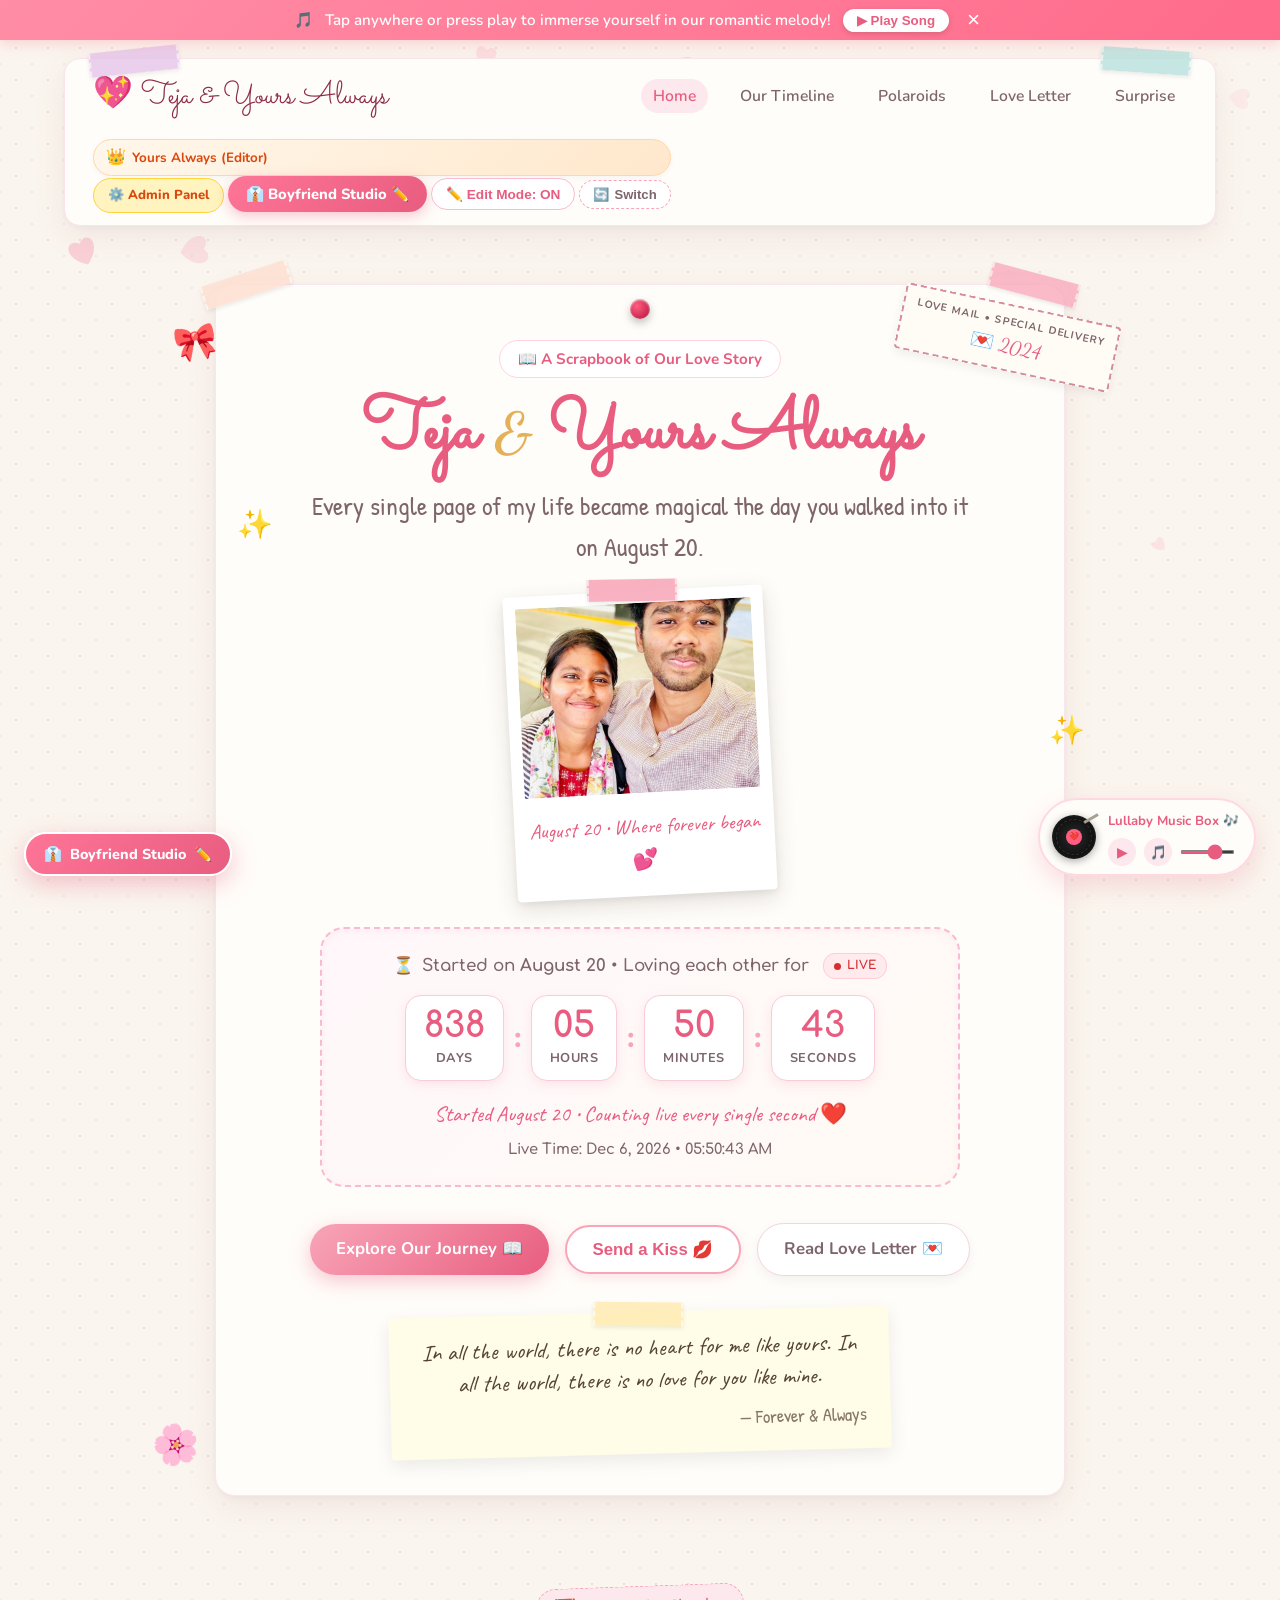
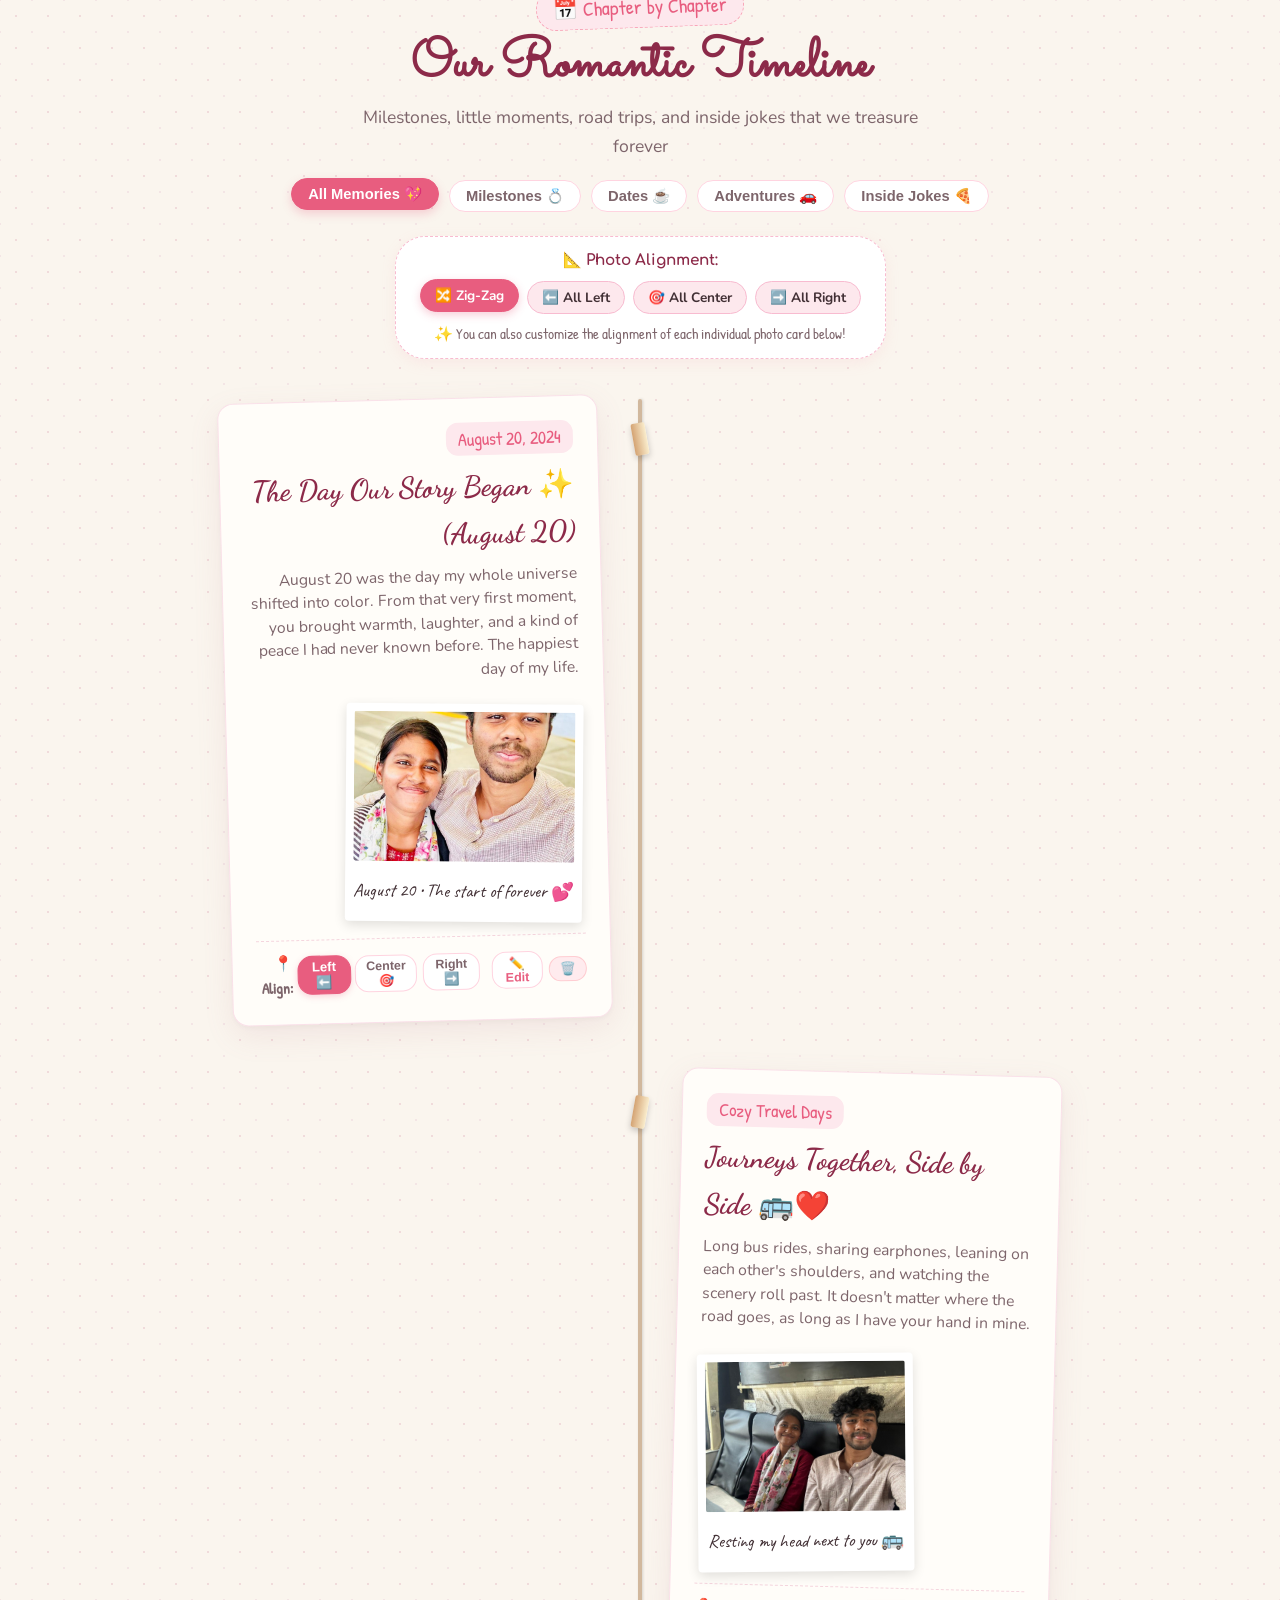
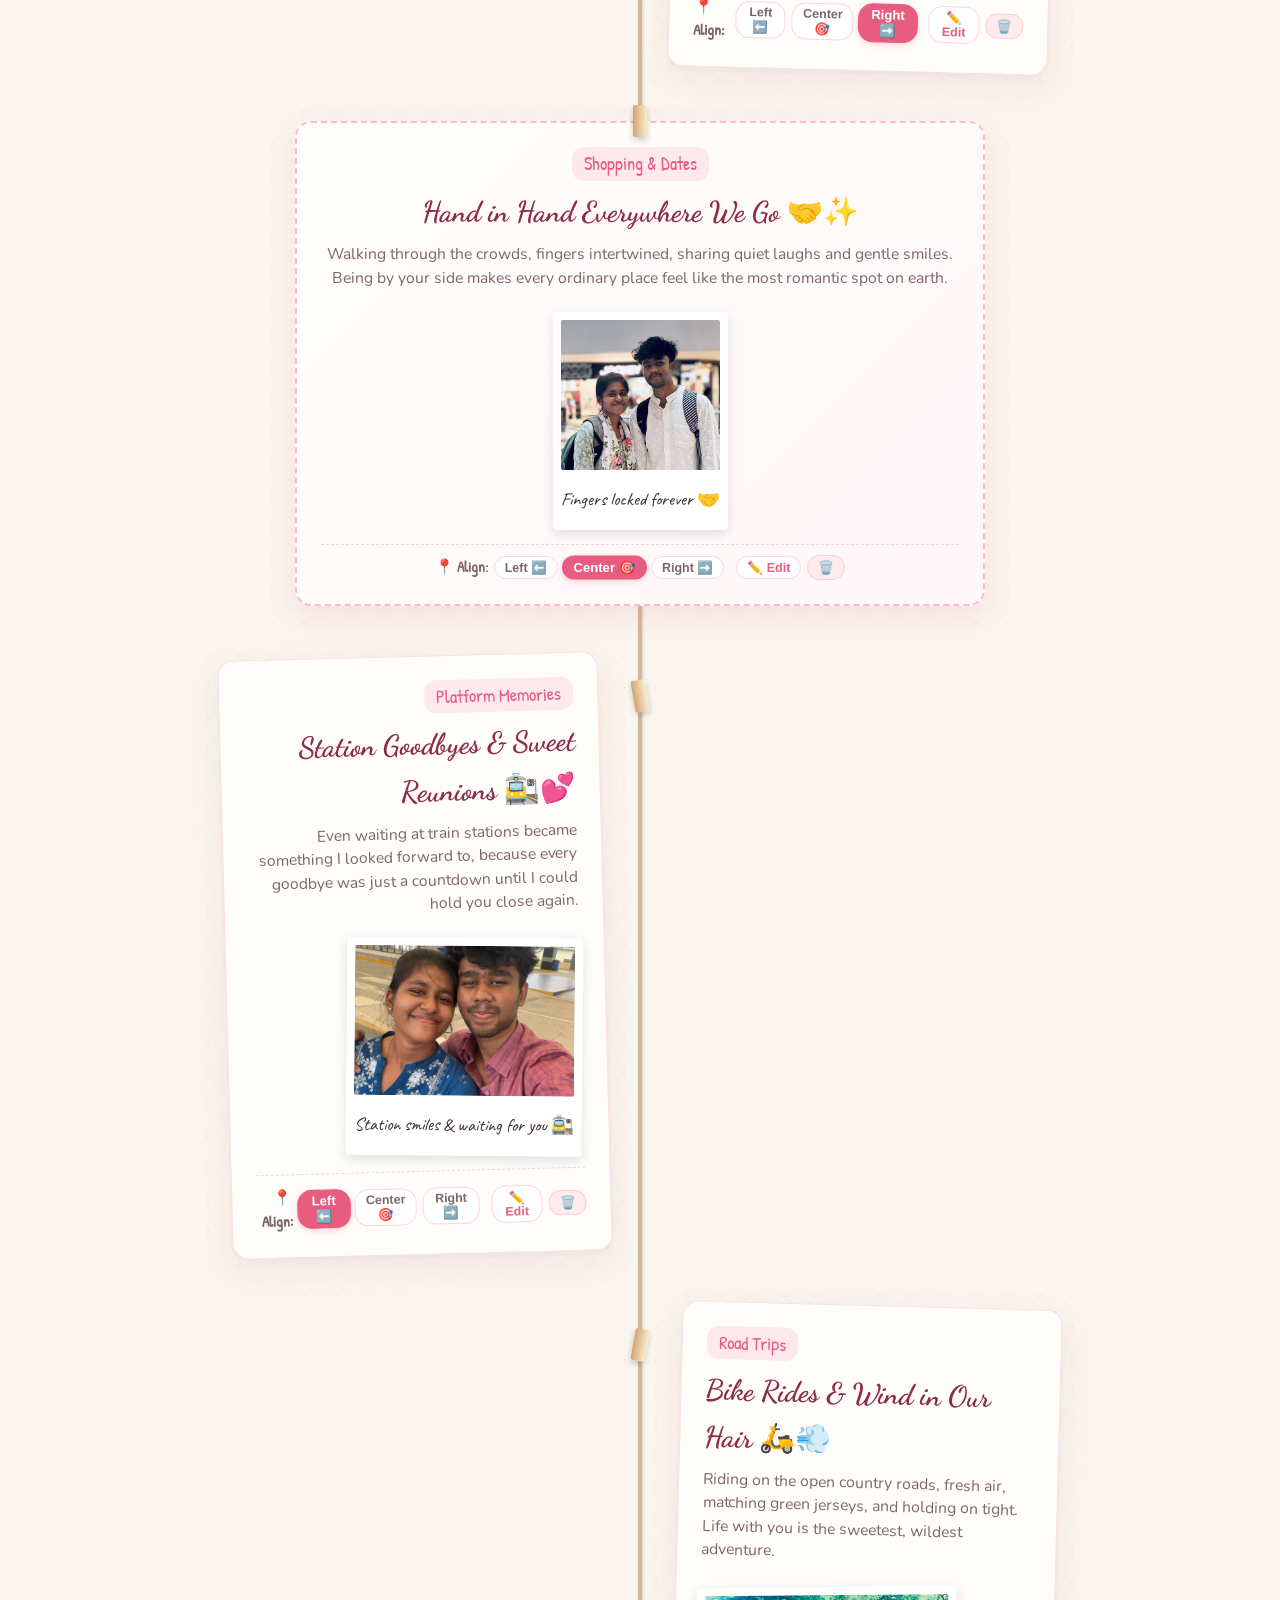
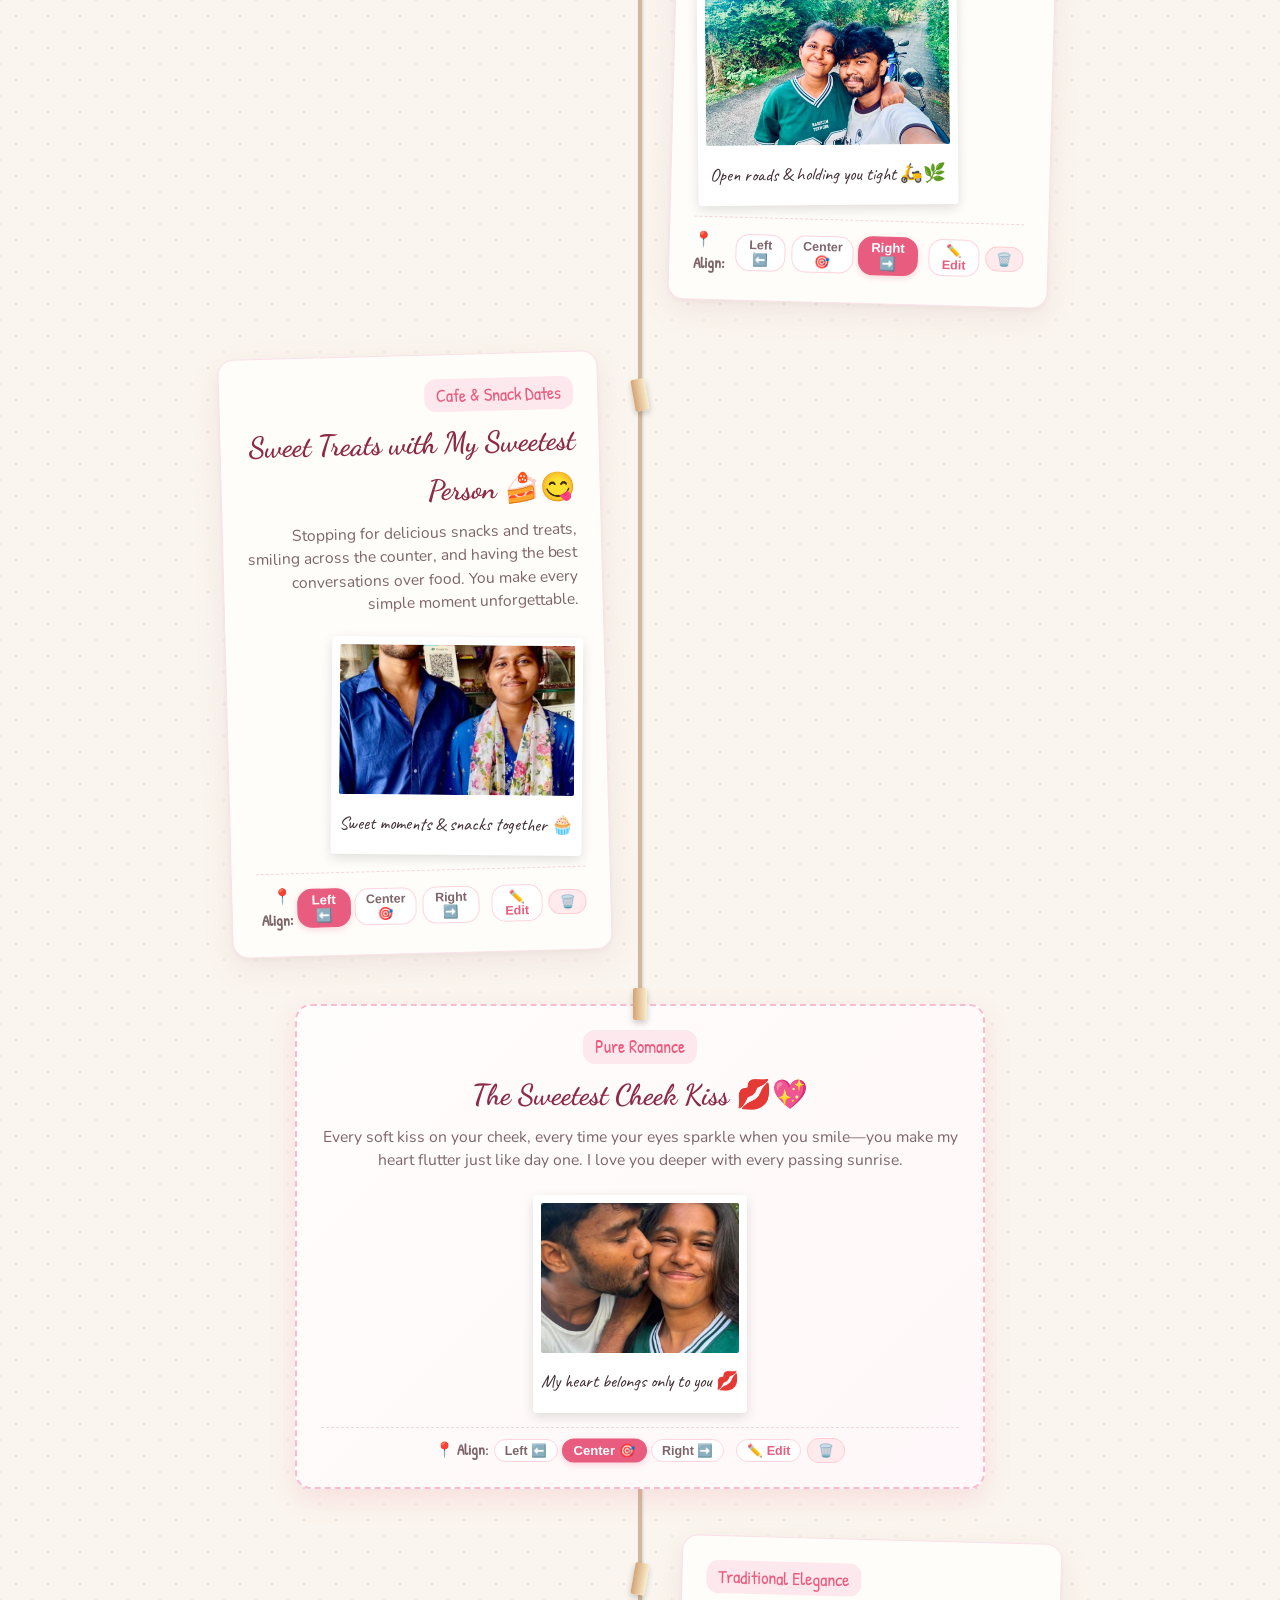
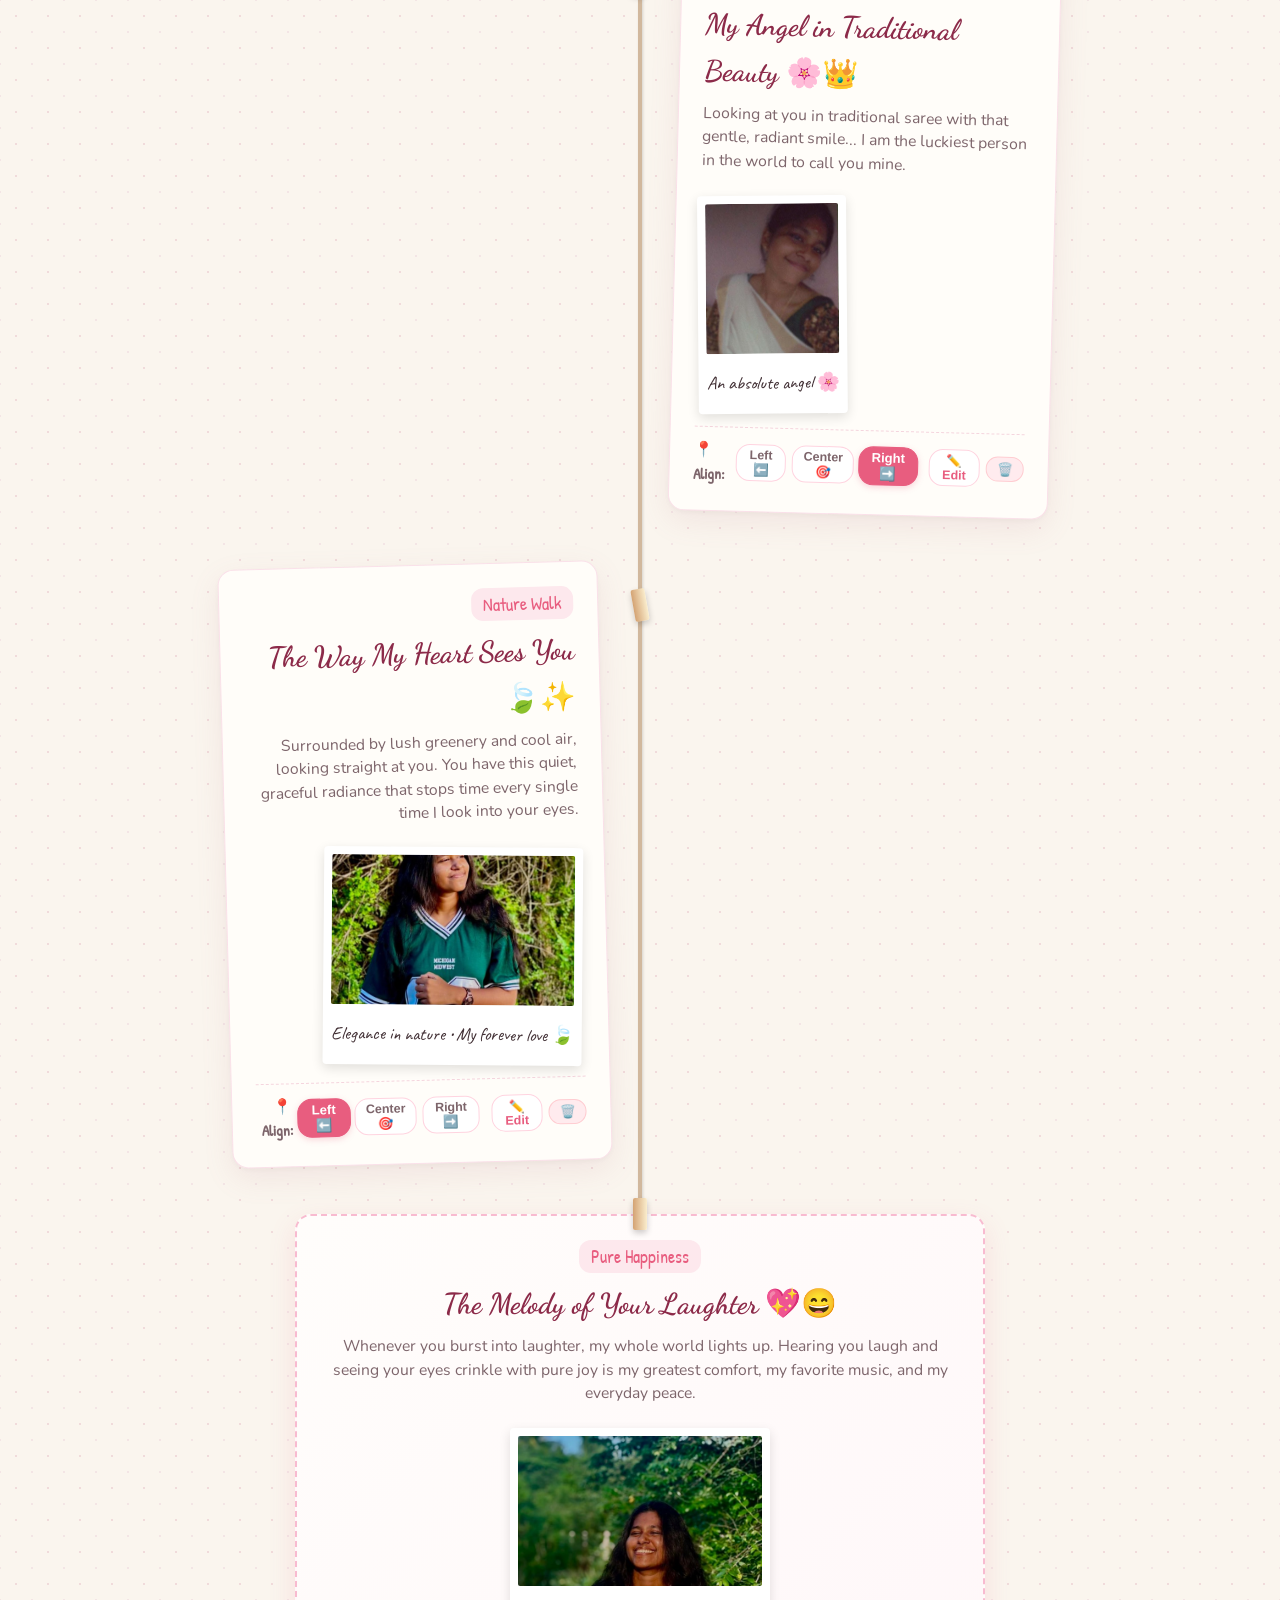
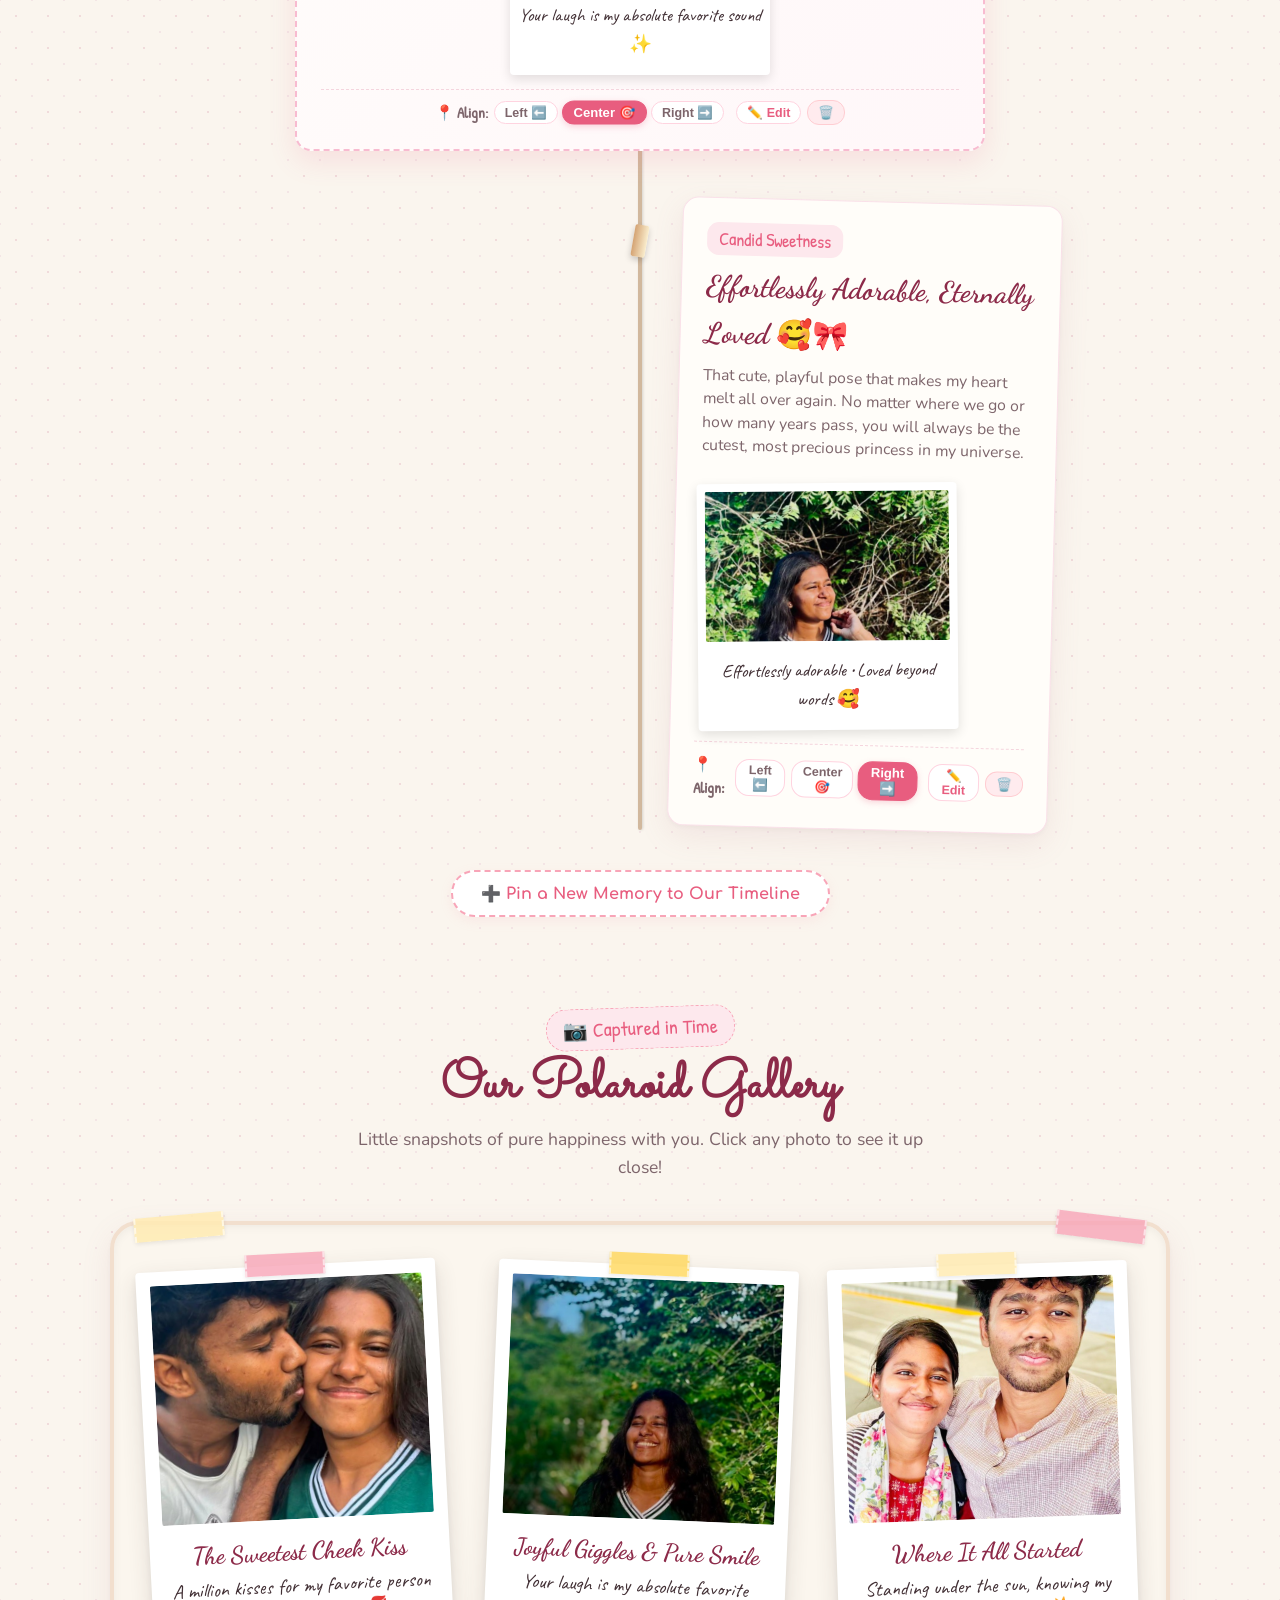
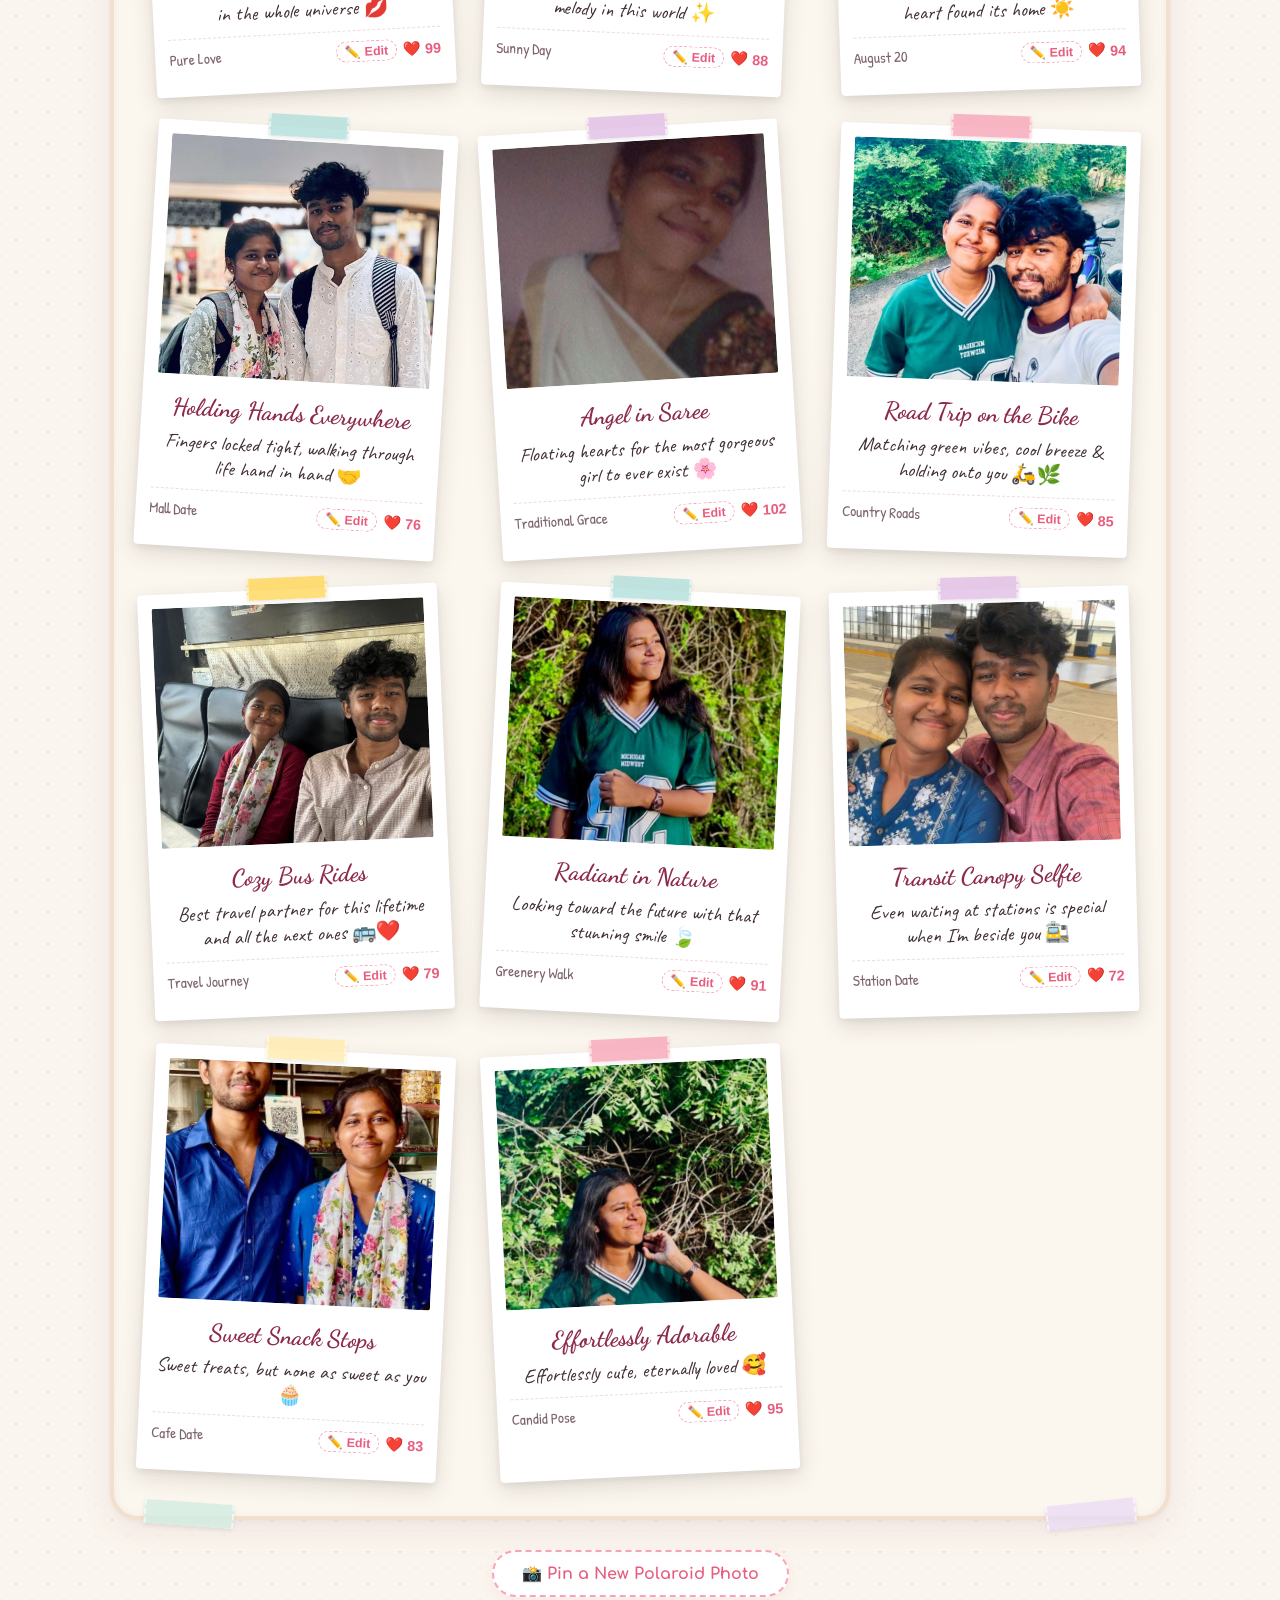
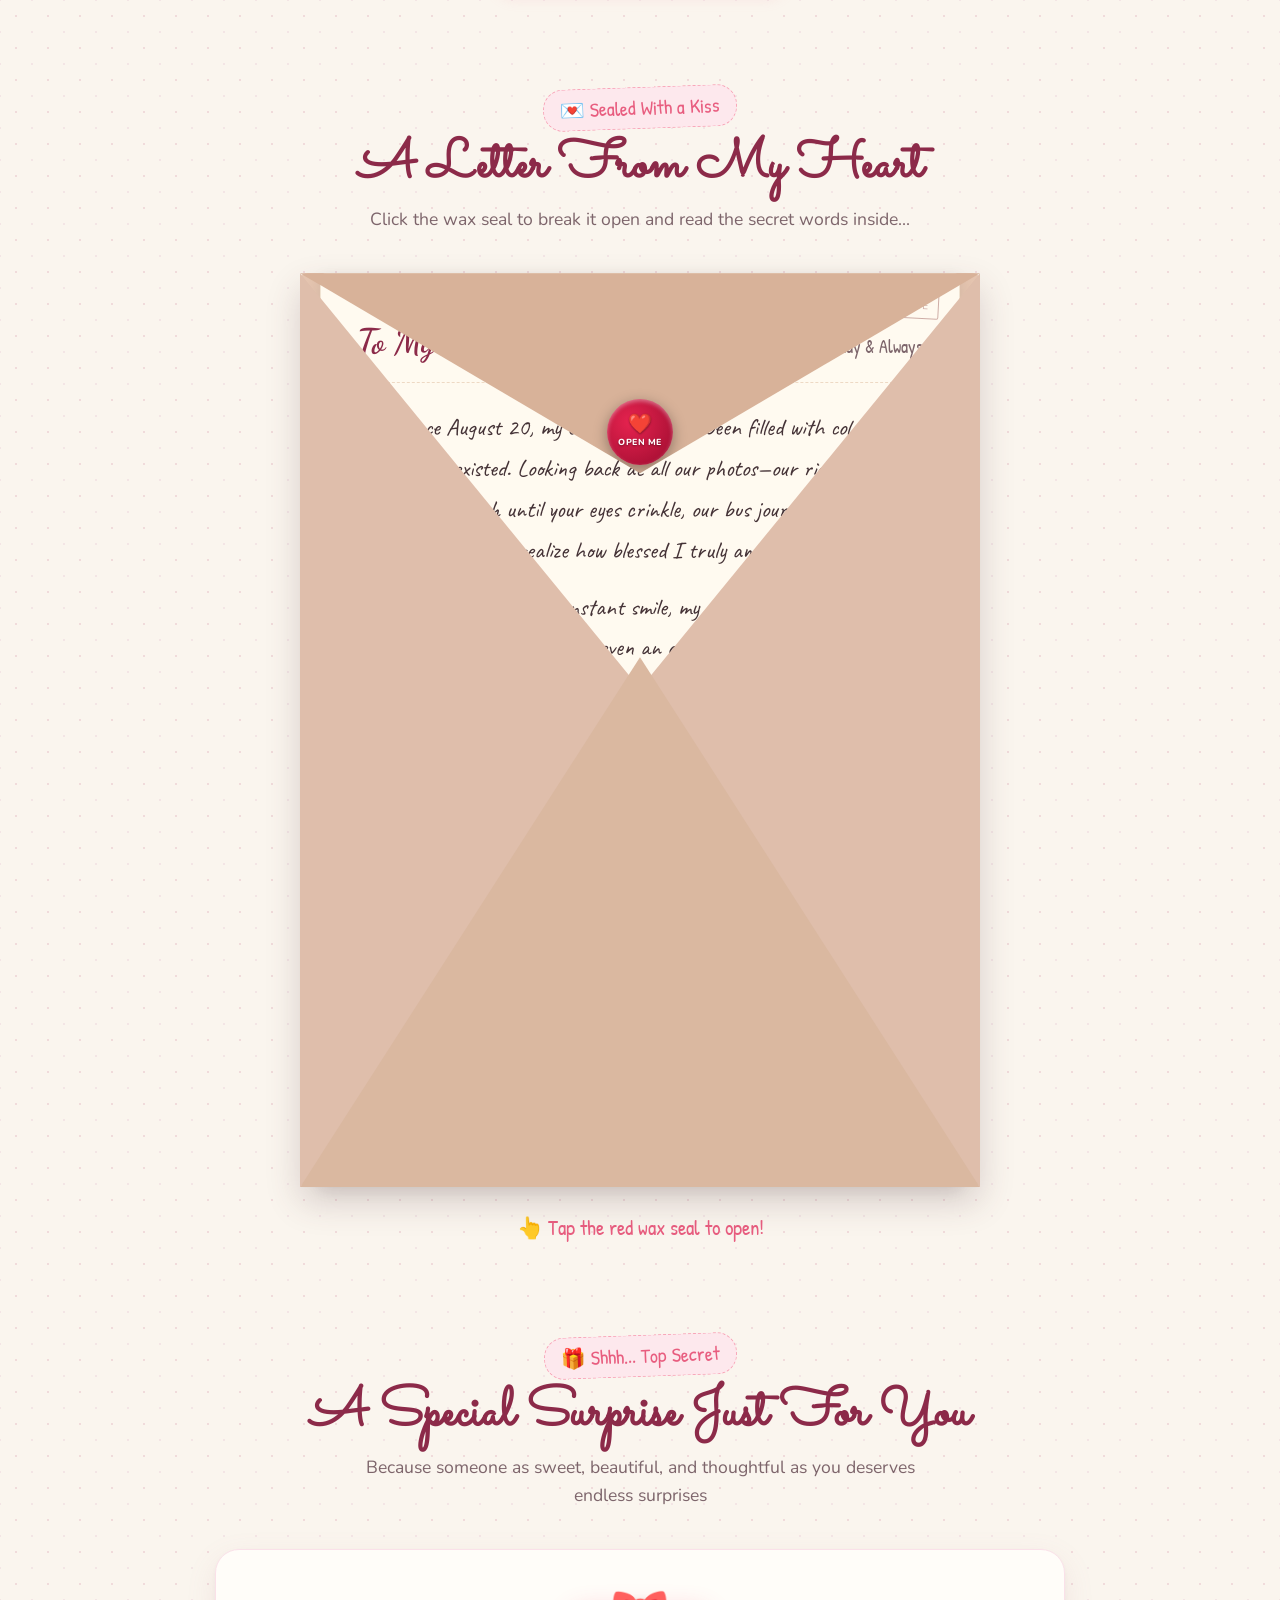
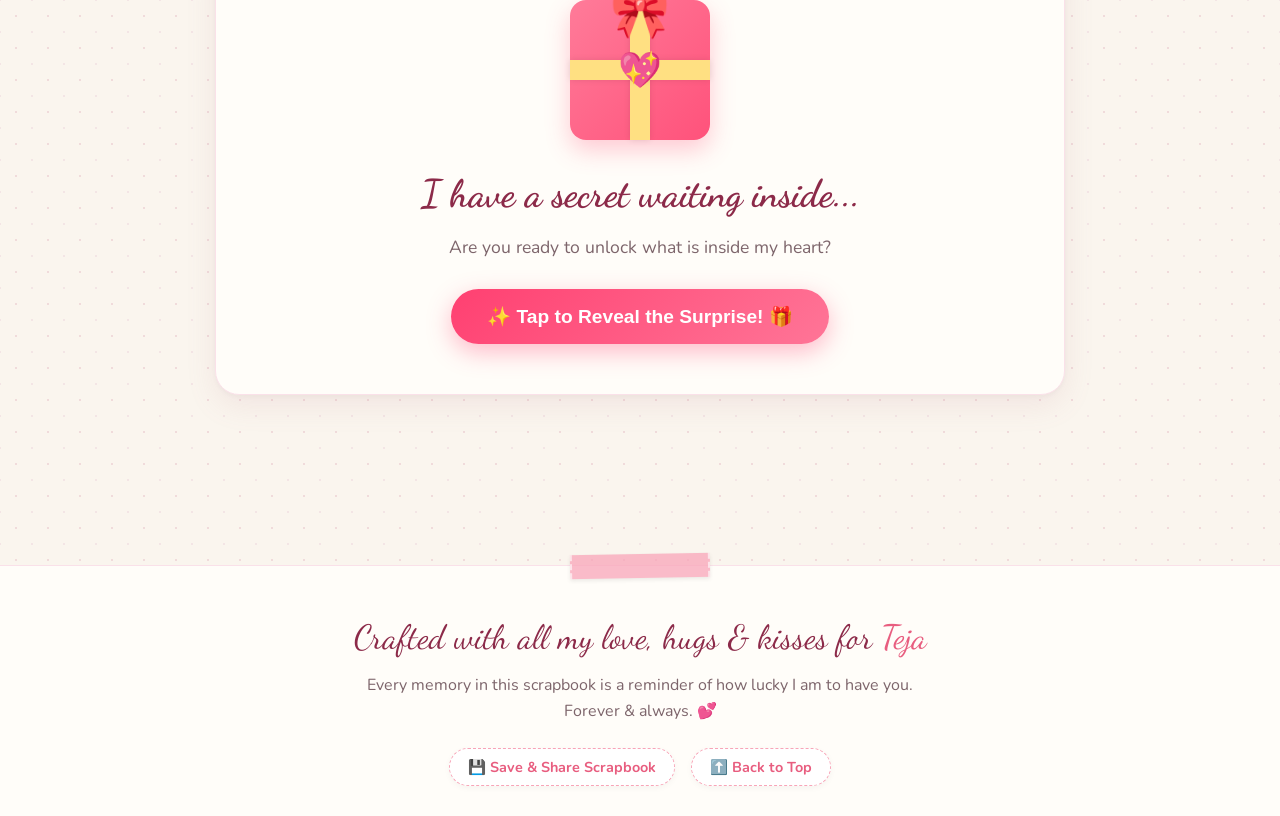
==== index.html @ d997a396 "Romantic Couple Scrapbook Website for Teja 💕 - Full Release with All Portraits & Timeline Photos" ====
<!DOCTYPE html>
<html lang="en">
<head>
  <meta charset="UTF-8">
  <meta name="viewport" content="width=device-width, initial-scale=1.0">
  <title>Our Love Story 💕 | A Romantic Scrapbook</title>
  
  <!-- Favicon -->
  <link rel="icon" href="data:image/svg+xml,<svg xmlns=%22http://www.w3.org/2000/svg%22 viewBox=%220 0 100 100%22><text y=%22.9em%22 font-size=%2290%22>💌</text></svg>">
  
  <!-- Romantic Google Fonts -->
  <link rel="preconnect" href="https://fonts.googleapis.com">
  <link rel="preconnect" href="https://fonts.gstatic.com" crossorigin>
  <link href="https://fonts.googleapis.com/css2?family=Caveat:wght@400..700&family=Comfortaa:wght@300;400;600;700&family=Dancing+Script:wght@500;700&family=Nunito:wght@300;400;600;700;800&family=Patrick+Hand&family=Sacramento&display=swap" rel="stylesheet">
  
  <!-- Main Stylesheet -->
  <link rel="stylesheet" href="styles.css">
</head>
<body>

  <!-- Floating Canvas for Hearts & Particles -->
  <canvas id="hearts-canvas" aria-hidden="true"></canvas>

  <!-- Autoplay Prompt Banner (for modern browser audio policy) -->
  <div id="audio-banner" class="audio-banner">
    <div class="audio-banner-content">
      <span class="banner-icon">🎵</span>
      <span class="banner-text">Tap anywhere or press play to immerse yourself in our romantic melody!</span>
      <button id="banner-play-btn" class="banner-btn" aria-label="Play Music">▶ Play Song</button>
      <button id="banner-dismiss-btn" class="banner-close" aria-label="Dismiss">&times;</button>
    </div>
  </div>

  <!-- Persistent Floating Music Player -->
  <aside class="music-player-widget" id="music-widget">
    <div class="vinyl-disc-container">
      <div class="vinyl-disc" id="vinyl-disc">
        <div class="vinyl-grooves"></div>
        <div class="vinyl-label">
          <span class="heart-symbol">❤️</span>
        </div>
      </div>
      <div class="tonearm" id="tonearm"></div>
    </div>
    <div class="music-info">
      <div class="music-title-wrap">
        <span class="music-title" id="widget-song-title">Our Romantic Melody</span>
      </div>
      <div class="music-controls">
        <button id="music-play-btn" class="music-btn" aria-label="Play or Pause">
          <span id="play-icon">▶</span>
        </button>
        <button id="music-mode-btn" class="music-btn-secondary" title="Switch Sound: Song or Music Box">
          <span id="music-mode-icon">🎹</span>
        </button>
        <div class="volume-slider-wrap" title="Volume">
          <input type="range" id="volume-slider" min="0" max="1" step="0.05" value="0.7" aria-label="Volume">
        </div>
      </div>
    </div>
    <!-- Hidden native audio element -->
    <audio id="bg-audio" preload="auto" loop></audio>
  </aside>

  <!-- Top Scrapbook Ribbon Navigation -->
  <header class="scrapbook-header">
    <nav class="nav-ribbon">
      <div class="washi-tape tape-nav-left"></div>
      <div class="washi-tape tape-nav-right"></div>
      
      <div class="nav-brand">
        <span class="brand-heart">💖</span>
        <span class="brand-text" id="nav-couple-names">Teja & My Love</span>
      </div>

      <ul class="nav-links">
        <li><a href="#home" class="nav-link active">Home</a></li>
        <li><a href="#timeline" class="nav-link">Our Timeline</a></li>
        <li><a href="#polaroids" class="nav-link">Polaroids</a></li>
        <li><a href="#letter" class="nav-link">Love Letter</a></li>
        <li><a href="#surprise" class="nav-link">Surprise</a></li>
      </ul>

      <div class="nav-actions">
        <!-- Couple Role Status Badge -->
        <div id="nav-user-badge" class="nav-user-badge" title="Current Logged In Profile">
          <span class="user-role-icon" id="user-role-icon">👑</span>
          <span class="user-role-name" id="user-role-name">Boyfriend (Editor)</span>
        </div>

        <!-- Boyfriend Controls -->
        <a href="admin.html" id="open-admin-link" class="btn-admin-link" title="Full-page Admin Panel to edit photos & wordings">
          <span>⚙️ Admin Panel</span>
        </a>
        <button id="open-bf-editor-btn" class="btn-boyfriend-pill" title="Boyfriend's Edit Studio & Control Panel">
          <span>👔 Boyfriend Studio ✏️</span>
        </button>
        <button id="toggle-edit-mode-btn" class="btn-mode-toggle" title="Toggle Boyfriend Edit Mode ON or OFF">
          <span id="mode-toggle-text">✏️ Edit Mode: ON</span>
        </button>

        <!-- Girlfriend Controls -->
        <button id="gf-open-note-btn" class="btn-gf-pill" style="display:none;" title="Write a Sweet Love Note to Boyfriend">
          <span>💌 Love Note to Him 💕</span>
        </button>

        <!-- Couple Switch Profile / Login Button -->
        <button id="couple-switch-user-btn" class="btn-switch-account" title="Switch User or Login">
          <span id="switch-user-icon">🔄</span>
          <span id="switch-user-text">Switch Account</span>
        </button>

        <button id="open-customize-btn" class="btn-scrapbook-pill" style="display:none;" title="Legacy Personalize">
          <span>✏️ Personalize</span>
        </button>
      </div>
    </nav>
  </header>

  <!-- Floating Quick-Action Widget (Updates according to active couple role) -->
  <aside class="floating-bf-widget" id="floating-role-widget">
    <button id="float-bf-editor-btn" class="btn-float-bf" title="Open Boyfriend Edit Studio">
      <span class="bf-icon">👔</span>
      <span class="bf-text">Boyfriend Studio</span>
      <span class="bf-badge">✏️</span>
    </button>
    <button id="float-gf-note-btn" class="btn-float-gf" style="display:none;" title="Write a Sweet Love Note to Boyfriend">
      <span class="gf-icon">💌</span>
      <span class="gf-text">Love Note to Him</span>
      <span class="gf-badge">💕</span>
    </button>
    <button id="float-login-btn" class="btn-float-login" style="display:none;" title="Login to Couple Portal">
      <span class="login-icon">💖</span>
      <span class="login-text">Couple Login</span>
    </button>
  </aside>

  <!-- Main Scrapbook Content Area -->
  <main class="scrapbook-container">

    <!-- Girlfriend Princess Welcome Banner (Visible when logged in as Girlfriend) -->
    <div id="princess-welcome-banner" class="princess-welcome-banner" style="display:none;">
      <div class="princess-banner-inner">
        <span class="princess-crown-anim">👑</span>
        <div class="princess-banner-text">
          <div class="princess-banner-title">Welcome home, Princess <span class="girlfriend-display">My Dearest</span>! 💕</div>
          <div class="princess-banner-sub">Every heartbeat, memory, and photo here was designed just for you with endless love.</div>
        </div>
        <button type="button" id="princess-note-action-btn" class="btn-princess-action">💌 Write Him a Love Note</button>
      </div>
    </div>

    <!-- ==================== SECTION 1: HOME / HERO ==================== -->
    <section id="home" class="scrap-section hero-section">
      <!-- Decorative background stickers & stamps -->
      <div class="sticker sticker-stamp stamp-top-right">
        <div class="postmark">LOVE MAIL • SPECIAL DELIVERY</div>
        <div class="stamp-inner">💌 2024</div>
      </div>
      <div class="sticker sticker-flower flower-bottom-left">🌸</div>
      <div class="sticker sticker-bow bow-top-left">🎀</div>
      <div class="sticker sticker-sparkle sparkle-1">✨</div>
      <div class="sticker sticker-sparkle sparkle-2">✨</div>

      <!-- Main Scrapbook Hero Card -->
      <div class="scrapbook-card hero-card">
        <div class="washi-tape tape-hero-tl"></div>
        <div class="washi-tape tape-hero-tr"></div>
        <div class="pushpin pin-hero"></div>

        <div class="hero-badge">
          <span>📖 A Scrapbook of Our Love Story</span>
        </div>

        <h1 class="hero-title">
          <span class="couple-name girlfriend-display" id="hero-girlfriend">Teja</span>
          <span class="hero-ampersand">&</span>
          <span class="couple-name boyfriend-display" id="hero-boyfriend">Yours Always</span>
        </h1>

        <p class="hero-subtitle" id="hero-subtitle">
          "Every day with you is my favourite page in the story of us."
        </p>

        <!-- Cute Featured Couple Polaroid inside Hero -->
        <div class="hero-featured-polaroid">
          <div class="washi-tape tape-hero-photo"></div>
          <img src="images/photo_selfie_outdoor.jpg" alt="Our outdoor selfie" class="hero-photo-img" id="hero-photo-img">
          <div class="hero-photo-caption" id="hero-photo-caption">August 20 • Where forever began 💕</div>
        </div>

        <!-- Live Love Days Counter -->
        <div class="counter-container">
          <div class="counter-header">
            <span class="clock-icon">⏳</span>
            <span>Started on <strong>August 20</strong> • Loving each other for</span>
            <span class="live-pill"><span class="live-dot"></span> LIVE</span>
          </div>
          <div class="counter-grid">
            <div class="counter-box">
              <span class="counter-num" id="counter-days">0</span>
              <span class="counter-label">Days</span>
            </div>
            <div class="counter-divider">:</div>
            <div class="counter-box">
              <span class="counter-num" id="counter-hours">00</span>
              <span class="counter-label">Hours</span>
            </div>
            <div class="counter-divider">:</div>
            <div class="counter-box">
              <span class="counter-num" id="counter-minutes">00</span>
              <span class="counter-label">Minutes</span>
            </div>
            <div class="counter-divider">:</div>
            <div class="counter-box">
              <span class="counter-num" id="counter-seconds">00</span>
              <span class="counter-label">Seconds</span>
            </div>
          </div>
          <div class="counter-footer">
            <span id="counter-anniversary-label">Started August 20 • Counting live every single second ❤️</span>
            <div class="live-time-sub" id="live-time-now">Current Live Time: --:--:--</div>
          </div>
        </div>

        <!-- Hero Action Buttons -->
        <div class="hero-actions">
          <a href="#timeline" class="btn-romantic btn-primary">
            <span>Explore Our Journey 📖</span>
          </a>
          <button id="send-kiss-btn" class="btn-romantic btn-kiss">
            <span>Send a Kiss 💋</span>
          </button>
          <a href="#letter" class="btn-romantic btn-secondary">
            <span>Read Love Letter 💌</span>
          </a>
        </div>

        <!-- Romantic Quote Card Note -->
        <div class="sticky-note hero-sticky">
          <div class="washi-tape tape-sticky"></div>
          <p class="quote-text" id="hero-quote">
            "In all the world, there is no heart for me like yours. In all the world, there is no love for you like mine."
          </p>
          <span class="quote-author" id="hero-quote-author">— Maya Angelou</span>
        </div>
      </div>
    </section>

    <!-- ==================== SECTION 2: OUR TIMELINE ==================== -->
    <section id="timeline" class="scrap-section timeline-section">
      <div class="section-header">
        <div class="sticker-tag">📅 Chapter by Chapter</div>
        <h2 class="section-title">Our Romantic Timeline</h2>
        <p class="section-subtitle">
          Milestones, little moments, road trips, and inside jokes that we treasure forever
        </p>

        <!-- Category Filters -->
        <div class="timeline-filters">
          <button class="filter-pill active" data-filter="all">All Memories 💖</button>
          <button class="filter-pill" data-filter="milestone">Milestones 💍</button>
          <button class="filter-pill" data-filter="date">Dates ☕</button>
          <button class="filter-pill" data-filter="trip">Adventures 🚗</button>
          <button class="filter-pill" data-filter="joke">Inside Jokes 🍕</button>
        </div>

        <!-- Timeline Photo Alignment Toolbar -->
        <div class="timeline-layout-toolbar">
          <span class="toolbar-label">📐 Photo Alignment:</span>
          <div class="layout-btn-group" id="timeline-layout-btns">
            <button class="layout-pill active" data-layout="zigzag" title="Alternating Left & Right">🔀 Zig-Zag</button>
            <button class="layout-pill" data-layout="left" title="Align all cards to the Left side">⬅️ All Left</button>
            <button class="layout-pill" data-layout="center" title="Center all cards across the timeline">🎯 All Center</button>
            <button class="layout-pill" data-layout="right" title="Align all cards to the Right side">➡️ All Right</button>
          </div>
          <div class="toolbar-subhint">✨ You can also customize the alignment of each individual photo card below!</div>
        </div>
      </div>

      <!-- Twine String Timeline Container -->
      <div class="timeline-rope-wrap">
        <div class="timeline-twine"></div>
        <div class="timeline-list" id="timeline-container">
          <div class="timeline-item left" data-id="m-1">
            <div class="timeline-peg"></div>
            <div class="timeline-card">
              <span class="timeline-date-badge">August 20, 2024</span>
              <h3 class="timeline-title">The Day Our Story Began ✨ (August 20)</h3>
              <p class="timeline-story">August 20 was the day my whole universe shifted into color. From that very first moment, you brought warmth, laughter, and a kind of peace I had never known before. The happiest day of my life.</p>
              <div class="timeline-mini-polaroid">
                <img src="images/photo_selfie_outdoor.jpg" alt="August 20 • The start of forever 💕" class="mini-polaroid-img" loading="lazy">
                <div class="mini-polaroid-caption">August 20 • The start of forever 💕</div>
              </div>
              <div class="card-align-bar">
                <span class="align-bar-label">📍 Align:</span>
                <button class="btn-card-align active" data-align="left" title="Pin Photo Left">Left ⬅️</button>
                <button class="btn-card-align " data-align="center" title="Center Photo Card">Center 🎯</button>
                <button class="btn-card-align " data-align="right" title="Pin Photo Right">Right ➡️</button>
                <button class="btn-card-edit" data-id="m-1" title="Edit this memory">✏️ Edit</button>
                <button class="btn-card-delete btn-mini-del" data-id="m-1" title="Delete memory">🗑️</button>
              </div>
            </div>
          </div>
          <div class="timeline-item right" data-id="m-2">
            <div class="timeline-peg"></div>
            <div class="timeline-card">
              <span class="timeline-date-badge">Cozy Travel Days</span>
              <h3 class="timeline-title">Journeys Together, Side by Side 🚌❤️</h3>
              <p class="timeline-story">Long bus rides, sharing earphones, leaning on each other's shoulders, and watching the scenery roll past. It doesn't matter where the road goes, as long as I have your hand in mine.</p>
              <div class="timeline-mini-polaroid">
                <img src="images/photo_bus_journey.jpg" alt="Resting my head next to you 🚌" class="mini-polaroid-img" loading="lazy">
                <div class="mini-polaroid-caption">Resting my head next to you 🚌</div>
              </div>
              <div class="card-align-bar">
                <span class="align-bar-label">📍 Align:</span>
                <button class="btn-card-align " data-align="left" title="Pin Photo Left">Left ⬅️</button>
                <button class="btn-card-align " data-align="center" title="Center Photo Card">Center 🎯</button>
                <button class="btn-card-align active" data-align="right" title="Pin Photo Right">Right ➡️</button>
                <button class="btn-card-edit" data-id="m-2" title="Edit this memory">✏️ Edit</button>
                <button class="btn-card-delete btn-mini-del" data-id="m-2" title="Delete memory">🗑️</button>
              </div>
            </div>
          </div>
          <div class="timeline-item center" data-id="m-3">
            <div class="timeline-peg"></div>
            <div class="timeline-card">
              <span class="timeline-date-badge">Shopping & Dates</span>
              <h3 class="timeline-title">Hand in Hand Everywhere We Go 🤝✨</h3>
              <p class="timeline-story">Walking through the crowds, fingers intertwined, sharing quiet laughs and gentle smiles. Being by your side makes every ordinary place feel like the most romantic spot on earth.</p>
              <div class="timeline-mini-polaroid">
                <img src="images/photo_mall_holding_hands.jpg" alt="Fingers locked forever 🤝" class="mini-polaroid-img" loading="lazy">
                <div class="mini-polaroid-caption">Fingers locked forever 🤝</div>
              </div>
              <div class="card-align-bar">
                <span class="align-bar-label">📍 Align:</span>
                <button class="btn-card-align " data-align="left" title="Pin Photo Left">Left ⬅️</button>
                <button class="btn-card-align active" data-align="center" title="Center Photo Card">Center 🎯</button>
                <button class="btn-card-align " data-align="right" title="Pin Photo Right">Right ➡️</button>
                <button class="btn-card-edit" data-id="m-3" title="Edit this memory">✏️ Edit</button>
                <button class="btn-card-delete btn-mini-del" data-id="m-3" title="Delete memory">🗑️</button>
              </div>
            </div>
          </div>
          <div class="timeline-item left" data-id="m-4">
            <div class="timeline-peg"></div>
            <div class="timeline-card">
              <span class="timeline-date-badge">Platform Memories</span>
              <h3 class="timeline-title">Station Goodbyes & Sweet Reunions 🚉💕</h3>
              <p class="timeline-story">Even waiting at train stations became something I looked forward to, because every goodbye was just a countdown until I could hold you close again.</p>
              <div class="timeline-mini-polaroid">
                <img src="images/photo_station_canopy.jpg" alt="Station smiles & waiting for you 🚉" class="mini-polaroid-img" loading="lazy">
                <div class="mini-polaroid-caption">Station smiles & waiting for you 🚉</div>
              </div>
              <div class="card-align-bar">
                <span class="align-bar-label">📍 Align:</span>
                <button class="btn-card-align active" data-align="left" title="Pin Photo Left">Left ⬅️</button>
                <button class="btn-card-align " data-align="center" title="Center Photo Card">Center 🎯</button>
                <button class="btn-card-align " data-align="right" title="Pin Photo Right">Right ➡️</button>
                <button class="btn-card-edit" data-id="m-4" title="Edit this memory">✏️ Edit</button>
                <button class="btn-card-delete btn-mini-del" data-id="m-4" title="Delete memory">🗑️</button>
              </div>
            </div>
          </div>
          <div class="timeline-item right" data-id="m-5">
            <div class="timeline-peg"></div>
            <div class="timeline-card">
              <span class="timeline-date-badge">Road Trips</span>
              <h3 class="timeline-title">Bike Rides & Wind in Our Hair 🛵💨</h3>
              <p class="timeline-story">Riding on the open country roads, fresh air, matching green jerseys, and holding on tight. Life with you is the sweetest, wildest adventure.</p>
              <div class="timeline-mini-polaroid">
                <img src="images/photo_bike_adventure.jpg" alt="Open roads & holding you tight 🛵🌿" class="mini-polaroid-img" loading="lazy">
                <div class="mini-polaroid-caption">Open roads & holding you tight 🛵🌿</div>
              </div>
              <div class="card-align-bar">
                <span class="align-bar-label">📍 Align:</span>
                <button class="btn-card-align " data-align="left" title="Pin Photo Left">Left ⬅️</button>
                <button class="btn-card-align " data-align="center" title="Center Photo Card">Center 🎯</button>
                <button class="btn-card-align active" data-align="right" title="Pin Photo Right">Right ➡️</button>
                <button class="btn-card-edit" data-id="m-5" title="Edit this memory">✏️ Edit</button>
                <button class="btn-card-delete btn-mini-del" data-id="m-5" title="Delete memory">🗑️</button>
              </div>
            </div>
          </div>
          <div class="timeline-item left" data-id="m-6">
            <div class="timeline-peg"></div>
            <div class="timeline-card">
              <span class="timeline-date-badge">Cafe & Snack Dates</span>
              <h3 class="timeline-title">Sweet Treats with My Sweetest Person 🍰😋</h3>
              <p class="timeline-story">Stopping for delicious snacks and treats, smiling across the counter, and having the best conversations over food. You make every simple moment unforgettable.</p>
              <div class="timeline-mini-polaroid">
                <img src="images/photo_sweets_cafe.jpg" alt="Sweet moments & snacks together 🧁" class="mini-polaroid-img" loading="lazy">
                <div class="mini-polaroid-caption">Sweet moments & snacks together 🧁</div>
              </div>
              <div class="card-align-bar">
                <span class="align-bar-label">📍 Align:</span>
                <button class="btn-card-align active" data-align="left" title="Pin Photo Left">Left ⬅️</button>
                <button class="btn-card-align " data-align="center" title="Center Photo Card">Center 🎯</button>
                <button class="btn-card-align " data-align="right" title="Pin Photo Right">Right ➡️</button>
                <button class="btn-card-edit" data-id="m-6" title="Edit this memory">✏️ Edit</button>
                <button class="btn-card-delete btn-mini-del" data-id="m-6" title="Delete memory">🗑️</button>
              </div>
            </div>
          </div>
          <div class="timeline-item center" data-id="m-7">
            <div class="timeline-peg"></div>
            <div class="timeline-card">
              <span class="timeline-date-badge">Pure Romance</span>
              <h3 class="timeline-title">The Sweetest Cheek Kiss 💋💖</h3>
              <p class="timeline-story">Every soft kiss on your cheek, every time your eyes sparkle when you smile—you make my heart flutter just like day one. I love you deeper with every passing sunrise.</p>
              <div class="timeline-mini-polaroid">
                <img src="images/photo_cheek_kiss.jpg" alt="My heart belongs only to you 💋" class="mini-polaroid-img" loading="lazy">
                <div class="mini-polaroid-caption">My heart belongs only to you 💋</div>
              </div>
              <div class="card-align-bar">
                <span class="align-bar-label">📍 Align:</span>
                <button class="btn-card-align " data-align="left" title="Pin Photo Left">Left ⬅️</button>
                <button class="btn-card-align active" data-align="center" title="Center Photo Card">Center 🎯</button>
                <button class="btn-card-align " data-align="right" title="Pin Photo Right">Right ➡️</button>
                <button class="btn-card-edit" data-id="m-7" title="Edit this memory">✏️ Edit</button>
                <button class="btn-card-delete btn-mini-del" data-id="m-7" title="Delete memory">🗑️</button>
              </div>
            </div>
          </div>
          <div class="timeline-item right" data-id="m-8">
            <div class="timeline-peg"></div>
            <div class="timeline-card">
              <span class="timeline-date-badge">Traditional Elegance</span>
              <h3 class="timeline-title">My Angel in Traditional Beauty 🌸👑</h3>
              <p class="timeline-story">Looking at you in traditional saree with that gentle, radiant smile... I am the luckiest person in the world to call you mine.</p>
              <div class="timeline-mini-polaroid">
                <img src="images/photo_gf_saree_hearts.jpg" alt="An absolute angel 🌸" class="mini-polaroid-img" loading="lazy">
                <div class="mini-polaroid-caption">An absolute angel 🌸</div>
              </div>
              <div class="card-align-bar">
                <span class="align-bar-label">📍 Align:</span>
                <button class="btn-card-align " data-align="left" title="Pin Photo Left">Left ⬅️</button>
                <button class="btn-card-align " data-align="center" title="Center Photo Card">Center 🎯</button>
                <button class="btn-card-align active" data-align="right" title="Pin Photo Right">Right ➡️</button>
                <button class="btn-card-edit" data-id="m-8" title="Edit this memory">✏️ Edit</button>
                <button class="btn-card-delete btn-mini-del" data-id="m-8" title="Delete memory">🗑️</button>
              </div>
            </div>
          </div>
          <div class="timeline-item left" data-id="m-9">
            <div class="timeline-peg"></div>
            <div class="timeline-card">
              <span class="timeline-date-badge">Nature Walk</span>
              <h3 class="timeline-title">The Way My Heart Sees You 🍃✨</h3>
              <p class="timeline-story">Surrounded by lush greenery and cool air, looking straight at you. You have this quiet, graceful radiance that stops time every single time I look into your eyes.</p>
              <div class="timeline-mini-polaroid">
                <img src="images/photo_gf_portrait.jpg" alt="Elegance in nature • My forever love 🍃" class="mini-polaroid-img" loading="lazy">
                <div class="mini-polaroid-caption">Elegance in nature • My forever love 🍃</div>
              </div>
              <div class="card-align-bar">
                <span class="align-bar-label">📍 Align:</span>
                <button class="btn-card-align active" data-align="left" title="Pin Photo Left">Left ⬅️</button>
                <button class="btn-card-align " data-align="center" title="Center Photo Card">Center 🎯</button>
                <button class="btn-card-align " data-align="right" title="Pin Photo Right">Right ➡️</button>
                <button class="btn-card-edit" data-id="m-9" title="Edit this memory">✏️ Edit</button>
                <button class="btn-card-delete btn-mini-del" data-id="m-9" title="Delete memory">🗑️</button>
              </div>
            </div>
          </div>
          <div class="timeline-item center" data-id="m-10">
            <div class="timeline-peg"></div>
            <div class="timeline-card">
              <span class="timeline-date-badge">Pure Happiness</span>
              <h3 class="timeline-title">The Melody of Your Laughter 💖😄</h3>
              <p class="timeline-story">Whenever you burst into laughter, my whole world lights up. Hearing you laugh and seeing your eyes crinkle with pure joy is my greatest comfort, my favorite music, and my everyday peace.</p>
              <div class="timeline-mini-polaroid">
                <img src="images/photo_gf_joyful_laugh.jpg" alt="Your laugh is my absolute favorite sound ✨" class="mini-polaroid-img" loading="lazy">
                <div class="mini-polaroid-caption">Your laugh is my absolute favorite sound ✨</div>
              </div>
              <div class="card-align-bar">
                <span class="align-bar-label">📍 Align:</span>
                <button class="btn-card-align " data-align="left" title="Pin Photo Left">Left ⬅️</button>
                <button class="btn-card-align active" data-align="center" title="Center Photo Card">Center 🎯</button>
                <button class="btn-card-align " data-align="right" title="Pin Photo Right">Right ➡️</button>
                <button class="btn-card-edit" data-id="m-10" title="Edit this memory">✏️ Edit</button>
                <button class="btn-card-delete btn-mini-del" data-id="m-10" title="Delete memory">🗑️</button>
              </div>
            </div>
          </div>
          <div class="timeline-item right" data-id="m-11">
            <div class="timeline-peg"></div>
            <div class="timeline-card">
              <span class="timeline-date-badge">Candid Sweetness</span>
              <h3 class="timeline-title">Effortlessly Adorable, Eternally Loved 🥰🎀</h3>
              <p class="timeline-story">That cute, playful pose that makes my heart melt all over again. No matter where we go or how many years pass, you will always be the cutest, most precious princess in my universe.</p>
              <div class="timeline-mini-polaroid">
                <img src="images/photo_gf_cute_pose.jpg" alt="Effortlessly adorable • Loved beyond words 🥰" class="mini-polaroid-img" loading="lazy">
                <div class="mini-polaroid-caption">Effortlessly adorable • Loved beyond words 🥰</div>
              </div>
              <div class="card-align-bar">
                <span class="align-bar-label">📍 Align:</span>
                <button class="btn-card-align " data-align="left" title="Pin Photo Left">Left ⬅️</button>
                <button class="btn-card-align " data-align="center" title="Center Photo Card">Center 🎯</button>
                <button class="btn-card-align active" data-align="right" title="Pin Photo Right">Right ➡️</button>
                <button class="btn-card-edit" data-id="m-11" title="Edit this memory">✏️ Edit</button>
                <button class="btn-card-delete btn-mini-del" data-id="m-11" title="Delete memory">🗑️</button>
              </div>
            </div>
          </div>
        </div>
      </div>

      <div class="timeline-actions">
        <button id="open-add-memory-btn" class="btn-scrapbook-dashed">
          <span>➕ Pin a New Memory to Our Timeline</span>
        </button>
      </div>
    </section>

    <!-- ==================== SECTION 3: POLAROID GALLERY ==================== -->
    <section id="polaroids" class="scrap-section polaroids-section">
      <div class="section-header">
        <div class="sticker-tag">📷 Captured in Time</div>
        <h2 class="section-title">Our Polaroid Gallery</h2>
        <p class="section-subtitle">
          Little snapshots of pure happiness with you. Click any photo to see it up close!
        </p>
      </div>

      <!-- Polaroid Scrapboard Grid -->
      <div class="polaroid-corkboard">
        <div class="washi-tape tape-cork-tl"></div>
        <div class="washi-tape tape-cork-tr"></div>
        <div class="washi-tape tape-cork-bl"></div>
        <div class="washi-tape tape-cork-br"></div>

        <div class="polaroid-grid" id="polaroids-container">
          <div class="polaroid-item" style="transform: rotate(-3deg);">
            <div class="polaroid-tape washi-tape tape-pink"></div>
            <div class="polaroid-photo-wrap">
              <img src="images/photo_cheek_kiss.jpg" alt="The Sweetest Cheek Kiss" class="polaroid-photo" loading="lazy">
            </div>
            <div class="polaroid-caption-box">
              <h4 class="polaroid-title">The Sweetest Cheek Kiss</h4>
              <p class="polaroid-caption-text">A million kisses for my favorite person in the whole universe 💋</p>
              <div class="polaroid-footer-row">
                <span class="polaroid-date-tag">Pure Love</span>
                <div style="display: flex; align-items: center; gap: 6px;">
                  <button class="polaroid-edit-btn" data-id="p-1" title="Edit this polaroid">✏️ Edit</button>
                  <button class="polaroid-like-btn" data-id="p-1" aria-label="Like memory">
                    <span>❤️</span>
                    <span class="like-num">99</span>
                  </button>
                </div>
              </div>
            </div>
          </div>
          <div class="polaroid-item" style="transform: rotate(2.5deg);">
            <div class="polaroid-tape washi-tape tape-gold"></div>
            <div class="polaroid-photo-wrap">
              <img src="images/photo_gf_joyful_laugh.jpg" alt="Joyful Giggles & Pure Smile" class="polaroid-photo" loading="lazy">
            </div>
            <div class="polaroid-caption-box">
              <h4 class="polaroid-title">Joyful Giggles & Pure Smile</h4>
              <p class="polaroid-caption-text">Your laugh is my absolute favorite melody in this world ✨</p>
              <div class="polaroid-footer-row">
                <span class="polaroid-date-tag">Sunny Day</span>
                <div style="display: flex; align-items: center; gap: 6px;">
                  <button class="polaroid-edit-btn" data-id="p-2" title="Edit this polaroid">✏️ Edit</button>
                  <button class="polaroid-like-btn" data-id="p-2" aria-label="Like memory">
                    <span>❤️</span>
                    <span class="like-num">88</span>
                  </button>
                </div>
              </div>
            </div>
          </div>
          <div class="polaroid-item" style="transform: rotate(-2deg);">
            <div class="polaroid-tape washi-tape tape-cream"></div>
            <div class="polaroid-photo-wrap">
              <img src="images/photo_selfie_outdoor.jpg" alt="Where It All Started" class="polaroid-photo" loading="lazy">
            </div>
            <div class="polaroid-caption-box">
              <h4 class="polaroid-title">Where It All Started</h4>
              <p class="polaroid-caption-text">Standing under the sun, knowing my heart found its home ☀️</p>
              <div class="polaroid-footer-row">
                <span class="polaroid-date-tag">August 20</span>
                <div style="display: flex; align-items: center; gap: 6px;">
                  <button class="polaroid-edit-btn" data-id="p-3" title="Edit this polaroid">✏️ Edit</button>
                  <button class="polaroid-like-btn" data-id="p-3" aria-label="Like memory">
                    <span>❤️</span>
                    <span class="like-num">94</span>
                  </button>
                </div>
              </div>
            </div>
          </div>
          <div class="polaroid-item" style="transform: rotate(3.5deg);">
            <div class="polaroid-tape washi-tape tape-mint"></div>
            <div class="polaroid-photo-wrap">
              <img src="images/photo_mall_holding_hands.jpg" alt="Holding Hands Everywhere" class="polaroid-photo" loading="lazy">
            </div>
            <div class="polaroid-caption-box">
              <h4 class="polaroid-title">Holding Hands Everywhere</h4>
              <p class="polaroid-caption-text">Fingers locked tight, walking through life hand in hand 🤝</p>
              <div class="polaroid-footer-row">
                <span class="polaroid-date-tag">Mall Date</span>
                <div style="display: flex; align-items: center; gap: 6px;">
                  <button class="polaroid-edit-btn" data-id="p-4" title="Edit this polaroid">✏️ Edit</button>
                  <button class="polaroid-like-btn" data-id="p-4" aria-label="Like memory">
                    <span>❤️</span>
                    <span class="like-num">76</span>
                  </button>
                </div>
              </div>
            </div>
          </div>
          <div class="polaroid-item" style="transform: rotate(-3.5deg);">
            <div class="polaroid-tape washi-tape tape-lavender"></div>
            <div class="polaroid-photo-wrap">
              <img src="images/photo_gf_saree_hearts.jpg" alt="Angel in Saree" class="polaroid-photo" loading="lazy">
            </div>
            <div class="polaroid-caption-box">
              <h4 class="polaroid-title">Angel in Saree</h4>
              <p class="polaroid-caption-text">Floating hearts for the most gorgeous girl to ever exist 🌸</p>
              <div class="polaroid-footer-row">
                <span class="polaroid-date-tag">Traditional Grace</span>
                <div style="display: flex; align-items: center; gap: 6px;">
                  <button class="polaroid-edit-btn" data-id="p-5" title="Edit this polaroid">✏️ Edit</button>
                  <button class="polaroid-like-btn" data-id="p-5" aria-label="Like memory">
                    <span>❤️</span>
                    <span class="like-num">102</span>
                  </button>
                </div>
              </div>
            </div>
          </div>
          <div class="polaroid-item" style="transform: rotate(2deg);">
            <div class="polaroid-tape washi-tape tape-pink"></div>
            <div class="polaroid-photo-wrap">
              <img src="images/photo_bike_adventure.jpg" alt="Road Trip on the Bike" class="polaroid-photo" loading="lazy">
            </div>
            <div class="polaroid-caption-box">
              <h4 class="polaroid-title">Road Trip on the Bike</h4>
              <p class="polaroid-caption-text">Matching green vibes, cool breeze & holding onto you 🛵🌿</p>
              <div class="polaroid-footer-row">
                <span class="polaroid-date-tag">Country Roads</span>
                <div style="display: flex; align-items: center; gap: 6px;">
                  <button class="polaroid-edit-btn" data-id="p-6" title="Edit this polaroid">✏️ Edit</button>
                  <button class="polaroid-like-btn" data-id="p-6" aria-label="Like memory">
                    <span>❤️</span>
                    <span class="like-num">85</span>
                  </button>
                </div>
              </div>
            </div>
          </div>
          <div class="polaroid-item" style="transform: rotate(-2.5deg);">
            <div class="polaroid-tape washi-tape tape-gold"></div>
            <div class="polaroid-photo-wrap">
              <img src="images/photo_bus_journey.jpg" alt="Cozy Bus Rides" class="polaroid-photo" loading="lazy">
            </div>
            <div class="polaroid-caption-box">
              <h4 class="polaroid-title">Cozy Bus Rides</h4>
              <p class="polaroid-caption-text">Best travel partner for this lifetime and all the next ones 🚌❤️</p>
              <div class="polaroid-footer-row">
                <span class="polaroid-date-tag">Travel Journey</span>
                <div style="display: flex; align-items: center; gap: 6px;">
                  <button class="polaroid-edit-btn" data-id="p-7" title="Edit this polaroid">✏️ Edit</button>
                  <button class="polaroid-like-btn" data-id="p-7" aria-label="Like memory">
                    <span>❤️</span>
                    <span class="like-num">79</span>
                  </button>
                </div>
              </div>
            </div>
          </div>
          <div class="polaroid-item" style="transform: rotate(3deg);">
            <div class="polaroid-tape washi-tape tape-mint"></div>
            <div class="polaroid-photo-wrap">
              <img src="images/photo_gf_portrait.jpg" alt="Radiant in Nature" class="polaroid-photo" loading="lazy">
            </div>
            <div class="polaroid-caption-box">
              <h4 class="polaroid-title">Radiant in Nature</h4>
              <p class="polaroid-caption-text">Looking toward the future with that stunning smile 🍃</p>
              <div class="polaroid-footer-row">
                <span class="polaroid-date-tag">Greenery Walk</span>
                <div style="display: flex; align-items: center; gap: 6px;">
                  <button class="polaroid-edit-btn" data-id="p-8" title="Edit this polaroid">✏️ Edit</button>
                  <button class="polaroid-like-btn" data-id="p-8" aria-label="Like memory">
                    <span>❤️</span>
                    <span class="like-num">91</span>
                  </button>
                </div>
              </div>
            </div>
          </div>
          <div class="polaroid-item" style="transform: rotate(-1.5deg);">
            <div class="polaroid-tape washi-tape tape-lavender"></div>
            <div class="polaroid-photo-wrap">
              <img src="images/photo_station_canopy.jpg" alt="Transit Canopy Selfie" class="polaroid-photo" loading="lazy">
            </div>
            <div class="polaroid-caption-box">
              <h4 class="polaroid-title">Transit Canopy Selfie</h4>
              <p class="polaroid-caption-text">Even waiting at stations is special when I'm beside you 🚉</p>
              <div class="polaroid-footer-row">
                <span class="polaroid-date-tag">Station Date</span>
                <div style="display: flex; align-items: center; gap: 6px;">
                  <button class="polaroid-edit-btn" data-id="p-9" title="Edit this polaroid">✏️ Edit</button>
                  <button class="polaroid-like-btn" data-id="p-9" aria-label="Like memory">
                    <span>❤️</span>
                    <span class="like-num">72</span>
                  </button>
                </div>
              </div>
            </div>
          </div>
          <div class="polaroid-item" style="transform: rotate(2.8deg);">
            <div class="polaroid-tape washi-tape tape-cream"></div>
            <div class="polaroid-photo-wrap">
              <img src="images/photo_sweets_cafe.jpg" alt="Sweet Snack Stops" class="polaroid-photo" loading="lazy">
            </div>
            <div class="polaroid-caption-box">
              <h4 class="polaroid-title">Sweet Snack Stops</h4>
              <p class="polaroid-caption-text">Sweet treats, but none as sweet as you 🧁</p>
              <div class="polaroid-footer-row">
                <span class="polaroid-date-tag">Cafe Date</span>
                <div style="display: flex; align-items: center; gap: 6px;">
                  <button class="polaroid-edit-btn" data-id="p-10" title="Edit this polaroid">✏️ Edit</button>
                  <button class="polaroid-like-btn" data-id="p-10" aria-label="Like memory">
                    <span>❤️</span>
                    <span class="like-num">83</span>
                  </button>
                </div>
              </div>
            </div>
          </div>
          <div class="polaroid-item" style="transform: rotate(-2.8deg);">
            <div class="polaroid-tape washi-tape tape-pink"></div>
            <div class="polaroid-photo-wrap">
              <img src="images/photo_gf_cute_pose.jpg" alt="Effortlessly Adorable" class="polaroid-photo" loading="lazy">
            </div>
            <div class="polaroid-caption-box">
              <h4 class="polaroid-title">Effortlessly Adorable</h4>
              <p class="polaroid-caption-text">Effortlessly cute, eternally loved 🥰</p>
              <div class="polaroid-footer-row">
                <span class="polaroid-date-tag">Candid Pose</span>
                <div style="display: flex; align-items: center; gap: 6px;">
                  <button class="polaroid-edit-btn" data-id="p-11" title="Edit this polaroid">✏️ Edit</button>
                  <button class="polaroid-like-btn" data-id="p-11" aria-label="Like memory">
                    <span>❤️</span>
                    <span class="like-num">95</span>
                  </button>
                </div>
              </div>
            </div>
          </div>
        </div>
      </div>

      <div class="gallery-actions">
        <button id="open-add-photo-btn" class="btn-scrapbook-dashed">
          <span>📸 Pin a New Polaroid Photo</span>
        </button>
      </div>
    </section>

    <!-- ==================== SECTION 4: LOVE LETTER ==================== -->
    <section id="letter" class="scrap-section letter-section">
      <div class="section-header">
        <div class="sticker-tag">💌 Sealed With a Kiss</div>
        <h2 class="section-title">A Letter From My Heart</h2>
        <p class="section-subtitle">
          Click the wax seal to break it open and read the secret words inside...
        </p>
      </div>

      <!-- 3D Interactive Envelope Container -->
      <div class="envelope-wrapper">
        <div class="envelope" id="love-envelope">
          <!-- Back fold of envelope -->
          <div class="envelope-back"></div>
          
          <!-- Letter sheet inside envelope -->
          <article class="letter-paper" id="letter-paper">
            <div class="letter-stamp-mark">PAR AVION • FIRST CLASS LOVE</div>
            
            <header class="letter-header">
              <h3 class="letter-salutation" id="letter-salutation">To My Beautiful Girl,</h3>
              <span class="letter-date" id="letter-date-display">Today & Always</span>
            </header>

            <div class="letter-body" id="letter-body">
              <!-- Paragraphs loaded from config.js / script.js -->
            </div>

            <footer class="letter-footer">
              <p class="letter-closing" id="letter-closing">Forever and always yours,</p>
              <p class="letter-signature" id="letter-signature">Yours Always ❤️</p>
              <p class="letter-ps" id="letter-ps">P.S. You are still the prettiest girl in every room you walk into.</p>
            </footer>

            <div class="letter-actions">
              <button id="open-edit-letter-btn" class="btn-edit-letter" title="Customize this love letter">
                ✏️ Edit My Words
              </button>
            </div>
          </article>

          <!-- Front folds of envelope -->
          <div class="envelope-front envelope-left"></div>
          <div class="envelope-front envelope-right"></div>
          <div class="envelope-front envelope-bottom"></div>
          
          <!-- Flap of envelope (animates up) -->
          <div class="envelope-flap" id="envelope-flap">
            <div class="wax-seal" id="wax-seal" role="button" tabindex="0" aria-label="Click to break wax seal and open envelope">
              <div class="seal-inner">
                <span class="seal-heart">❤️</span>
                <span class="seal-text">OPEN ME</span>
              </div>
            </div>
          </div>
        </div>

        <div class="envelope-helper-hint" id="envelope-hint">
          <span>👆 Tap the red wax seal to open!</span>
        </div>
      </div>
    </section>

    <!-- ==================== SECTION 5: SURPRISE PAGE ==================== -->
    <section id="surprise" class="scrap-section surprise-section">
      <div class="section-header">
        <div class="sticker-tag">🎁 Shhh... Top Secret</div>
        <h2 class="section-title">A Special Surprise Just For You</h2>
        <p class="section-subtitle">
          Because someone as sweet, beautiful, and thoughtful as you deserves endless surprises
        </p>
      </div>

      <!-- Mystery Vault / Gift Box Box -->
      <div class="surprise-container" id="surprise-container">
        
        <!-- Locked State -->
        <div class="surprise-locked" id="surprise-locked">
          <div class="gift-box-illustration">
            <div class="gift-ribbon-vertical"></div>
            <div class="gift-ribbon-horizontal"></div>
            <div class="gift-bow">🎀</div>
            <div class="gift-lid"></div>
            <div class="gift-box">
              <span class="gift-heart-glow">💖</span>
            </div>
          </div>

          <h3 class="locked-title">I have a secret waiting inside...</h3>
          <p class="locked-desc">Are you ready to unlock what is inside my heart?</p>

          <button id="unlock-surprise-btn" class="btn-romantic btn-unlock">
            <span>✨ Tap to Reveal the Surprise! 🎁</span>
          </button>
        </div>

        <!-- Revealed State (Initially hidden) -->
        <div class="surprise-revealed hidden" id="surprise-revealed">
          <div class="revealed-card scrapbook-card">
            <div class="washi-tape tape-surprise-tl"></div>
            <div class="washi-tape tape-surprise-tr"></div>
            
            <div class="reveal-header">
              <span class="reveal-sparkles">✨ 🎉 💖</span>
              <h3 class="reveal-title" id="surprise-title">A Secret From My Heart 💌</h3>
            </div>

            <div class="reveal-message" id="surprise-message">
              "My love for you grows stronger with every beat of my heart. I have prepared these special forever coupons just for you—redeem them anytime you want!"
            </div>

            <!-- Romantic Couple Photo in Surprise -->
            <div class="surprise-photo-frame">
              <div class="washi-tape tape-surprise-photo"></div>
              <img src="images/photo_cheek_kiss.jpg" alt="Our sweet cheek kiss" class="surprise-photo-img">
              <div class="surprise-photo-caption">"With you, every single day since August 20 is pure happiness." 💕</div>
            </div>

            <div class="coupons-header">
              <h4>🎟️ Your Romantic "Anytime" Love Coupons</h4>
              <p>Click any coupon to redeem it with me whenever you like!</p>
            </div>

            <!-- Love Coupons Grid -->
            <div class="coupons-grid" id="coupons-container">
              <!-- Dynamically populated from config.js / script.js -->
            </div>

            <div class="reveal-footer">
              <button id="relock-surprise-btn" class="btn-scrapbook-pill">
                <span>🔄 Close Surprise Box</span>
              </button>
            </div>
          </div>
        </div>

      </div>
    </section>

  </main>

  <!-- Scrapbook Footer -->
  <footer class="scrapbook-footer">
    <div class="washi-tape tape-footer"></div>
    <div class="footer-content">
      <p class="footer-love-text">
        Crafted with all my love, hugs & kisses for 
        <span class="footer-name girlfriend-display" id="footer-girlfriend">My Dearest</span>
      </p>
      <p class="footer-sub">
        Every memory in this scrapbook is a reminder of how lucky I am to have you. Forever & always. 💕
      </p>
      <div class="footer-buttons">
        <button id="footer-export-btn" class="btn-scrapbook-pill">
          <span>💾 Save & Share Scrapbook</span>
        </button>
        <button id="footer-top-btn" class="btn-scrapbook-pill">
          <span>⬆️ Back to Top</span>
        </button>
      </div>
    </div>
  </footer>

  <!-- ==================== MODALS ==================== -->

  <!-- 1. Personalize & Settings Modal -->
  <dialog id="personalize-dialog" class="scrapbook-dialog">
    <div class="dialog-content">
      <div class="dialog-header">
        <h3>💖 Personalize Our Scrapbook</h3>
        <button class="dialog-close" data-close-dialog aria-label="Close modal">&times;</button>
      </div>
      <form id="personalize-form" class="dialog-form">
        <div class="form-row">
          <div class="form-group">
            <label for="cfg-gf-name">Girlfriend's Name / Pet Name:</label>
            <input type="text" id="cfg-gf-name" placeholder="e.g. Sophia or Princess" required>
          </div>
          <div class="form-group">
            <label for="cfg-bf-name">Boyfriend's Name:</label>
            <input type="text" id="cfg-bf-name" placeholder="e.g. Alex or Yours Always" required>
          </div>
        </div>

        <div class="form-group">
          <label for="cfg-anniversary">Relationship / Anniversary Start Date:</label>
          <input type="date" id="cfg-anniversary" required>
          <small class="form-hint">Used for the live counter of how many days you've loved each other.</small>
        </div>

        <div class="form-group">
          <label for="cfg-quote">Hero Romantic Quote:</label>
          <textarea id="cfg-quote" rows="2" placeholder="Your favorite love quote"></textarea>
        </div>

        <div class="form-group">
          <label for="cfg-audio-url">Background Music Audio URL or File:</label>
          <input type="text" id="cfg-audio-url" placeholder="https://example.com/song.mp3 (or leave default)">
          <div class="file-upload-row">
            <span>Or select an MP3 file from your computer:</span>
            <input type="file" id="cfg-audio-file" accept="audio/*">
          </div>
        </div>

        <div class="dialog-actions">
          <button type="button" class="btn-cancel" data-close-dialog>Cancel</button>
          <button type="submit" class="btn-save">Save & Apply Changes 💖</button>
        </div>
      </form>
    </div>
  </dialog>

  <!-- 2. Edit Love Letter Modal -->
  <dialog id="letter-dialog" class="scrapbook-dialog">
    <div class="dialog-content">
      <div class="dialog-header">
        <h3>💌 Edit Love Letter</h3>
        <button class="dialog-close" data-close-dialog aria-label="Close modal">&times;</button>
      </div>
      <form id="letter-form" class="dialog-form">
        <div class="form-group">
          <label for="cfg-letter-salutation">Salutation / Opening:</label>
          <input type="text" id="cfg-letter-salutation" placeholder="To My Beautiful Girl,">
        </div>
        <div class="form-group">
          <label for="cfg-letter-text">Letter Body (separate paragraphs with blank lines):</label>
          <textarea id="cfg-letter-text" rows="8" placeholder="Write your heartfelt words here..."></textarea>
        </div>
        <div class="form-row">
          <div class="form-group">
            <label for="cfg-letter-closing">Closing line:</label>
            <input type="text" id="cfg-letter-closing" placeholder="Forever and always yours,">
          </div>
          <div class="form-group">
            <label for="cfg-letter-signature">Signature:</label>
            <input type="text" id="cfg-letter-signature" placeholder="Alex ❤️">
          </div>
        </div>
        <div class="form-group">
          <label for="cfg-letter-ps">P.S. Note:</label>
          <input type="text" id="cfg-letter-ps" placeholder="P.S. You will always be my favorite.">
        </div>

        <div class="dialog-actions">
          <button type="button" class="btn-cancel" data-close-dialog>Cancel</button>
          <button type="submit" class="btn-save">Update Love Letter 💌</button>
        </div>
      </form>
    </div>
  </dialog>

  <!-- 3. Add Memory Milestone Modal -->
  <dialog id="memory-dialog" class="scrapbook-dialog">
    <div class="dialog-content">
      <div class="dialog-header">
        <h3>📌 Add a New Milestone to Our Timeline</h3>
        <button class="dialog-close" data-close-dialog aria-label="Close modal">&times;</button>
      </div>
      <form id="memory-form" class="dialog-form">
        <div class="form-row">
          <div class="form-group">
            <label for="mem-title">Memory Title:</label>
            <input type="text" id="mem-title" placeholder="e.g. Star-gazing at the Beach" required>
          </div>
          <div class="form-group">
            <label for="mem-date">Date or Occasion:</label>
            <input type="text" id="mem-date" placeholder="e.g. July 24, 2024" required>
          </div>
        </div>
        <div class="form-row">
          <div class="form-group">
            <label for="mem-category">Category:</label>
            <select id="mem-category">
              <option value="milestone">Milestone 💍</option>
              <option value="date">Date ☕</option>
              <option value="trip">Trip / Adventure 🚗</option>
              <option value="joke">Inside Joke 🍕</option>
            </select>
          </div>
          <div class="form-group">
            <label for="mem-alignment">Photo Alignment on Timeline:</label>
            <select id="mem-alignment">
              <option value="left">Left ⬅️</option>
              <option value="center">Center (Full Width Scrapbook) 🎯</option>
              <option value="right">Right ➡️</option>
            </select>
          </div>
          <div class="form-group">
            <label for="mem-badge">Badge Label:</label>
            <input type="text" id="mem-badge" placeholder="e.g. Unforgettable">
          </div>
        </div>
        <div class="form-group">
          <label for="mem-desc">Story / What Happened:</label>
          <textarea id="mem-desc" rows="3" placeholder="Describe this precious moment..." required></textarea>
        </div>
        <div class="form-group">
          <label for="mem-photo-file">Photo (Upload from device or enter URL below):</label>
          <input type="file" id="mem-photo-file" accept="image/*">
          <input type="text" id="mem-photo-url" placeholder="Or paste image URL...">
        </div>
        <div class="form-group">
          <label for="mem-caption">Polaroid Caption:</label>
          <input type="text" id="mem-caption" placeholder="e.g. You looked so stunning!">
        </div>

        <div class="dialog-actions">
          <button type="button" class="btn-cancel" data-close-dialog>Cancel</button>
          <button type="submit" class="btn-save">Add to Timeline 📌</button>
        </div>
      </form>
    </div>
  </dialog>

  <!-- 4. Add Polaroid Photo Modal -->
  <dialog id="photo-dialog" class="scrapbook-dialog">
    <div class="dialog-content">
      <div class="dialog-header">
        <h3>📸 Pin a New Polaroid Photo</h3>
        <button class="dialog-close" data-close-dialog aria-label="Close modal">&times;</button>
      </div>
      <form id="photo-form" class="dialog-form">
        <div class="form-group">
          <label for="photo-file">Select Photo from Your Computer/Phone:</label>
          <input type="file" id="photo-file" accept="image/*">
          <span class="form-or">or</span>
          <input type="text" id="photo-url" placeholder="Paste an image URL...">
        </div>
        <div class="form-row">
          <div class="form-group">
            <label for="photo-title">Title / Moment:</label>
            <input type="text" id="photo-title" placeholder="e.g. Our Cozy Coffee Walk" required>
          </div>
          <div class="form-group">
            <label for="photo-date">Date or Season:</label>
            <input type="text" id="photo-date" placeholder="e.g. Autumn Morning">
          </div>
        </div>
        <div class="form-group">
          <label for="photo-caption">Short Handwritten Caption:</label>
          <input type="text" id="photo-caption" placeholder="e.g. The best smile in the world." required>
        </div>
        <div class="dialog-actions">
          <button type="button" class="btn-cancel" data-close-dialog>Cancel</button>
          <button type="submit" class="btn-save">Pin to Scrapbook 📌</button>
        </div>
      </form>
    </div>
  </dialog>

  <!-- 5. Polaroid Zoom / Lightbox Modal -->
  <dialog id="polaroid-zoom-dialog" class="scrapbook-dialog zoom-dialog">
    <div class="dialog-content polaroid-zoom-wrap">
      <button class="dialog-close zoom-close" data-close-dialog aria-label="Close preview">&times;</button>
      <div class="polaroid-frame zoom-frame">
        <div class="washi-tape tape-zoom"></div>
        <div class="polaroid-img-wrap">
          <img id="zoom-img" src="" alt="Couple Memory Expanded">
        </div>
        <div class="polaroid-caption-wrap zoom-caption-wrap">
          <h4 id="zoom-title" class="zoom-title">Memory Title</h4>
          <p id="zoom-caption" class="zoom-caption">Handwritten caption text</p>
          <span id="zoom-date" class="zoom-date">Date</span>
        </div>
      </div>
    </div>
  </dialog>

  <!-- 6. Boyfriend's Master Edit Studio Dialog -->
  <dialog id="boyfriend-editor-dialog" class="scrapbook-dialog bf-studio-dialog">
    <div class="dialog-content bf-studio-content">
      <div class="dialog-header">
        <div class="header-title-wrap">
          <span class="bf-crown">👑</span>
          <div>
            <h3>Boyfriend's Edit Studio</h3>
            <p class="dialog-subtitle">Personalize your scrapbook, edit photos, memories & letter for your girl</p>
          </div>
        </div>
        <button class="dialog-close" data-close-dialog aria-label="Close modal">&times;</button>
      </div>

      <!-- Studio Navigation Tabs -->
      <nav class="studio-tabs" id="studio-tab-bar">
        <button type="button" class="studio-tab-btn active" data-tab="tab-couple">👤 Couple Info</button>
        <button type="button" class="studio-tab-btn" data-tab="tab-timeline">⏳ Memories</button>
        <button type="button" class="studio-tab-btn" data-tab="tab-polaroids">📸 Photos</button>
        <button type="button" class="studio-tab-btn" data-tab="tab-letter">💌 Love Letter</button>
        <button type="button" class="studio-tab-btn" data-tab="tab-surprise">🎁 Surprise</button>
        <button type="button" class="studio-tab-btn" data-tab="tab-music">🎵 Song</button>
        <button type="button" class="studio-tab-btn" data-tab="tab-gf-notes">📬 Her Love Notes (<span id="studio-notes-count">1</span>)</button>
        <button type="button" class="studio-tab-btn" data-tab="tab-security">🔐 Couple PINs</button>
      </nav>

      <!-- Tab 1: Couple Details -->
      <div class="studio-tab-pane active" id="tab-couple">
        <form id="bf-couple-form" class="dialog-form">
          <div class="form-row">
            <div class="form-group">
              <label for="bf-cfg-bf-name">Your Name (Boyfriend):</label>
              <input type="text" id="bf-cfg-bf-name" placeholder="e.g. Sriram / Alex" required>
            </div>
            <div class="form-group">
              <label for="bf-cfg-gf-name">Her Name (Girlfriend):</label>
              <input type="text" id="bf-cfg-gf-name" placeholder="e.g. My Princess / Sophia" required>
            </div>
          </div>
          <div class="form-row">
            <div class="form-group">
              <label for="bf-cfg-anniversary">Start / Anniversary Date (August 20):</label>
              <input type="date" id="bf-cfg-anniversary" required>
            </div>
            <div class="form-group">
              <label for="bf-cfg-time">Start Time (Optional):</label>
              <input type="time" id="bf-cfg-time" value="00:00">
            </div>
          </div>
          <div class="form-group">
            <label for="bf-cfg-subtitle">Hero Welcome Subtitle:</label>
            <input type="text" id="bf-cfg-subtitle" placeholder="Every single page of my life became magical the day you walked into it.">
          </div>
          <div class="form-group">
            <label for="bf-cfg-quote">Romantic Love Quote:</label>
            <textarea id="bf-cfg-quote" rows="2" placeholder="Your favorite quote for her"></textarea>
          </div>
          <div class="dialog-actions">
            <button type="submit" class="btn-save">💾 Save Couple Details 💖</button>
          </div>
        </form>
      </div>

      <!-- Tab 2: Timeline Memories Manager -->
      <div class="studio-tab-pane" id="tab-timeline">
        <div class="studio-toolbar-row">
          <span>Your Romantic Memories on the Timeline:</span>
          <button type="button" id="studio-add-memory-btn" class="btn-studio-pill">➕ Add New Milestone</button>
        </div>
        <div class="studio-timeline-items" id="studio-timeline-list">
          <!-- Populated dynamically with inline edit & delete buttons -->
        </div>
      </div>

      <!-- Tab 3: Polaroid Photos Manager -->
      <div class="studio-tab-pane" id="tab-polaroids">
        <div class="studio-toolbar-row">
          <span>Photos in Your Polaroid Gallery:</span>
          <button type="button" id="studio-add-photo-btn" class="btn-studio-pill">📸 Add New Photo</button>
        </div>
        <div class="studio-polaroid-items" id="studio-polaroid-list">
          <!-- Populated dynamically with thumbnails, captions & edit buttons -->
        </div>
      </div>

      <!-- Tab 4: Love Letter Editor -->
      <div class="studio-tab-pane" id="tab-letter">
        <form id="bf-letter-form" class="dialog-form">
          <div class="form-group">
            <label for="bf-letter-salutation">Letter Salutation / Opening:</label>
            <input type="text" id="bf-letter-salutation" placeholder="To My Beautiful Girl,">
          </div>
          <div class="form-group">
            <label for="bf-letter-text">Love Letter Body (Separate paragraphs with empty line):</label>
            <textarea id="bf-letter-text" rows="8" placeholder="Write your heartfelt letter here..."></textarea>
          </div>
          <div class="form-row">
            <div class="form-group">
              <label for="bf-letter-closing">Closing line:</label>
              <input type="text" id="bf-letter-closing" placeholder="Forever and always yours,">
            </div>
            <div class="form-group">
              <label for="bf-letter-signature">Your Signature:</label>
              <input type="text" id="bf-letter-signature" placeholder="Yours Always ❤️">
            </div>
          </div>
          <div class="form-group">
            <label for="bf-letter-ps">P.S. Note:</label>
            <input type="text" id="bf-letter-ps" placeholder="P.S. You will always be the prettiest girl in every room.">
          </div>
          <div class="dialog-actions">
            <button type="submit" class="btn-save">💌 Update Love Letter</button>
          </div>
        </form>
      </div>

      <!-- Tab 5: Surprise & Love Coupons -->
      <div class="studio-tab-pane" id="tab-surprise">
        <form id="bf-surprise-form" class="dialog-form">
          <div class="form-group">
            <label for="bf-surprise-title">Surprise Title:</label>
            <input type="text" id="bf-surprise-title" placeholder="A Secret From My Heart 💌">
          </div>
          <div class="form-group">
            <label for="bf-surprise-message">Secret Hidden Love Message:</label>
            <textarea id="bf-surprise-message" rows="3" placeholder="Your secret romantic message..."></textarea>
          </div>
          <div class="form-group">
            <label>Romantic Love Coupons:</label>
            <div class="coupons-manage-list" id="studio-coupons-list"></div>
            <button type="button" id="btn-reset-coupons" class="btn-studio-outline" style="margin-top: 10px;">
              🔄 Un-redeem All Coupons (Let Her Redeem Them Again!)
            </button>
          </div>
          <div class="dialog-actions">
            <button type="submit" class="btn-save">🎁 Update Surprise Section</button>
          </div>
        </form>
      </div>

      <!-- Tab 6: Background Music -->
      <div class="studio-tab-pane" id="tab-music">
        <form id="bf-music-form" class="dialog-form">
          <div class="form-group">
            <label for="bf-music-title">Song Display Title:</label>
            <input type="text" id="bf-music-title" placeholder="Our Romantic Melody 🎶">
          </div>
          <div class="form-group">
            <label for="bf-music-url">Audio MP3 URL:</label>
            <input type="text" id="bf-music-url" placeholder="https://example.com/song.mp3">
          </div>
          <div class="form-group">
            <label for="bf-music-file">Or Choose an MP3 Song from your Computer:</label>
            <input type="file" id="bf-music-file" accept="audio/*">
          </div>
          <div class="dialog-actions">
            <button type="submit" class="btn-save">🎵 Update Song</button>
          </div>
        </form>
      </div>

      <!-- Tab 7: Girlfriend's Love Notes to Boyfriend -->
      <div class="studio-tab-pane" id="tab-gf-notes">
        <div class="studio-toolbar-row">
          <span>📬 Sweet Love Notes Sent by Your Girlfriend:</span>
          <button type="button" id="btn-refresh-notes" class="btn-studio-mini">🔄 Refresh</button>
        </div>
        <div id="studio-gf-notes-list" class="studio-gf-notes-container">
          <!-- Populated dynamically -->
        </div>
      </div>

      <!-- Tab 8: Couple PINs & Security -->
      <div class="studio-tab-pane" id="tab-security">
        <form id="bf-security-form" class="dialog-form">
          <div class="security-intro-box">
            <span class="sec-icon">🔐</span>
            <div>
              <strong>Separate Couple Passcodes</strong>
              <p>Customize the private passcodes for Boyfriend and Girlfriend to enter the website portal.</p>
            </div>
          </div>
          <div class="form-row">
            <div class="form-group">
              <label for="sec-bf-pin">👑 Boyfriend PIN (For Editing & Studio):</label>
              <input type="text" id="sec-bf-pin" maxlength="10" placeholder="Default: 1234" required>
              <small class="field-hint">Used by you to access editing & studio tools.</small>
            </div>
            <div class="form-group">
              <label for="sec-gf-pin">👸 Girlfriend PIN (For Princess Mode):</label>
              <input type="text" id="sec-gf-pin" maxlength="10" placeholder="Default: 0820" required>
              <small class="field-hint">Used by her for personal view & love notes. (Default: 0820 for August 20)</small>
            </div>
          </div>
          <div class="dialog-actions">
            <button type="button" id="btn-reset-pins" class="btn-cancel" style="margin-right: auto;">🔄 Reset to Default (1234 & 0820)</button>
            <button type="submit" class="btn-save">💾 Update Passcodes</button>
          </div>
        </form>
      </div>

    </div>
  </dialog>

  <!-- 7. Modal to edit an individual timeline memory -->
  <dialog id="edit-single-memory-dialog" class="scrapbook-dialog">
    <div class="dialog-content">
      <div class="dialog-header">
        <h3>✏️ Edit Timeline Memory</h3>
        <button class="dialog-close" data-close-dialog aria-label="Close modal">&times;</button>
      </div>
      <form id="edit-single-memory-form" class="dialog-form">
        <input type="hidden" id="edit-mem-id">
        <div class="form-row">
          <div class="form-group">
            <label for="edit-mem-title">Memory Title:</label>
            <input type="text" id="edit-mem-title" required>
          </div>
          <div class="form-group">
            <label for="edit-mem-date">Date or Occasion:</label>
            <input type="text" id="edit-mem-date" required>
          </div>
        </div>
        <div class="form-row">
          <div class="form-group">
            <label for="edit-mem-category">Category:</label>
            <select id="edit-mem-category">
              <option value="milestone">Milestone 💍</option>
              <option value="date">Date ☕</option>
              <option value="trip">Trip / Adventure 🚗</option>
              <option value="joke">Inside Joke 🍕</option>
            </select>
          </div>
          <div class="form-group">
            <label for="edit-mem-alignment">Card Alignment:</label>
            <select id="edit-mem-alignment">
              <option value="left">Left ⬅️</option>
              <option value="center">Center (Full Width) 🎯</option>
              <option value="right">Right ➡️</option>
            </select>
          </div>
          <div class="form-group">
            <label for="edit-mem-badge">Badge Label:</label>
            <input type="text" id="edit-mem-badge">
          </div>
        </div>
        <div class="form-group">
          <label for="edit-mem-desc">Story Description:</label>
          <textarea id="edit-mem-desc" rows="3" required></textarea>
        </div>
        <div class="form-group">
          <label for="edit-mem-file">Change Photo (Upload file or paste URL):</label>
          <input type="file" id="edit-mem-file" accept="image/*">
          <input type="text" id="edit-mem-url" placeholder="Or image path / URL..." style="margin-top: 6px;">
        </div>
        <div class="form-group">
          <label for="edit-mem-caption">Polaroid Caption:</label>
          <input type="text" id="edit-mem-caption">
        </div>
        <div class="dialog-actions">
          <button type="button" id="btn-delete-memory" class="btn-cancel" style="margin-right: auto; color: #d32f2f; border-color: #ffcdd2;">🗑️ Delete Memory</button>
          <button type="button" class="btn-cancel" data-close-dialog>Cancel</button>
          <button type="submit" class="btn-save">💾 Save Changes</button>
        </div>
      </form>
    </div>
  </dialog>

  <!-- 8. Modal to edit an individual polaroid photo in the gallery -->
  <dialog id="edit-single-photo-dialog" class="scrapbook-dialog">
    <div class="dialog-content">
      <div class="dialog-header">
        <h3>✏️ Edit Polaroid Photo</h3>
        <button class="dialog-close" data-close-dialog aria-label="Close modal">&times;</button>
      </div>
      <form id="edit-single-photo-form" class="dialog-form">
        <input type="hidden" id="edit-photo-id">
        <div class="form-row">
          <div class="form-group">
            <label for="edit-photo-title">Title / Moment:</label>
            <input type="text" id="edit-photo-title" required>
          </div>
          <div class="form-group">
            <label for="edit-photo-date">Date or Occasion:</label>
            <input type="text" id="edit-photo-date">
          </div>
        </div>
        <div class="form-group">
          <label for="edit-photo-caption">Handwritten Caption:</label>
          <input type="text" id="edit-photo-caption" required>
        </div>
        <div class="form-row">
          <div class="form-group">
            <label for="edit-photo-tape">Washi Tape Color:</label>
            <select id="edit-photo-tape">
              <option value="tape-pink">Blush Pink 🎀</option>
              <option value="tape-gold">Warm Gold 💛</option>
              <option value="tape-mint">Pastel Mint 🌿</option>
              <option value="tape-cream">Cream Butter 🧈</option>
              <option value="tape-lavender">Soft Lavender 💜</option>
            </select>
          </div>
          <div class="form-group">
            <label for="edit-photo-rotation">Tilt Angle (-5 to 5 deg):</label>
            <input type="number" id="edit-photo-rotation" step="0.5" min="-8" max="8">
          </div>
        </div>
        <div class="form-group">
          <label for="edit-photo-file">Change Photo (Upload new or paste URL):</label>
          <input type="file" id="edit-photo-file" accept="image/*">
          <input type="text" id="edit-photo-url" placeholder="Or image path / URL..." style="margin-top: 6px;">
        </div>
        <div class="dialog-actions">
          <button type="button" id="btn-delete-photo" class="btn-cancel" style="margin-right: auto; color: #d32f2f; border-color: #ffcdd2;">🗑️ Delete Photo</button>
          <button type="button" class="btn-cancel" data-close-dialog>Cancel</button>
          <button type="submit" class="btn-save">💾 Save Changes</button>
        </div>
      </form>
    </div>
  </dialog>

  <!-- 9. Separate Couple Login Modal -->
  <dialog id="couple-login-dialog" class="scrapbook-dialog login-dialog">
    <div class="dialog-content login-dialog-content">
      <div class="washi-tape tape-login-top"></div>
      <button class="dialog-close" data-close-dialog aria-label="Close modal">&times;</button>
      
      <div class="login-dialog-header">
        <div class="login-wax-seal">💌</div>
        <h3>Welcome to Our Love Sanctuary 💕</h3>
        <p class="login-subtitle">Who is visiting our love story today?</p>
      </div>

      <!-- Two Profile Cards to choose role -->
      <div class="couple-profiles-grid">
        <!-- Boyfriend Profile Card -->
        <div class="couple-profile-card active" id="profile-card-bf" data-role="boyfriend">
          <div class="profile-avatar-wrap">
            <span class="profile-avatar-icon">👑</span>
            <div class="profile-status-dot"></div>
          </div>
          <h4 class="profile-name boyfriend-display">Yours Always</h4>
          <span class="profile-role-pill bf-role-pill">Boyfriend / Author</span>
          <p class="profile-desc">Edit memories, customize scrapbook & read her sweet love notes.</p>
        </div>

        <!-- Girlfriend Profile Card -->
        <div class="couple-profile-card" id="profile-card-gf" data-role="girlfriend">
          <div class="profile-avatar-wrap">
            <span class="profile-avatar-icon">👸</span>
            <div class="profile-status-dot"></div>
          </div>
          <h4 class="profile-name girlfriend-display">My Dearest</h4>
          <span class="profile-role-pill gf-role-pill">Princess / My Love 💕</span>
          <p class="profile-desc">Enjoy our story, claim love coupons, and send him private love notes.</p>
        </div>
      </div>

      <!-- PIN Authentication Form -->
      <form id="couple-login-form" class="couple-login-form">
        <input type="hidden" id="login-active-role" value="boyfriend">
        
        <div class="login-input-card">
          <label for="login-pin-input" id="login-pin-label">
            <span id="login-role-icon">👑</span> Enter Boyfriend PIN:
          </label>
          <div class="pin-input-wrap">
            <input type="password" id="login-pin-input" inputmode="numeric" placeholder="Enter PIN (e.g. 1234)" autocomplete="off" required>
            <button type="button" id="btn-toggle-pin-visibility" class="btn-pin-eye" title="Toggle visibility">👁️</button>
          </div>
          <div class="login-hint-text" id="login-hint-text">
            💡 Default PIN: <strong>1234</strong>
          </div>
          <div id="login-error-msg" class="login-error-msg" style="display:none;"></div>
        </div>

        <div class="login-actions">
          <button type="submit" class="btn-login-submit" id="btn-login-submit">
            <span>Enter Love Sanctuary 💖</span>
          </button>
          <button type="button" id="btn-login-guest" class="btn-login-guest" title="Browse without logging in">
            <span>Continue as Guest / Preview 🕊️</span>
          </button>
        </div>
      </form>

    </div>
  </dialog>

  <!-- 10. Girlfriend's Sweet Love Note Modal -->
  <dialog id="gf-love-note-dialog" class="scrapbook-dialog gf-note-dialog">
    <div class="dialog-content gf-note-content">
      <div class="washi-tape tape-note-top"></div>
      <div class="dialog-header">
        <div class="header-title-wrap">
          <span class="note-stationery-icon">💌</span>
          <div>
            <h3>Write a Love Note to <span class="boyfriend-display">Yours Always</span></h3>
            <p class="dialog-subtitle">Send a sweet note straight to his heart! It will appear in his studio.</p>
          </div>
        </div>
        <button class="dialog-close" data-close-dialog aria-label="Close modal">&times;</button>
      </div>

      <form id="gf-love-note-form" class="dialog-form">
        <div class="form-group">
          <label>How are you feeling right now?</label>
          <div class="mood-chips-container" id="note-mood-chips">
            <button type="button" class="mood-chip active" data-mood="🥰 Feeling In Love" data-sticker="💖">🥰 In Love 💖</button>
            <button type="button" class="mood-chip" data-mood="💋 Sending Kisses" data-sticker="💋">💋 Kisses 💋</button>
            <button type="button" class="mood-chip" data-mood="🤗 Need a Big Hug" data-sticker="🧸">🤗 Big Hug 🧸</button>
            <button type="button" class="mood-chip" data-mood="✨ Missing You" data-sticker="🌙">✨ Missing You 🌙</button>
            <button type="button" class="mood-chip" data-mood="🍫 Sweet Cravings" data-sticker="🍓">🍫 Craving You 🍓</button>
          </div>
          <input type="hidden" id="note-selected-mood" value="🥰 Feeling In Love">
          <input type="hidden" id="note-selected-sticker" value="💖">
        </div>

        <div class="form-group">
          <label for="gf-note-message">Your Sweet Message:</label>
          <textarea id="gf-note-message" class="stationery-textarea" rows="4" placeholder="Dear my love, I just wanted to tell you..." required></textarea>
        </div>

        <div class="dialog-actions">
          <button type="button" class="btn-cancel" data-close-dialog>Cancel</button>
          <button type="submit" class="btn-save btn-send-note">Send with All My Love 💌</button>
        </div>
      </form>
    </div>
  </dialog>

  <!-- Configuration and Main Script -->
  <script src="config.js"></script>
  <script src="script.js"></script>
</body>
</html>
---- styles.css ----
/* ===================================================================
   ROMANTIC SCRAPBOOK STYLESHEET
   Aesthetics: Cute Pastel Scrapbook, Washi Tapes, Polaroids & Vintage Love
   =================================================================== */

:root {
  /* Color Palette */
  --bg-cream: #faf5ee;
  --bg-card: #fffdf9;
  --bg-letter: #fffaf0;
  --pink-soft: #fde8ed;
  --pink-accent: #f8a5b8;
  --pink-deep: #e85d7f;
  --pink-vibrant: #ff4071;
  --rose-gold: #c98894;
  --text-main: #423035;
  --text-muted: #7d656b;
  --text-script: #8c2a49;
  --gold-accent: #e5b158;
  --mint-soft: #d2ede2;
  --lavender-soft: #eadcf5;
  --peach-soft: #fde0d2;
  
  /* Shadows & Depth */
  --shadow-card: 0 10px 30px rgba(185, 114, 134, 0.12), 0 2px 6px rgba(0, 0, 0, 0.04);
  --shadow-polaroid: 0 8px 22px rgba(66, 48, 53, 0.14), 0 3px 6px rgba(0, 0, 0, 0.06);
  --shadow-lift: 0 16px 36px rgba(185, 114, 134, 0.22), 0 6px 12px rgba(0, 0, 0, 0.08);

  /* Fonts */
  --font-script: 'Sacramento', cursive;
  --font-handwriting: 'Caveat', cursive;
  --font-notes: 'Patrick Hand', cursive;
  --font-dancing: 'Dancing Script', cursive;
  --font-body: 'Nunito', -apple-system, sans-serif;
  --font-round: 'Comfortaa', cursive;
}

/* Base Reset & Setup */
*, *::before, *::after {
  box-sizing: border-box;
  margin: 0;
  padding: 0;
}

html {
  scroll-behavior: smooth;
  font-size: 16px;
}

body {
  background-color: var(--bg-cream);
  background-image: 
    radial-gradient(#f0dbdb 1px, transparent 1px),
    radial-gradient(#f3e5e5 1px, var(--bg-cream) 1px);
  background-size: 32px 32px;
  background-position: 0 0, 16px 16px;
  color: var(--text-main);
  font-family: var(--font-body);
  line-height: 1.6;
  overflow-x: hidden;
  position: relative;
  min-height: 100vh;
}

/* Background Hearts Canvas */
#hearts-canvas {
  position: fixed;
  top: 0;
  left: 0;
  width: 100vw;
  height: 100vh;
  pointer-events: none;
  z-index: 1;
}

/* ==================== AUDIO BANNER & MUSIC PLAYER ==================== */
.audio-banner {
  position: sticky;
  top: 0;
  z-index: 1000;
  background: linear-gradient(135deg, #ff8da6, #ff6b8b);
  color: #fff;
  padding: 8px 16px;
  text-align: center;
  box-shadow: 0 4px 12px rgba(255, 107, 139, 0.25);
  transition: transform 0.3s ease, opacity 0.3s ease;
}

.audio-banner.hidden {
  display: none;
}

.audio-banner-content {
  display: flex;
  align-items: center;
  justify-content: center;
  gap: 12px;
  font-size: 0.95rem;
  font-weight: 600;
  flex-wrap: wrap;
}

.banner-btn {
  background: #fff;
  color: var(--pink-deep);
  border: none;
  padding: 4px 14px;
  border-radius: 20px;
  font-weight: 700;
  cursor: pointer;
  box-shadow: 0 2px 6px rgba(0, 0, 0, 0.15);
  transition: transform 0.2s, background 0.2s;
}

.banner-btn:hover {
  transform: scale(1.05);
  background: #fff5f7;
}

.banner-close {
  background: transparent;
  border: none;
  color: #fff;
  font-size: 1.4rem;
  cursor: pointer;
  line-height: 1;
  padding: 0 6px;
}

/* Floating Music Player Widget */
.music-player-widget {
  position: fixed;
  bottom: 24px;
  right: 24px;
  z-index: 999;
  background: rgba(255, 253, 249, 0.95);
  backdrop-filter: blur(8px);
  border: 2px solid #ffd8e2;
  border-radius: 40px;
  padding: 8px 16px 8px 12px;
  display: flex;
  align-items: center;
  gap: 12px;
  box-shadow: 0 10px 25px rgba(232, 93, 127, 0.2);
  transition: transform 0.3s ease, box-shadow 0.3s ease;
}

.music-player-widget:hover {
  transform: translateY(-2px);
  box-shadow: 0 14px 30px rgba(232, 93, 127, 0.28);
}

.vinyl-disc-container {
  position: relative;
  width: 44px;
  height: 44px;
}

.vinyl-disc {
  width: 100%;
  height: 100%;
  border-radius: 50%;
  background: radial-gradient(circle, #222 20%, #111 60%, #333 100%);
  display: flex;
  align-items: center;
  justify-content: center;
  box-shadow: 0 2px 8px rgba(0, 0, 0, 0.35);
  position: relative;
}

.vinyl-disc.spinning {
  animation: spinVinyl 3.5s linear infinite;
}

@keyframes spinVinyl {
  from { transform: rotate(0deg); }
  to { transform: rotate(360deg); }
}

.vinyl-grooves {
  position: absolute;
  inset: 4px;
  border-radius: 50%;
  border: 1px dashed rgba(255, 255, 255, 0.12);
}

.vinyl-label {
  width: 16px;
  height: 16px;
  border-radius: 50%;
  background: #ff5e82;
  display: flex;
  align-items: center;
  justify-content: center;
  font-size: 8px;
}

.tonearm {
  position: absolute;
  top: -2px;
  right: -2px;
  width: 16px;
  height: 3px;
  background: #a89f91;
  transform-origin: right center;
  transform: rotate(-30deg);
  transition: transform 0.4s ease;
}

.vinyl-disc.spinning + .tonearm {
  transform: rotate(5deg);
}

.music-info {
  display: flex;
  flex-direction: column;
  gap: 4px;
}

.music-title-wrap {
  max-width: 130px;
  overflow: hidden;
  white-space: nowrap;
}

.music-title {
  font-size: 0.82rem;
  font-weight: 700;
  color: var(--pink-deep);
  display: inline-block;
}

.music-controls {
  display: flex;
  align-items: center;
  gap: 8px;
}

.music-btn, .music-btn-secondary {
  background: var(--pink-soft);
  border: none;
  width: 28px;
  height: 28px;
  border-radius: 50%;
  display: flex;
  align-items: center;
  justify-content: center;
  font-size: 0.85rem;
  cursor: pointer;
  color: var(--pink-deep);
  transition: background 0.2s, transform 0.2s;
}

.music-btn:hover, .music-btn-secondary:hover {
  background: var(--pink-accent);
  color: #fff;
  transform: scale(1.1);
}

.volume-slider-wrap {
  display: flex;
  align-items: center;
}

#volume-slider {
  width: 55px;
  height: 4px;
  accent-color: var(--pink-deep);
  cursor: pointer;
}

/* ==================== TOP NAVIGATION ==================== */
.scrapbook-header {
  position: relative;
  z-index: 100;
  padding: 18px 24px;
  max-width: 1200px;
  margin: 0 auto;
}

.nav-ribbon {
  position: relative;
  background: var(--bg-card);
  border-radius: 16px;
  padding: 12px 28px;
  display: flex;
  align-items: center;
  justify-content: space-between;
  box-shadow: var(--shadow-card);
  border: 1px solid #fae3eb;
  flex-wrap: wrap;
  gap: 16px;
}

.nav-brand {
  display: flex;
  align-items: center;
  gap: 8px;
  font-family: var(--font-script);
  font-size: 2rem;
  color: var(--text-script);
}

.brand-heart {
  animation: pulseHeart 1.5s infinite;
  display: inline-block;
}

@keyframes pulseHeart {
  0%, 100% { transform: scale(1); }
  50% { transform: scale(1.2); }
}

.nav-links {
  display: flex;
  list-style: none;
  gap: 20px;
}

.nav-link {
  text-decoration: none;
  color: var(--text-muted);
  font-weight: 600;
  font-size: 0.98rem;
  padding: 6px 12px;
  border-radius: 20px;
  transition: all 0.25s ease;
  position: relative;
}

.nav-link:hover, .nav-link.active {
  color: var(--pink-deep);
  background: var(--pink-soft);
}

.btn-scrapbook-pill {
  background: #fff;
  border: 1.5px dashed var(--pink-accent);
  color: var(--pink-deep);
  padding: 8px 18px;
  border-radius: 30px;
  font-family: var(--font-body);
  font-weight: 700;
  font-size: 0.9rem;
  cursor: pointer;
  transition: all 0.25s ease;
  box-shadow: 0 2px 6px rgba(0, 0, 0, 0.04);
}

.btn-scrapbook-pill:hover {
  background: var(--pink-deep);
  color: #fff;
  border-color: var(--pink-deep);
  transform: translateY(-2px);
  box-shadow: 0 4px 12px rgba(232, 93, 127, 0.25);
}

/* ==================== WASHI TAPE & STICKERS ==================== */
.washi-tape {
  position: absolute;
  height: 24px;
  width: 90px;
  background: rgba(248, 165, 184, 0.65);
  box-shadow: 0 2px 4px rgba(0, 0, 0, 0.08);
  pointer-events: none;
  z-index: 10;
  border-left: 2px dashed rgba(255, 255, 255, 0.6);
  border-right: 2px dashed rgba(255, 255, 255, 0.6);
}

.tape-nav-left {
  top: -10px;
  left: 24px;
  transform: rotate(-6deg);
  background: rgba(225, 190, 231, 0.7);
}

.tape-nav-right {
  top: -10px;
  right: 24px;
  transform: rotate(4deg);
  background: rgba(178, 223, 219, 0.75);
}

.tape-hero-tl {
  top: -12px;
  left: -15px;
  transform: rotate(-18deg);
  background: rgba(253, 224, 210, 0.85);
}

.tape-hero-tr {
  top: -12px;
  right: -15px;
  transform: rotate(15deg);
  background: rgba(248, 165, 184, 0.75);
}

.tape-cork-tl {
  top: -10px;
  left: 20px;
  transform: rotate(-5deg);
  background: rgba(255, 236, 179, 0.85);
}

.tape-cork-tr {
  top: -10px;
  right: 20px;
  transform: rotate(7deg);
  background: rgba(248, 165, 184, 0.8);
}

.tape-cork-bl {
  bottom: -10px;
  left: 30px;
  transform: rotate(4deg);
  background: rgba(210, 237, 226, 0.8);
}

.tape-cork-br {
  bottom: -10px;
  right: 30px;
  transform: rotate(-6deg);
  background: rgba(234, 220, 245, 0.8);
}

.tape-surprise-tl {
  top: -10px;
  left: 20px;
  transform: rotate(-7deg);
  background: rgba(255, 236, 179, 0.9);
}

.tape-surprise-tr {
  top: -10px;
  right: 20px;
  transform: rotate(5deg);
  background: rgba(248, 165, 184, 0.85);
}

.tape-footer {
  top: -12px;
  left: 50%;
  transform: translateX(-50%) rotate(-1deg);
  width: 140px;
  background: rgba(248, 165, 184, 0.75);
}

/* Push Pin */
.pushpin {
  position: absolute;
  width: 20px;
  height: 20px;
  border-radius: 50%;
  background: radial-gradient(circle at 35% 35%, #ff5e82, #b01037);
  box-shadow: 0 4px 8px rgba(0, 0, 0, 0.25), inset 0 1px 2px rgba(255, 255, 255, 0.8);
  z-index: 15;
}

.pin-hero {
  top: 14px;
  left: 50%;
  transform: translateX(-50%);
}

/* Decorative Stickers */
.sticker {
  position: absolute;
  pointer-events: none;
  z-index: 2;
  user-select: none;
}

.sticker-stamp {
  border: 2px dashed #d48b9b;
  padding: 8px 12px;
  background: #fffbf5;
  border-radius: 4px;
  transform: rotate(12deg);
  box-shadow: 0 4px 10px rgba(0, 0, 0, 0.06);
  text-align: center;
}

.stamp-top-right {
  top: 20px;
  right: 5%;
}

.postmark {
  font-size: 0.65rem;
  letter-spacing: 1px;
  color: var(--text-muted);
  font-weight: 700;
}

.stamp-inner {
  font-family: var(--font-dancing);
  font-size: 1.2rem;
  color: var(--pink-deep);
}

.flower-bottom-left {
  bottom: 20px;
  left: 4%;
  font-size: 2.4rem;
  transform: rotate(-15deg);
}

.bow-top-left {
  top: 30px;
  left: 6%;
  font-size: 2.2rem;
  transform: rotate(-10deg);
}

.sparkle-1 {
  top: 18%;
  left: 12%;
  font-size: 1.8rem;
  color: var(--gold-accent);
  animation: twinkle 3s infinite ease-in-out;
}

.sparkle-2 {
  top: 35%;
  right: 8%;
  font-size: 1.8rem;
  color: var(--gold-accent);
  animation: twinkle 3.5s infinite ease-in-out 1s;
}

@keyframes twinkle {
  0%, 100% { opacity: 0.3; transform: scale(0.8); }
  50% { opacity: 1; transform: scale(1.2); }
}

/* ==================== COMMON SECTION & CARD STYLES ==================== */
.scrapbook-container {
  max-width: 1100px;
  margin: 0 auto;
  padding: 20px 20px 80px;
  position: relative;
  z-index: 5;
}

.scrap-section {
  margin-bottom: 90px;
  position: relative;
}

.section-header {
  text-align: center;
  margin-bottom: 40px;
  position: relative;
}

.sticker-tag {
  display: inline-block;
  background: var(--pink-soft);
  color: var(--pink-deep);
  font-family: var(--font-notes);
  font-size: 1.25rem;
  padding: 4px 16px;
  border-radius: 20px;
  border: 1px dashed var(--pink-accent);
  margin-bottom: 8px;
  transform: rotate(-2deg);
}

.section-title {
  font-family: var(--font-script);
  font-size: 3.4rem;
  color: var(--text-script);
  line-height: 1.1;
  margin-bottom: 8px;
}

.section-subtitle {
  color: var(--text-muted);
  font-size: 1.1rem;
  max-width: 600px;
  margin: 0 auto;
}

.scrapbook-card {
  background: var(--bg-card);
  border-radius: 20px;
  padding: 40px 32px;
  box-shadow: var(--shadow-card);
  border: 1px solid #fae6ed;
  position: relative;
}

/* ==================== SECTION 1: HERO / HOME ==================== */
.hero-section {
  margin-top: 20px;
}

.hero-card {
  text-align: center;
  max-width: 850px;
  margin: 0 auto;
  padding-top: 55px;
}

.hero-badge {
  display: inline-block;
  background: #fff;
  border: 1px solid #ffd4e0;
  border-radius: 30px;
  padding: 6px 18px;
  font-size: 0.95rem;
  color: var(--pink-deep);
  font-weight: 700;
  margin-bottom: 16px;
}

.hero-title {
  font-family: var(--font-script);
  font-size: 4.5rem;
  color: var(--text-script);
  line-height: 1.1;
  margin-bottom: 12px;
  display: flex;
  align-items: center;
  justify-content: center;
  flex-wrap: wrap;
  gap: 12px;
}

.couple-name {
  color: var(--pink-deep);
  position: relative;
}

.hero-ampersand {
  font-family: var(--font-dancing);
  font-size: 3.5rem;
  color: var(--gold-accent);
  margin: 0 4px;
}

.hero-subtitle {
  font-family: var(--font-notes);
  font-size: 1.6rem;
  color: var(--text-muted);
  max-width: 680px;
  margin: 0 auto 24px;
}

/* Featured Couple Polaroid in Hero */
.hero-featured-polaroid {
  max-width: 260px;
  margin: 0 auto 30px;
  background: #fff;
  padding: 12px 12px 20px;
  border-radius: 4px;
  box-shadow: var(--shadow-polaroid);
  transform: rotate(-3deg);
  position: relative;
  transition: transform 0.3s ease, box-shadow 0.3s ease;
  cursor: pointer;
}

.hero-featured-polaroid:hover {
  transform: rotate(0deg) scale(1.05);
  box-shadow: var(--shadow-lift);
}

.tape-hero-photo {
  top: -12px;
  left: 50%;
  transform: translateX(-50%) rotate(2deg);
  background: rgba(248, 165, 184, 0.85);
  width: 90px;
  height: 22px;
}

.hero-photo-img {
  width: 100%;
  height: 190px;
  object-fit: cover;
  border-radius: 2px;
}

.hero-photo-caption {
  font-family: var(--font-handwriting);
  font-size: 1.3rem;
  color: var(--pink-deep);
  margin-top: 8px;
  text-align: center;
}

/* Relationship Days Counter */
.counter-container {
  background: linear-gradient(135deg, #fff7fa, #fffaf5);
  border: 2px dashed #f8bbd0;
  border-radius: 24px;
  padding: 24px 20px;
  max-width: 640px;
  margin: 0 auto 36px;
  box-shadow: inset 0 2px 8px rgba(255, 182, 193, 0.15);
}

.counter-header {
  font-family: var(--font-round);
  font-size: 1.05rem;
  color: var(--text-muted);
  font-weight: 600;
  margin-bottom: 16px;
  display: flex;
  align-items: center;
  justify-content: center;
  gap: 8px;
  flex-wrap: wrap;
}

.live-pill {
  display: inline-flex;
  align-items: center;
  gap: 6px;
  background: #ffebee;
  color: #d32f2f;
  font-size: 0.75rem;
  font-weight: 800;
  padding: 2px 10px;
  border-radius: 12px;
  border: 1px solid #ffcdd2;
  margin-left: 6px;
}

.live-dot {
  width: 7px;
  height: 7px;
  background: #d32f2f;
  border-radius: 50%;
  animation: livePulse 1.2s infinite;
}

@keyframes livePulse {
  0%, 100% { opacity: 1; transform: scale(1); }
  50% { opacity: 0.3; transform: scale(0.65); }
}

.live-time-sub {
  font-family: var(--font-round);
  font-size: 0.92rem;
  color: var(--text-muted);
  margin-top: 6px;
  font-weight: 600;
}

.counter-grid {
  display: flex;
  align-items: center;
  justify-content: center;
  gap: 10px;
  flex-wrap: wrap;
}

.counter-box {
  background: #fff;
  border: 1px solid #f9ccd9;
  border-radius: 16px;
  padding: 12px 18px;
  min-width: 82px;
  box-shadow: 0 4px 12px rgba(232, 93, 127, 0.12);
  display: flex;
  flex-direction: column;
  align-items: center;
  transition: transform 0.2s;
}

.counter-box:hover {
  transform: translateY(-3px);
}

.counter-num {
  font-family: var(--font-round);
  font-size: 2.2rem;
  font-weight: 800;
  color: var(--pink-deep);
  line-height: 1;
}

.counter-label {
  font-size: 0.8rem;
  text-transform: uppercase;
  color: var(--text-muted);
  font-weight: 700;
  letter-spacing: 0.5px;
  margin-top: 4px;
}

.counter-divider {
  font-size: 1.8rem;
  font-weight: 800;
  color: var(--pink-accent);
}

.counter-footer {
  margin-top: 16px;
  font-family: var(--font-handwriting);
  font-size: 1.35rem;
  color: var(--pink-deep);
}

/* Romantic Action Buttons */
.hero-actions {
  display: flex;
  align-items: center;
  justify-content: center;
  gap: 16px;
  flex-wrap: wrap;
  margin-bottom: 36px;
}

.btn-romantic {
  display: inline-flex;
  align-items: center;
  gap: 8px;
  text-decoration: none;
  font-weight: 700;
  font-size: 1.05rem;
  padding: 12px 26px;
  border-radius: 40px;
  cursor: pointer;
  border: none;
  transition: all 0.3s cubic-bezier(0.175, 0.885, 0.32, 1.275);
}

.btn-primary {
  background: linear-gradient(135deg, var(--pink-accent), var(--pink-deep));
  color: #fff;
  box-shadow: 0 6px 20px rgba(232, 93, 127, 0.35);
}

.btn-primary:hover {
  transform: translateY(-3px) scale(1.03);
  box-shadow: 0 10px 26px rgba(232, 93, 127, 0.45);
}

.btn-kiss {
  background: #fff;
  color: var(--pink-deep);
  border: 2px solid var(--pink-accent);
  box-shadow: 0 4px 12px rgba(232, 93, 127, 0.15);
}

.btn-kiss:hover {
  background: var(--pink-soft);
  transform: translateY(-3px) scale(1.05);
}

.btn-secondary {
  background: #fff;
  color: var(--text-muted);
  border: 1px solid #f3d4de;
  box-shadow: 0 4px 12px rgba(0, 0, 0, 0.05);
}

.btn-secondary:hover {
  background: #fff5f8;
  color: var(--pink-deep);
  transform: translateY(-2px);
}

/* Sticky Note Quote */
.hero-sticky {
  background: #fffde7;
  border-radius: 4px;
  padding: 20px 24px;
  max-width: 500px;
  margin: 0 auto;
  position: relative;
  box-shadow: 0 6px 18px rgba(0, 0, 0, 0.08);
  transform: rotate(-1.5deg);
}

.tape-sticky {
  top: -10px;
  left: 50%;
  transform: translateX(-50%) rotate(2deg);
  background: rgba(255, 236, 179, 0.85);
}

.quote-text {
  font-family: var(--font-handwriting);
  font-size: 1.45rem;
  line-height: 1.4;
  color: #554433;
  margin-bottom: 8px;
}

.quote-author {
  font-family: var(--font-notes);
  font-size: 1.15rem;
  color: #887766;
  display: block;
  text-align: right;
}

/* ==================== SECTION 2: TIMELINE ==================== */
.timeline-section {
  position: relative;
}

.timeline-filters {
  display: flex;
  align-items: center;
  justify-content: center;
  gap: 10px;
  flex-wrap: wrap;
  margin-top: 20px;
}

.filter-pill {
  background: #fff;
  border: 1px solid #ffd4e0;
  color: var(--text-muted);
  padding: 6px 16px;
  border-radius: 20px;
  font-size: 0.92rem;
  font-weight: 700;
  cursor: pointer;
  transition: all 0.2s ease;
}

.filter-pill:hover, .filter-pill.active {
  background: var(--pink-deep);
  color: #fff;
  border-color: var(--pink-deep);
  transform: translateY(-2px);
  box-shadow: 0 4px 10px rgba(232, 93, 127, 0.25);
}

/* Timeline Layout Toolbar */
.timeline-layout-toolbar {
  margin-top: 24px;
  background: #fff;
  border: 1.5px dashed #f8bbd0;
  border-radius: 30px;
  padding: 12px 24px;
  display: inline-flex;
  flex-direction: column;
  align-items: center;
  justify-content: center;
  gap: 8px;
  box-shadow: 0 4px 14px rgba(248, 165, 184, 0.15);
}

.toolbar-label {
  font-family: var(--font-round);
  font-size: 0.95rem;
  font-weight: 700;
  color: var(--text-script);
}

.layout-btn-group {
  display: flex;
  gap: 8px;
  flex-wrap: wrap;
  justify-content: center;
}

.layout-pill {
  background: var(--pink-soft);
  border: 1px solid #f8bbd0;
  color: var(--text-main);
  font-family: var(--font-body);
  font-weight: 700;
  font-size: 0.85rem;
  padding: 6px 14px;
  border-radius: 20px;
  cursor: pointer;
  transition: all 0.2s ease;
}

.layout-pill:hover, .layout-pill.active {
  background: var(--pink-deep);
  color: #fff;
  border-color: var(--pink-deep);
  box-shadow: 0 3px 8px rgba(232, 93, 127, 0.3);
  transform: translateY(-2px);
}

.toolbar-subhint {
  font-family: var(--font-notes);
  font-size: 0.95rem;
  color: var(--text-muted);
  text-align: center;
}

.timeline-rope-wrap {
  position: relative;
  margin: 40px auto;
  max-width: 900px;
}

/* Central Twine Rope */
.timeline-twine {
  position: absolute;
  top: 0;
  bottom: 0;
  left: 50%;
  width: 4px;
  background: #d1b89d;
  transform: translateX(-50%);
  border-radius: 2px;
  box-shadow: 1px 0 3px rgba(0, 0, 0, 0.15);
}

.timeline-list {
  display: flex;
  flex-direction: column;
  gap: 50px;
  position: relative;
  z-index: 2;
}

/* Individual Timeline Card Item with Alignment Options */
.timeline-item {
  display: flex;
  position: relative;
  width: 50%;
  padding: 0 35px;
  transition: all 0.35s cubic-bezier(0.175, 0.885, 0.32, 1.275);
}

.timeline-item.left {
  align-self: flex-start;
  text-align: right;
  width: 50%;
}

.timeline-item.right {
  align-self: flex-end;
  text-align: left;
  width: 50%;
}

/* Center Aligned Timeline Card */
.timeline-item.center {
  align-self: center;
  text-align: center;
  width: 90%;
  max-width: 720px;
  padding: 0 15px;
}

/* Wooden Peg on Twine */
.timeline-peg {
  position: absolute;
  top: 24px;
  width: 14px;
  height: 32px;
  background: linear-gradient(to right, #d4a373, #faedcd);
  border-radius: 2px;
  box-shadow: 0 3px 6px rgba(0, 0, 0, 0.2);
  z-index: 5;
}

.timeline-item.left .timeline-peg {
  right: -7px;
  left: auto;
  transform: rotate(-10deg);
}

.timeline-item.right .timeline-peg {
  left: -7px;
  right: auto;
  transform: rotate(10deg);
}

.timeline-item.center .timeline-peg {
  left: 50%;
  right: auto;
  top: -16px;
  transform: translateX(-50%) rotate(0deg);
  z-index: 10;
}

.timeline-item.center .timeline-card {
  transform: rotate(0deg) !important;
  border: 2px dashed #f8bbd0;
  background: linear-gradient(135deg, #fffdfb 0%, #fff7f9 100%);
  box-shadow: 0 10px 28px rgba(232, 93, 127, 0.14);
}

.timeline-item.center .timeline-mini-polaroid {
  transform: rotate(0deg) !important;
}

/* Card Alignment Controls Bar on each Timeline Card */
.card-align-bar {
  display: flex;
  align-items: center;
  gap: 6px;
  margin-top: 14px;
  padding-top: 10px;
  border-top: 1px dashed #f5d5de;
}

.timeline-item.left .card-align-bar {
  justify-content: flex-end;
}

.timeline-item.right .card-align-bar {
  justify-content: flex-start;
}

.timeline-item.center .card-align-bar {
  justify-content: center;
}

.align-bar-label {
  font-family: var(--font-notes);
  font-size: 0.95rem;
  color: var(--text-muted);
  font-weight: 700;
}

.btn-card-align {
  background: #fff;
  border: 1px solid #ffd4e0;
  color: var(--text-muted);
  font-size: 0.78rem;
  font-weight: 700;
  padding: 3px 10px;
  border-radius: 14px;
  cursor: pointer;
  transition: all 0.2s ease;
}

.btn-card-align:hover, .btn-card-align.active {
  background: var(--pink-deep);
  color: #fff;
  border-color: var(--pink-deep);
  box-shadow: 0 2px 6px rgba(232, 93, 127, 0.25);
  transform: scale(1.05);
}
/* Timeline Card Content */
.timeline-card {
  background: var(--bg-card);
  border-radius: 16px;
  padding: 24px;
  box-shadow: var(--shadow-card);
  border: 1px solid #fae1e9;
  position: relative;
  transition: transform 0.3s ease, box-shadow 0.3s ease;
}

.timeline-card:hover {
  transform: translateY(-4px);
  box-shadow: var(--shadow-lift);
}

.timeline-item.left .timeline-card {
  transform: rotate(-1.5deg);
}

.timeline-item.right .timeline-card {
  transform: rotate(1.5deg);
}

.timeline-item.left .timeline-card:hover,
.timeline-item.right .timeline-card:hover {
  transform: translateY(-4px) rotate(0deg);
}

.timeline-date-badge {
  display: inline-block;
  background: var(--pink-soft);
  color: var(--pink-deep);
  font-family: var(--font-notes);
  font-size: 1.15rem;
  padding: 2px 12px;
  border-radius: 12px;
  margin-bottom: 8px;
}

.timeline-title {
  font-family: var(--font-dancing);
  font-size: 1.8rem;
  color: var(--text-script);
  margin-bottom: 8px;
}

.timeline-story {
  font-size: 0.98rem;
  color: var(--text-muted);
  line-height: 1.5;
  margin-bottom: 16px;
}

/* Mini Polaroid inside Timeline */
.timeline-mini-polaroid {
  background: #fff;
  padding: 8px 8px 16px;
  border-radius: 4px;
  box-shadow: 0 4px 12px rgba(0, 0, 0, 0.12);
  max-width: 260px;
  display: inline-block;
  margin-top: 6px;
}

.timeline-item.left .timeline-mini-polaroid {
  transform: rotate(2deg);
}

.timeline-item.right .timeline-mini-polaroid {
  transform: rotate(-2deg);
}

.mini-polaroid-img {
  width: 100%;
  height: 150px;
  object-fit: cover;
  border-radius: 2px;
}

.mini-polaroid-caption {
  font-family: var(--font-handwriting);
  font-size: 1.15rem;
  color: var(--text-main);
  text-align: center;
  margin-top: 6px;
}

.timeline-actions {
  text-align: center;
  margin-top: 30px;
}

.btn-scrapbook-dashed {
  background: #fff;
  border: 2px dashed var(--pink-accent);
  color: var(--pink-deep);
  font-family: var(--font-round);
  font-weight: 700;
  font-size: 1rem;
  padding: 12px 28px;
  border-radius: 30px;
  cursor: pointer;
  transition: all 0.25s ease;
  box-shadow: 0 4px 12px rgba(248, 165, 184, 0.15);
}

.btn-scrapbook-dashed:hover {
  background: var(--pink-soft);
  transform: translateY(-2px);
  border-color: var(--pink-deep);
}

/* ==================== SECTION 3: POLAROID GALLERY ==================== */
.polaroids-section {
  position: relative;
}

.polaroid-corkboard {
  background: #fbf6ee;
  border: 4px solid #f2dfce;
  border-radius: 28px;
  padding: 40px 24px;
  position: relative;
  box-shadow: inset 0 2px 10px rgba(0, 0, 0, 0.05), var(--shadow-card);
}

.polaroid-grid {
  display: grid;
  grid-template-columns: repeat(auto-fill, minmax(280px, 1fr));
  gap: 36px 28px;
  justify-items: center;
  position: relative;
  z-index: 2;
}

/* Individual Polaroid Card */
.polaroid-item {
  background: #fff;
  padding: 14px 14px 24px;
  border-radius: 4px;
  box-shadow: var(--shadow-polaroid);
  position: relative;
  cursor: pointer;
  transition: transform 0.35s cubic-bezier(0.175, 0.885, 0.32, 1.275), box-shadow 0.35s ease;
  max-width: 300px;
  width: 100%;
}

.polaroid-item:hover {
  transform: scale(1.05) rotate(0deg) !important;
  box-shadow: var(--shadow-lift);
  z-index: 20;
}

.polaroid-tape {
  position: absolute;
  top: -12px;
  left: 50%;
  transform: translateX(-50%);
  width: 80px;
  height: 22px;
  z-index: 5;
}

.tape-pink { background: rgba(248, 165, 184, 0.8); }
.tape-cream { background: rgba(255, 236, 179, 0.85); }
.tape-mint { background: rgba(178, 223, 219, 0.8); }
.tape-gold { background: rgba(255, 213, 79, 0.75); }
.tape-lavender { background: rgba(225, 190, 231, 0.8); }

.polaroid-photo-wrap {
  width: 100%;
  height: 240px;
  overflow: hidden;
  border-radius: 2px;
  background: #f0e6e8;
  position: relative;
}

.polaroid-photo {
  width: 100%;
  height: 100%;
  object-fit: cover;
  transition: transform 0.4s ease;
}

.polaroid-item:hover .polaroid-photo {
  transform: scale(1.04);
}

.polaroid-caption-box {
  margin-top: 14px;
  text-align: center;
}

.polaroid-title {
  font-family: var(--font-dancing);
  font-size: 1.5rem;
  color: var(--text-script);
  margin-bottom: 2px;
}

.polaroid-caption-text {
  font-family: var(--font-handwriting);
  font-size: 1.25rem;
  color: var(--text-main);
  line-height: 1.25;
}

.polaroid-footer-row {
  display: flex;
  align-items: center;
  justify-content: space-between;
  margin-top: 10px;
  padding-top: 8px;
  border-top: 1px dashed #f0dbdb;
}

.polaroid-date-tag {
  font-family: var(--font-notes);
  font-size: 0.95rem;
  color: var(--text-muted);
}

.polaroid-like-btn {
  background: transparent;
  border: none;
  cursor: pointer;
  display: flex;
  align-items: center;
  gap: 4px;
  font-size: 0.9rem;
  color: var(--pink-deep);
  font-weight: 700;
  transition: transform 0.2s;
}

.polaroid-like-btn:hover {
  transform: scale(1.2);
}

.gallery-actions {
  text-align: center;
  margin-top: 30px;
}

/* ==================== SECTION 4: LOVE LETTER ==================== */
.letter-section {
  position: relative;
}

.envelope-wrapper {
  max-width: 680px;
  margin: 30px auto;
  perspective: 1200px;
  position: relative;
}

.envelope {
  position: relative;
  width: 100%;
  min-height: 380px;
  background: #ebd2c1;
  border-radius: 8px;
  box-shadow: 0 15px 35px rgba(80, 50, 60, 0.2);
  transition: min-height 0.6s ease;
}

.envelope.open {
  min-height: 600px;
}

/* Envelope Back */
.envelope-back {
  position: absolute;
  inset: 0;
  background: #e4c4af;
  border-radius: 8px;
}

/* Letter Paper inside Envelope */
.letter-paper {
  position: relative;
  background: var(--bg-letter);
  border-radius: 6px;
  padding: 40px 36px;
  margin: 0 20px;
  box-shadow: 0 4px 15px rgba(0, 0, 0, 0.08);
  border: 1px solid #f0e3d2;
  z-index: 3;
  transform: translateY(0);
  transition: transform 0.8s cubic-bezier(0.175, 0.885, 0.32, 1.15), box-shadow 0.4s ease;
  overflow: hidden;
}

.envelope.open .letter-paper {
  transform: translateY(-80px);
  box-shadow: 0 20px 45px rgba(80, 50, 60, 0.25);
  z-index: 10;
}

.letter-stamp-mark {
  position: absolute;
  top: 15px;
  right: 20px;
  font-size: 0.65rem;
  letter-spacing: 1.5px;
  color: #ba8d88;
  border: 1px solid #ba8d88;
  padding: 3px 8px;
  border-radius: 2px;
  transform: rotate(3deg);
  opacity: 0.7;
}

.letter-header {
  display: flex;
  justify-content: space-between;
  align-items: baseline;
  margin-bottom: 24px;
  border-bottom: 1px dashed #eed9c4;
  padding-bottom: 12px;
}

.letter-salutation {
  font-family: var(--font-dancing);
  font-size: 2.2rem;
  color: var(--text-script);
}

.letter-date {
  font-family: var(--font-notes);
  font-size: 1.1rem;
  color: var(--text-muted);
}

.letter-body {
  font-family: var(--font-handwriting);
  font-size: 1.5rem;
  line-height: 1.7;
  color: #443236;
  display: flex;
  flex-direction: column;
  gap: 16px;
}

.letter-footer {
  margin-top: 28px;
  border-top: 1px dashed #eed9c4;
  padding-top: 16px;
}

.letter-closing {
  font-family: var(--font-handwriting);
  font-size: 1.4rem;
  color: var(--text-muted);
}

.letter-signature {
  font-family: var(--font-dancing);
  font-size: 2.4rem;
  color: var(--pink-deep);
  margin-top: 4px;
}

.letter-ps {
  font-family: var(--font-notes);
  font-size: 1.25rem;
  color: var(--text-muted);
  margin-top: 16px;
  font-style: italic;
}

.letter-actions {
  text-align: right;
  margin-top: 16px;
}

.btn-edit-letter {
  background: transparent;
  border: 1px dashed var(--pink-accent);
  color: var(--pink-deep);
  padding: 4px 12px;
  border-radius: 16px;
  font-family: var(--font-notes);
  font-size: 1rem;
  cursor: pointer;
  transition: all 0.2s;
}

.btn-edit-letter:hover {
  background: var(--pink-soft);
}

/* Envelope Front Folds (Responsive clip-path) */
.envelope-front {
  position: absolute;
  inset: 0;
  pointer-events: none;
}

.envelope-bottom {
  clip-path: polygon(0 100%, 100% 100%, 50% 42%);
  background: #dab8a0;
  z-index: 5;
  filter: drop-shadow(0 -3px 6px rgba(0, 0, 0, 0.05));
}

.envelope-left {
  clip-path: polygon(0 0, 0 100%, 55% 50%);
  background: #dfbeab;
  z-index: 4;
}

.envelope-right {
  clip-path: polygon(100% 0, 100% 100%, 45% 50%);
  background: #dfbeab;
  z-index: 4;
}

/* Envelope Flap & Wax Seal */
.envelope-flap {
  position: absolute;
  top: 0;
  left: 0;
  width: 100%;
  height: 200px;
  background: #d8b299;
  clip-path: polygon(0 0, 100% 0, 50% 100%);
  transform-origin: top center;
  transition: transform 0.6s cubic-bezier(0.4, 0, 0.2, 1);
  z-index: 6;
  filter: drop-shadow(0 4px 8px rgba(0, 0, 0, 0.12));
}

.envelope.open .envelope-flap {
  transform: rotateX(180deg);
  z-index: 2;
  background: #caa38a;
  filter: none;
}

/* Red Wax Seal */
.wax-seal {
  position: absolute;
  bottom: 8px;
  left: 50%;
  transform: translateX(-50%);
  width: 66px;
  height: 66px;
  background: radial-gradient(circle at 35% 35%, #e6234f, #9b0b2e);
  border-radius: 50%;
  box-shadow: 0 4px 14px rgba(0, 0, 0, 0.35), inset 0 2px 4px rgba(255, 255, 255, 0.4);
  display: flex;
  align-items: center;
  justify-content: center;
  cursor: pointer;
  pointer-events: auto;
  transition: transform 0.25s cubic-bezier(0.175, 0.885, 0.32, 1.275), opacity 0.3s;
}

.wax-seal:hover {
  transform: translateX(-50%) scale(1.12);
}

.envelope.open .wax-seal {
  opacity: 0;
  pointer-events: none;
}

.seal-inner {
  display: flex;
  flex-direction: column;
  align-items: center;
  justify-content: center;
  color: #fff;
  text-shadow: 0 1px 2px rgba(0, 0, 0, 0.4);
}

.seal-heart {
  font-size: 1.2rem;
  line-height: 1;
}

.seal-text {
  font-size: 0.55rem;
  font-weight: 800;
  letter-spacing: 0.5px;
}

.envelope-helper-hint {
  text-align: center;
  margin-top: 24px;
  font-family: var(--font-notes);
  font-size: 1.3rem;
  color: var(--pink-deep);
  animation: bounceHint 2s infinite ease-in-out;
}

@keyframes bounceHint {
  0%, 100% { transform: translateY(0); }
  50% { transform: translateY(-6px); }
}

/* ==================== SECTION 5: SURPRISE PAGE ==================== */
.surprise-section {
  position: relative;
}

.surprise-container {
  max-width: 850px;
  margin: 0 auto;
}

/* Locked Gift Box */
.surprise-locked {
  background: var(--bg-card);
  border-radius: 24px;
  padding: 50px 30px;
  text-align: center;
  box-shadow: var(--shadow-card);
  border: 1px solid #fae1e9;
  position: relative;
}

.gift-box-illustration {
  position: relative;
  width: 140px;
  height: 140px;
  margin: 0 auto 24px;
}

.gift-box {
  width: 100%;
  height: 100%;
  background: linear-gradient(135deg, #ff7b99, #ff527b);
  border-radius: 16px;
  position: relative;
  box-shadow: 0 10px 25px rgba(255, 82, 123, 0.3);
  display: flex;
  align-items: center;
  justify-content: center;
}

.gift-ribbon-vertical {
  position: absolute;
  top: 0;
  bottom: 0;
  left: 50%;
  width: 20px;
  transform: translateX(-50%);
  background: #ffe082;
  box-shadow: 0 0 6px rgba(0, 0, 0, 0.1);
  z-index: 2;
}

.gift-ribbon-horizontal {
  position: absolute;
  top: 50%;
  left: 0;
  right: 0;
  height: 20px;
  transform: translateY(-50%);
  background: #ffe082;
  box-shadow: 0 0 6px rgba(0, 0, 0, 0.1);
  z-index: 2;
}

.gift-bow {
  position: absolute;
  top: -24px;
  left: 50%;
  transform: translateX(-50%);
  font-size: 3rem;
  z-index: 5;
}

.gift-heart-glow {
  font-size: 2.2rem;
  z-index: 3;
  animation: pulseHeart 1.5s infinite;
}

.locked-title {
  font-family: var(--font-dancing);
  font-size: 2.4rem;
  color: var(--text-script);
  margin-bottom: 8px;
}

.locked-desc {
  font-size: 1.1rem;
  color: var(--text-muted);
  margin-bottom: 28px;
}

.btn-unlock {
  background: linear-gradient(135deg, #ff4071, #ff7597);
  color: #fff;
  font-size: 1.2rem;
  padding: 16px 36px;
  box-shadow: 0 8px 24px rgba(255, 64, 113, 0.35);
}

.btn-unlock:hover {
  transform: scale(1.06);
  box-shadow: 0 12px 30px rgba(255, 64, 113, 0.45);
}

/* Revealed Surprise Box */
.surprise-revealed {
  transition: opacity 0.5s ease;
}

.surprise-revealed.hidden {
  display: none;
}

.revealed-card {
  padding: 40px 32px;
}

.reveal-header {
  text-align: center;
  margin-bottom: 24px;
}

.reveal-sparkles {
  font-size: 2rem;
  display: block;
  margin-bottom: 8px;
}

.reveal-title {
  font-family: var(--font-script);
  font-size: 3.5rem;
  color: var(--pink-deep);
  line-height: 1.1;
}

.reveal-message {
  font-family: var(--font-handwriting);
  font-size: 1.7rem;
  text-align: center;
  color: var(--text-main);
  max-width: 680px;
  margin: 0 auto 24px;
  line-height: 1.45;
}

/* Surprise Couple Photo Frame */
.surprise-photo-frame {
  max-width: 290px;
  margin: 0 auto 32px;
  background: #fff;
  padding: 12px 12px 20px;
  border-radius: 6px;
  box-shadow: 0 10px 25px rgba(232, 93, 127, 0.22);
  transform: rotate(-2deg);
  position: relative;
  transition: transform 0.3s ease, box-shadow 0.3s ease;
}

.surprise-photo-frame:hover {
  transform: rotate(0deg) scale(1.04);
  box-shadow: var(--shadow-lift);
}

.tape-surprise-photo {
  top: -12px;
  left: 50%;
  transform: translateX(-50%) rotate(3deg);
  background: rgba(255, 236, 179, 0.9);
  width: 85px;
  height: 22px;
}

.surprise-photo-img {
  width: 100%;
  height: 220px;
  object-fit: cover;
  border-radius: 4px;
}

.surprise-photo-caption {
  font-family: var(--font-handwriting);
  font-size: 1.25rem;
  color: var(--pink-deep);
  margin-top: 8px;
  text-align: center;
}

.coupons-header {
  text-align: center;
  margin-bottom: 24px;
  border-top: 2px dashed #fcdbe4;
  padding-top: 24px;
}

.coupons-header h4 {
  font-family: var(--font-dancing);
  font-size: 2rem;
  color: var(--text-script);
  margin-bottom: 4px;
}

.coupons-header p {
  color: var(--text-muted);
  font-size: 0.95rem;
}

/* Love Coupons Grid */
.coupons-grid {
  display: grid;
  grid-template-columns: repeat(auto-fill, minmax(240px, 1fr));
  gap: 20px;
  margin-bottom: 32px;
}

.coupon-card {
  background: #fffbf5;
  border: 2px dashed #f8bbd0;
  border-radius: 14px;
  padding: 18px;
  position: relative;
  overflow: hidden;
  box-shadow: 0 4px 12px rgba(0, 0, 0, 0.04);
  display: flex;
  flex-direction: column;
  justify-content: space-between;
  transition: transform 0.25s, box-shadow 0.25s;
}

.coupon-card:hover {
  transform: translateY(-3px);
  box-shadow: 0 8px 18px rgba(248, 165, 184, 0.2);
}

.coupon-icon {
  font-size: 2rem;
  margin-bottom: 8px;
}

.coupon-title {
  font-family: var(--font-round);
  font-size: 1.1rem;
  color: var(--text-script);
  font-weight: 700;
  margin-bottom: 6px;
}

.coupon-desc {
  font-size: 0.9rem;
  color: var(--text-muted);
  line-height: 1.4;
  margin-bottom: 14px;
}

.btn-redeem {
  background: var(--pink-soft);
  border: 1px solid var(--pink-accent);
  color: var(--pink-deep);
  font-family: var(--font-body);
  font-weight: 700;
  font-size: 0.85rem;
  padding: 6px 12px;
  border-radius: 20px;
  cursor: pointer;
  transition: all 0.2s;
  align-self: flex-start;
}

.btn-redeem:hover {
  background: var(--pink-deep);
  color: #fff;
}

/* Redeemed Stamp Effect */
.coupon-card.redeemed {
  background: #faf7f5;
  border-color: #e0d0d4;
  opacity: 0.88;
}

.coupon-card.redeemed .coupon-stamp {
  position: absolute;
  top: 40%;
  left: 50%;
  transform: translate(-50%, -50%) rotate(-18deg);
  border: 3px double #d81b60;
  color: #d81b60;
  font-family: var(--font-notes);
  font-size: 1.35rem;
  font-weight: 800;
  padding: 4px 14px;
  border-radius: 6px;
  text-transform: uppercase;
  letter-spacing: 1px;
  box-shadow: 0 0 0 2px rgba(216, 27, 96, 0.2);
  pointer-events: none;
  animation: stampImpact 0.3s cubic-bezier(0.175, 0.885, 0.32, 1.275);
}

@keyframes stampImpact {
  0% { transform: translate(-50%, -50%) scale(2) rotate(-35deg); opacity: 0; }
  100% { transform: translate(-50%, -50%) scale(1) rotate(-18deg); opacity: 1; }
}

.reveal-footer {
  text-align: center;
}

/* ==================== FOOTER ==================== */
.scrapbook-footer {
  background: var(--bg-card);
  border-top: 1px solid #fae1e9;
  padding: 45px 20px 30px;
  text-align: center;
  position: relative;
  z-index: 10;
}

.footer-content {
  max-width: 600px;
  margin: 0 auto;
}

.footer-love-text {
  font-family: var(--font-dancing);
  font-size: 2.1rem;
  color: var(--text-script);
  margin-bottom: 8px;
}

.footer-name {
  color: var(--pink-deep);
}

.footer-sub {
  color: var(--text-muted);
  font-size: 1rem;
  margin-bottom: 24px;
}

.footer-buttons {
  display: flex;
  align-items: center;
  justify-content: center;
  gap: 16px;
}

/* ==================== SCRAPBOOK MODALS & DIALOGS ==================== */
.scrapbook-dialog {
  border: none;
  border-radius: 20px;
  padding: 0;
  margin: auto;
  max-width: 580px;
  width: 90%;
  box-shadow: 0 25px 60px rgba(66, 48, 53, 0.35);
  background: var(--bg-card);
  border: 2px solid #ffd4e0;
}

.scrapbook-dialog::backdrop {
  background: rgba(45, 30, 35, 0.6);
  backdrop-filter: blur(4px);
}

.dialog-content {
  padding: 28px;
  max-height: 85vh;
  overflow-y: auto;
}

.dialog-header {
  display: flex;
  align-items: center;
  justify-content: space-between;
  border-bottom: 1px dashed #ffd4e0;
  padding-bottom: 14px;
  margin-bottom: 20px;
}

.dialog-header h3 {
  font-family: var(--font-dancing);
  font-size: 2rem;
  color: var(--text-script);
}

.dialog-close {
  background: transparent;
  border: none;
  font-size: 1.8rem;
  color: var(--text-muted);
  cursor: pointer;
  line-height: 1;
}

.dialog-form {
  display: flex;
  flex-direction: column;
  gap: 16px;
}

.form-row {
  display: flex;
  gap: 16px;
}

.form-group {
  display: flex;
  flex-direction: column;
  gap: 6px;
  flex: 1;
}

.form-group label {
  font-weight: 700;
  font-size: 0.9rem;
  color: var(--text-main);
}

.form-group input, 
.form-group textarea, 
.form-group select {
  font-family: var(--font-body);
  padding: 10px 14px;
  border-radius: 10px;
  border: 1px solid #eed0d8;
  background: #fff;
  font-size: 0.95rem;
  color: var(--text-main);
  outline: none;
  transition: border-color 0.2s, box-shadow 0.2s;
}

.form-group input:focus, 
.form-group textarea:focus, 
.form-group select:focus {
  border-color: var(--pink-deep);
  box-shadow: 0 0 0 3px rgba(232, 93, 127, 0.15);
}

.form-hint {
  font-size: 0.8rem;
  color: var(--text-muted);
}

.form-or {
  display: block;
  text-align: center;
  font-family: var(--font-notes);
  font-size: 1.1rem;
  color: var(--text-muted);
  margin: 4px 0;
}

.file-upload-row {
  display: flex;
  flex-direction: column;
  gap: 4px;
  margin-top: 6px;
  font-size: 0.85rem;
  color: var(--text-muted);
}

.dialog-actions {
  display: flex;
  justify-content: flex-end;
  gap: 12px;
  margin-top: 10px;
  padding-top: 14px;
  border-top: 1px dashed #ffd4e0;
}

.btn-cancel {
  background: transparent;
  border: 1px solid #eed0d8;
  color: var(--text-muted);
  padding: 8px 18px;
  border-radius: 20px;
  font-weight: 600;
  cursor: pointer;
}

.btn-save {
  background: linear-gradient(135deg, var(--pink-accent), var(--pink-deep));
  color: #fff;
  border: none;
  padding: 8px 22px;
  border-radius: 20px;
  font-weight: 700;
  cursor: pointer;
  box-shadow: 0 4px 12px rgba(232, 93, 127, 0.25);
}

.btn-save:hover {
  transform: translateY(-1px);
}

/* Lightbox / Polaroid Zoom Modal */
.zoom-dialog {
  max-width: 600px;
  background: transparent;
  border: none;
  box-shadow: none;
}

.polaroid-zoom-wrap {
  position: relative;
  display: flex;
  justify-content: center;
  padding: 20px;
}

.zoom-close {
  position: absolute;
  top: 4px;
  right: 10px;
  color: #fff;
  font-size: 2.4rem;
  z-index: 50;
  text-shadow: 0 2px 6px rgba(0, 0, 0, 0.5);
}

.zoom-frame {
  background: #fff;
  padding: 18px 18px 30px;
  border-radius: 6px;
  box-shadow: 0 25px 60px rgba(0, 0, 0, 0.4);
  max-width: 520px;
  width: 100%;
  position: relative;
}

.tape-zoom {
  top: -14px;
  left: 50%;
  transform: translateX(-50%);
  width: 100px;
  height: 26px;
  background: rgba(248, 165, 184, 0.85);
}

.zoom-frame img {
  width: 100%;
  max-height: 480px;
  object-fit: contain;
  background: #111;
  border-radius: 4px;
}

.zoom-caption-wrap {
  margin-top: 16px;
  text-align: center;
}

.zoom-title {
  font-family: var(--font-dancing);
  font-size: 2rem;
  color: var(--text-script);
}

.zoom-caption {
  font-family: var(--font-handwriting);
  font-size: 1.5rem;
  color: var(--text-main);
  margin-top: 4px;
}

/* ==================== BOYFRIEND EDIT STUDIO & CONTROLS ==================== */
.btn-boyfriend-pill {
  background: linear-gradient(135deg, #ff7597, #e85d7f);
  color: #fff;
  border: none;
  padding: 8px 18px;
  border-radius: 30px;
  font-family: var(--font-body);
  font-weight: 800;
  font-size: 0.92rem;
  cursor: pointer;
  transition: all 0.25s ease;
  box-shadow: 0 4px 14px rgba(232, 93, 127, 0.35);
  display: inline-flex;
  align-items: center;
  gap: 6px;
}

.btn-boyfriend-pill:hover {
  transform: translateY(-2px) scale(1.03);
  box-shadow: 0 6px 18px rgba(232, 93, 127, 0.45);
}

.btn-mode-toggle {
  background: #fff;
  border: 1.5px solid #f8bbd0;
  color: var(--pink-deep);
  padding: 7px 14px;
  border-radius: 20px;
  font-weight: 700;
  font-size: 0.85rem;
  cursor: pointer;
  transition: all 0.2s;
}

.btn-mode-toggle:hover {
  background: var(--pink-soft);
}

/* Floating Boyfriend Widget */
.floating-bf-widget {
  position: fixed;
  bottom: 24px;
  left: 24px;
  z-index: 998;
}

.btn-float-bf {
  background: linear-gradient(135deg, #ff7597, #e85d7f);
  color: #fff;
  border: 2px solid #fff;
  border-radius: 40px;
  padding: 10px 18px;
  font-family: var(--font-body);
  font-weight: 800;
  font-size: 0.9rem;
  cursor: pointer;
  box-shadow: 0 8px 24px rgba(232, 93, 127, 0.35);
  display: flex;
  align-items: center;
  gap: 8px;
  transition: all 0.3s cubic-bezier(0.175, 0.885, 0.32, 1.275);
}

.btn-float-bf:hover {
  transform: translateY(-3px) scale(1.05);
  box-shadow: 0 12px 28px rgba(232, 93, 127, 0.45);
}

.bf-crown {
  font-size: 1.6rem;
  line-height: 1;
}

.header-title-wrap {
  display: flex;
  align-items: center;
  gap: 12px;
}

.dialog-subtitle {
  font-size: 0.85rem;
  color: var(--text-muted);
  margin-top: 2px;
}

/* Studio Tabs */
.bf-studio-dialog {
  max-width: 820px;
}

.studio-tabs {
  display: flex;
  gap: 8px;
  border-bottom: 2px solid #fae1e9;
  padding-bottom: 10px;
  margin-bottom: 20px;
  overflow-x: auto;
}

.studio-tab-btn {
  background: var(--pink-soft);
  border: none;
  color: var(--text-muted);
  font-family: var(--font-body);
  font-weight: 700;
  font-size: 0.88rem;
  padding: 8px 16px;
  border-radius: 20px;
  cursor: pointer;
  white-space: nowrap;
  transition: all 0.2s;
}

.studio-tab-btn:hover, .studio-tab-btn.active {
  background: var(--pink-deep);
  color: #fff;
  box-shadow: 0 2px 8px rgba(232, 93, 127, 0.25);
}

.studio-tab-pane {
  display: none;
}

.studio-tab-pane.active {
  display: block;
  animation: fadeInPane 0.25s ease;
}

@keyframes fadeInPane {
  from { opacity: 0; transform: translateY(6px); }
  to { opacity: 1; transform: translateY(0); }
}

.studio-toolbar-row {
  display: flex;
  align-items: center;
  justify-content: space-between;
  margin-bottom: 16px;
  font-weight: 700;
  color: var(--text-main);
  font-size: 0.95rem;
  flex-wrap: wrap;
  gap: 10px;
}

.btn-studio-pill {
  background: var(--pink-deep);
  color: #fff;
  border: none;
  padding: 6px 16px;
  border-radius: 20px;
  font-weight: 700;
  font-size: 0.85rem;
  cursor: pointer;
  transition: transform 0.2s;
}

.btn-studio-pill:hover {
  transform: scale(1.05);
}

.btn-studio-outline {
  background: transparent;
  border: 1px dashed var(--pink-accent);
  color: var(--pink-deep);
  padding: 6px 14px;
  border-radius: 20px;
  font-weight: 700;
  cursor: pointer;
}

/* Studio Timeline & Photo Items */
.studio-timeline-items {
  display: flex;
  flex-direction: column;
  gap: 12px;
  max-height: 480px;
  overflow-y: auto;
  padding-right: 6px;
}

.studio-mem-row {
  display: flex;
  align-items: center;
  justify-content: space-between;
  gap: 14px;
  background: #fff;
  border: 1px solid #fae1e9;
  border-radius: 12px;
  padding: 10px 14px;
  box-shadow: 0 2px 6px rgba(0, 0, 0, 0.04);
}

.studio-mem-thumb {
  width: 52px;
  height: 52px;
  border-radius: 8px;
  object-fit: cover;
}

.studio-mem-info {
  flex: 1;
}

.studio-mem-title {
  font-weight: 700;
  font-size: 0.95rem;
  color: var(--text-script);
}

.studio-mem-date {
  font-size: 0.82rem;
  color: var(--text-muted);
}

.studio-mem-actions {
  display: flex;
  gap: 8px;
}

.btn-mini-edit {
  background: var(--pink-soft);
  border: 1px solid var(--pink-accent);
  color: var(--pink-deep);
  font-weight: 700;
  font-size: 0.8rem;
  padding: 4px 10px;
  border-radius: 12px;
  cursor: pointer;
}

.btn-mini-edit:hover {
  background: var(--pink-deep);
  color: #fff;
}

.btn-mini-del {
  background: #ffebee;
  border: 1px solid #ffcdd2;
  color: #d32f2f;
  font-weight: 700;
  font-size: 0.8rem;
  padding: 4px 10px;
  border-radius: 12px;
  cursor: pointer;
}

.btn-mini-del:hover {
  background: #d32f2f;
  color: #fff;
}

.studio-polaroid-items {
  display: grid;
  grid-template-columns: repeat(auto-fill, minmax(180px, 1fr));
  gap: 14px;
  max-height: 480px;
  overflow-y: auto;
  padding: 4px;
}

.studio-polaroid-card {
  background: #fff;
  border: 1px solid #fae1e9;
  border-radius: 8px;
  padding: 8px;
  box-shadow: 0 2px 8px rgba(0, 0, 0, 0.06);
  display: flex;
  flex-direction: column;
  justify-content: space-between;
}

.studio-polaroid-thumb {
  width: 100%;
  height: 120px;
  object-fit: cover;
  border-radius: 4px;
}

.studio-polaroid-caption {
  font-family: var(--font-handwriting);
  font-size: 1rem;
  color: var(--text-main);
  margin: 6px 0;
  line-height: 1.2;
}

/* In-place Card Edit Buttons on Timeline & Polaroids */
.btn-card-edit {
  background: #fff;
  border: 1px solid #ffd4e0;
  color: var(--pink-deep);
  font-size: 0.78rem;
  font-weight: 700;
  padding: 3px 10px;
  border-radius: 14px;
  cursor: pointer;
  transition: all 0.2s;
  margin-left: 6px;
}

.btn-card-edit:hover {
  background: var(--pink-soft);
  transform: scale(1.05);
}

.polaroid-edit-btn {
  background: transparent;
  border: 1px dashed var(--pink-accent);
  color: var(--pink-deep);
  font-size: 0.78rem;
  font-weight: 700;
  padding: 2px 8px;
  border-radius: 12px;
  cursor: pointer;
  margin-left: 6px;
  transition: all 0.2s;
}

.polaroid-edit-btn:hover {
  background: var(--pink-deep);
  color: #fff;
}

/* ==================== COUPLE AUTHENTICATION & SEPARATE PROFILES ==================== */

/* Top Navigation User Badge */
.nav-user-badge {
  display: flex;
  align-items: center;
  gap: 6px;
  padding: 5px 12px;
  border-radius: 20px;
  font-size: 0.84rem;
  font-weight: 700;
  cursor: pointer;
  transition: all 0.25s ease;
  user-select: none;
  border: 1px solid rgba(255, 107, 139, 0.25);
  background: #fff;
  box-shadow: 0 2px 6px rgba(0, 0, 0, 0.04);
}

.nav-user-badge:hover {
  transform: translateY(-1px);
  box-shadow: 0 4px 10px rgba(255, 107, 139, 0.18);
}

.nav-user-badge.badge-bf {
  background: linear-gradient(135deg, #fff7eb, #ffe8cc);
  border-color: #ffd8a8;
  color: #d9480f;
}

.nav-user-badge.badge-gf {
  background: linear-gradient(135deg, #fff0f6, #ffe3ec);
  border-color: #fcc2d7;
  color: #c2255c;
  animation: pulseGfBadge 3s infinite ease-in-out;
}

@keyframes pulseGfBadge {
  0%, 100% { box-shadow: 0 2px 6px rgba(232, 93, 127, 0.15); }
  50% { box-shadow: 0 4px 14px rgba(232, 93, 127, 0.35); }
}

.nav-user-badge.badge-guest {
  background: #f8f9fa;
  border-color: #dee2e6;
  color: #6c757d;
}

.user-role-icon {
  font-size: 1rem;
}

/* Switch Account Button */
.btn-switch-account {
  display: inline-flex;
  align-items: center;
  gap: 5px;
  background: #fff;
  color: var(--text-muted);
  border: 1px dashed var(--pink-accent);
  padding: 6px 13px;
  border-radius: 20px;
  font-size: 0.82rem;
  font-weight: 700;
  cursor: pointer;
  transition: all 0.2s;
}

.btn-switch-account:hover {
  background: var(--pink-soft);
  color: var(--pink-deep);
  border-color: var(--pink-deep);
  transform: translateY(-1px);
}

/* Admin Panel Link Button in Nav */
.btn-admin-link {
  display: inline-flex;
  align-items: center;
  gap: 5px;
  background: #fff3bf;
  color: #d9480f;
  border: 1px solid #ffd43b;
  padding: 6px 14px;
  border-radius: 20px;
  font-size: 0.82rem;
  font-weight: 800;
  cursor: pointer;
  text-decoration: none;
  transition: all 0.2s;
}

.btn-admin-link:hover {
  background: #ffe066;
  transform: translateY(-1px);
  box-shadow: 0 4px 10px rgba(245, 159, 0, 0.2);
}

/* Girlfriend Nav Pill */
.btn-gf-pill {
  display: inline-flex;
  align-items: center;
  gap: 6px;
  background: linear-gradient(135deg, #ff6b8b, #ff4071);
  color: #fff;
  border: none;
  padding: 7px 15px;
  border-radius: 20px;
  font-size: 0.85rem;
  font-weight: 700;
  cursor: pointer;
  box-shadow: 0 4px 12px rgba(255, 64, 113, 0.28);
  transition: all 0.25s ease;
}

.btn-gf-pill:hover {
  transform: translateY(-2px) scale(1.03);
  box-shadow: 0 6px 16px rgba(255, 64, 113, 0.38);
}

/* Floating Widgets for Roles */
.btn-float-gf {
  display: flex;
  align-items: center;
  gap: 8px;
  background: linear-gradient(135deg, #ff4071, #f857a6);
  color: #fff;
  border: 2px solid #fff;
  padding: 10px 18px;
  border-radius: 30px;
  font-size: 0.95rem;
  font-weight: 800;
  cursor: pointer;
  box-shadow: 0 8px 24px rgba(255, 64, 113, 0.4);
  transition: all 0.3s cubic-bezier(0.175, 0.885, 0.32, 1.275);
}

.btn-float-gf:hover {
  transform: translateY(-3px) scale(1.05);
  box-shadow: 0 12px 28px rgba(255, 64, 113, 0.5);
}

.btn-float-login {
  display: flex;
  align-items: center;
  gap: 8px;
  background: linear-gradient(135deg, #ff8da6, #e85d7f);
  color: #fff;
  border: 2px solid #fff;
  padding: 10px 18px;
  border-radius: 30px;
  font-size: 0.92rem;
  font-weight: 700;
  cursor: pointer;
  box-shadow: 0 6px 20px rgba(232, 93, 127, 0.35);
  transition: all 0.3s;
}

.btn-float-login:hover {
  transform: translateY(-3px) scale(1.04);
}

/* Girlfriend Princess Welcome Banner */
.princess-welcome-banner {
  background: linear-gradient(135deg, #fff0f6 0%, #ffe3ec 50%, #fff9db 100%);
  border: 2px dashed #fcc2d7;
  border-radius: 16px;
  padding: 14px 22px;
  margin: 15px auto 25px auto;
  max-width: 960px;
  box-shadow: 0 6px 20px rgba(232, 93, 127, 0.12);
  position: relative;
  animation: fadeInDown 0.6s ease;
}

@keyframes fadeInDown {
  from { opacity: 0; transform: translateY(-15px); }
  to { opacity: 1; transform: translateY(0); }
}

.princess-banner-inner {
  display: flex;
  align-items: center;
  justify-content: space-between;
  gap: 16px;
  flex-wrap: wrap;
}

.princess-crown-anim {
  font-size: 2.2rem;
  animation: crownBob 2s infinite ease-in-out;
}

@keyframes crownBob {
  0%, 100% { transform: translateY(0) rotate(-5deg); }
  50% { transform: translateY(-5px) rotate(5deg); }
}

.princess-banner-text {
  flex: 1;
}

.princess-banner-title {
  font-family: var(--font-dancing);
  font-size: 1.6rem;
  font-weight: 700;
  color: #c2255c;
  line-height: 1.2;
}

.princess-banner-sub {
  font-size: 0.92rem;
  color: var(--text-muted);
  margin-top: 2px;
}

.btn-princess-action {
  background: linear-gradient(135deg, #ff6b8b, #ff4071);
  color: #fff;
  border: none;
  padding: 8px 18px;
  border-radius: 20px;
  font-size: 0.88rem;
  font-weight: 700;
  cursor: pointer;
  box-shadow: 0 4px 12px rgba(255, 64, 113, 0.28);
  transition: all 0.2s;
  white-space: nowrap;
}

.btn-princess-action:hover {
  transform: scale(1.05);
  box-shadow: 0 6px 18px rgba(255, 64, 113, 0.4);
}

/* ==================== COUPLE LOGIN MODAL ==================== */
.login-dialog .login-dialog-content {
  max-width: 580px;
  padding: 32px 28px 26px 28px;
  text-align: center;
  background: #fffdfb;
  position: relative;
}

.login-dialog .dialog-close {
  position: absolute;
  top: 14px;
  right: 18px;
  z-index: 10;
  font-size: 1.8rem;
  color: var(--text-muted);
  cursor: pointer;
  transition: transform 0.2s, color 0.2s;
}

.login-dialog .dialog-close:hover {
  color: var(--pink-deep);
  transform: scale(1.15);
}

.tape-login-top {
  position: absolute;
  top: -14px;
  left: 50%;
  transform: translateX(-50%);
  width: 140px;
  height: 28px;
  background: rgba(248, 165, 184, 0.65);
  border-left: 2px dashed rgba(255, 255, 255, 0.8);
  border-right: 2px dashed rgba(255, 255, 255, 0.8);
  box-shadow: 0 2px 6px rgba(0, 0, 0, 0.08);
}

.login-wax-seal {
  width: 56px;
  height: 56px;
  margin: 0 auto 10px auto;
  border-radius: 50%;
  background: radial-gradient(circle at 35% 35%, #ff6b8b, #c92a2a);
  color: #fff;
  display: flex;
  align-items: center;
  justify-content: center;
  font-size: 1.8rem;
  box-shadow: 0 4px 14px rgba(201, 42, 42, 0.35);
  animation: sealPulse 2.5s infinite ease-in-out;
}

@keyframes sealPulse {
  0%, 100% { transform: scale(1); }
  50% { transform: scale(1.06); }
}

.login-dialog-header h3 {
  font-family: var(--font-dancing);
  font-size: 2.1rem;
  color: var(--pink-deep);
  margin-bottom: 4px;
}

.login-subtitle {
  font-size: 0.95rem;
  color: var(--text-muted);
  margin-bottom: 20px;
}

/* Couple Profiles Grid */
.couple-profiles-grid {
  display: grid;
  grid-template-columns: 1fr 1fr;
  gap: 16px;
  margin-bottom: 22px;
}

.couple-profile-card {
  background: #fff;
  border: 2px solid #f0e6e8;
  border-radius: 16px;
  padding: 16px 14px;
  cursor: pointer;
  transition: all 0.25s cubic-bezier(0.175, 0.885, 0.32, 1.275);
  position: relative;
  text-align: center;
  box-shadow: 0 4px 10px rgba(0, 0, 0, 0.03);
}

.couple-profile-card:hover {
  transform: translateY(-3px);
  border-color: var(--pink-accent);
  box-shadow: 0 8px 18px rgba(232, 93, 127, 0.15);
}

.couple-profile-card.active {
  border-color: var(--pink-deep);
  background: linear-gradient(180deg, #fff 0%, #fff5f7 100%);
  box-shadow: 0 8px 22px rgba(232, 93, 127, 0.22);
  transform: translateY(-2px);
}

.couple-profile-card.active::after {
  content: "✓ Selected";
  position: absolute;
  top: -9px;
  right: 12px;
  background: var(--pink-deep);
  color: #fff;
  font-size: 0.68rem;
  font-weight: 800;
  padding: 2px 8px;
  border-radius: 10px;
  box-shadow: 0 2px 6px rgba(232, 93, 127, 0.3);
}

.profile-avatar-wrap {
  width: 58px;
  height: 58px;
  margin: 0 auto 8px auto;
  border-radius: 50%;
  display: flex;
  align-items: center;
  justify-content: center;
  background: var(--pink-soft);
  position: relative;
  font-size: 1.8rem;
}

#profile-card-bf .profile-avatar-wrap {
  background: #fff3bf;
}

#profile-card-gf .profile-avatar-wrap {
  background: #ffe3ec;
}

.profile-status-dot {
  position: absolute;
  bottom: 2px;
  right: 2px;
  width: 12px;
  height: 12px;
  background: #40c057;
  border: 2px solid #fff;
  border-radius: 50%;
}

.profile-name {
  font-family: var(--font-handwriting);
  font-size: 1.35rem;
  font-weight: 700;
  color: var(--text-main);
  margin-bottom: 2px;
}

.profile-role-pill {
  display: inline-block;
  font-size: 0.72rem;
  font-weight: 700;
  padding: 2px 8px;
  border-radius: 10px;
  margin-bottom: 6px;
}

.bf-role-pill {
  background: #fff3bf;
  color: #d9480f;
}

.gf-role-pill {
  background: #ffe3ec;
  color: #c2255c;
}

.profile-desc {
  font-size: 0.8rem;
  color: var(--text-muted);
  line-height: 1.35;
}

/* Login Input Card */
.login-input-card {
  background: #fdfaf6;
  border: 1px solid #fae3e8;
  border-radius: 14px;
  padding: 16px 18px;
  margin-bottom: 18px;
  text-align: left;
}

.login-input-card label {
  display: block;
  font-weight: 700;
  font-size: 0.92rem;
  color: var(--text-main);
  margin-bottom: 6px;
}

.pin-input-wrap {
  position: relative;
  display: flex;
  align-items: center;
}

.pin-input-wrap input {
  width: 100%;
  padding: 12px 45px 12px 14px;
  font-size: 1.15rem;
  letter-spacing: 2px;
  border: 2px solid #f2cfd7;
  border-radius: 10px;
  background: #fff;
  outline: none;
  transition: all 0.2s;
  color: var(--text-main);
}

.pin-input-wrap input:focus {
  border-color: var(--pink-deep);
  box-shadow: 0 0 0 3px rgba(232, 93, 127, 0.2);
}

.btn-pin-eye {
  position: absolute;
  right: 10px;
  background: transparent;
  border: none;
  cursor: pointer;
  font-size: 1.1rem;
  color: var(--text-muted);
  padding: 4px;
}

.login-hint-text {
  font-size: 0.8rem;
  color: var(--text-muted);
  margin-top: 6px;
}

.login-error-msg {
  font-size: 0.84rem;
  color: #d32f2f;
  background: #ffebee;
  border-radius: 6px;
  padding: 6px 10px;
  margin-top: 8px;
  animation: errorShake 0.4s ease;
}

@keyframes errorShake {
  0%, 100% { transform: translateX(0); }
  25% { transform: translateX(-6px); }
  75% { transform: translateX(6px); }
}

.login-actions {
  display: flex;
  flex-direction: column;
  gap: 10px;
}

.btn-login-submit {
  width: 100%;
  background: linear-gradient(135deg, #ff6b8b, #ff4071);
  color: #fff;
  border: none;
  padding: 13px 20px;
  border-radius: 25px;
  font-size: 1.05rem;
  font-weight: 800;
  cursor: pointer;
  box-shadow: 0 6px 18px rgba(255, 64, 113, 0.35);
  transition: all 0.25s;
}

.btn-login-submit:hover {
  transform: translateY(-2px);
  box-shadow: 0 8px 24px rgba(255, 64, 113, 0.45);
}

.btn-login-guest {
  background: transparent;
  color: var(--text-muted);
  border: 1px dashed #d5c8cb;
  padding: 9px 16px;
  border-radius: 20px;
  font-size: 0.85rem;
  cursor: pointer;
  transition: all 0.2s;
}

.btn-login-guest:hover {
  background: #f8f0f2;
  color: var(--text-main);
  border-color: var(--pink-accent);
}

/* ==================== GIRLFRIEND LOVE NOTE MODAL ==================== */
.gf-note-dialog .gf-note-content {
  max-width: 560px;
  background: #fffdf8;
}

.tape-note-top {
  position: absolute;
  top: -12px;
  left: 50%;
  transform: translateX(-50%);
  width: 130px;
  height: 26px;
  background: rgba(210, 237, 226, 0.7);
  border-left: 2px dashed rgba(255, 255, 255, 0.8);
  border-right: 2px dashed rgba(255, 255, 255, 0.8);
}

.note-stationery-icon {
  font-size: 2.2rem;
  margin-right: 10px;
}

.mood-chips-container {
  display: flex;
  gap: 8px;
  flex-wrap: wrap;
  margin-top: 6px;
}

.mood-chip {
  background: #fff;
  border: 1.5px solid #fad2db;
  border-radius: 18px;
  padding: 6px 12px;
  font-size: 0.82rem;
  font-weight: 700;
  cursor: pointer;
  color: var(--text-main);
  transition: all 0.2s;
}

.mood-chip:hover {
  background: var(--pink-soft);
  border-color: var(--pink-accent);
  transform: translateY(-1px);
}

.mood-chip.active {
  background: var(--pink-deep);
  color: #fff;
  border-color: var(--pink-deep);
  box-shadow: 0 3px 8px rgba(232, 93, 127, 0.3);
}

.stationery-textarea {
  font-family: var(--font-handwriting);
  font-size: 1.25rem;
  line-height: 1.8;
  color: var(--text-main);
  background-color: #fffefb;
  background-image: linear-gradient(#faebef 1px, transparent 1px);
  background-size: 100% 1.8rem;
  padding: 10px 14px;
  border: 1.5px solid #f0d5db;
  border-radius: 10px;
  outline: none;
  width: 100%;
}

.stationery-textarea:focus {
  border-color: var(--pink-deep);
  box-shadow: 0 0 0 3px rgba(232, 93, 127, 0.15);
}

.btn-send-note {
  background: linear-gradient(135deg, #ff4071, #f857a6);
}

/* ==================== BOYFRIEND STUDIO - HER LOVE NOTES TAB ==================== */
.studio-gf-notes-container {
  margin-top: 14px;
  max-height: 380px;
  overflow-y: auto;
  display: flex;
  flex-direction: column;
  gap: 12px;
  padding-right: 6px;
}

.studio-note-card {
  background: #fff;
  border: 1px solid #ffd4e0;
  border-radius: 12px;
  padding: 14px 16px;
  box-shadow: 0 2px 8px rgba(0, 0, 0, 0.03);
  position: relative;
  transition: all 0.2s;
}

.studio-note-card:hover {
  box-shadow: 0 4px 12px rgba(232, 93, 127, 0.12);
  border-color: var(--pink-accent);
}

.studio-note-header {
  display: flex;
  align-items: center;
  justify-content: space-between;
  margin-bottom: 8px;
  padding-bottom: 6px;
  border-bottom: 1px dashed #f5dce2;
}

.studio-note-mood {
  font-size: 0.82rem;
  font-weight: 700;
  color: var(--pink-deep);
  background: var(--pink-soft);
  padding: 2px 10px;
  border-radius: 12px;
}

.studio-note-time {
  font-size: 0.78rem;
  color: var(--text-muted);
}

.studio-note-message {
  font-family: var(--font-handwriting);
  font-size: 1.15rem;
  color: var(--text-main);
  line-height: 1.5;
  white-space: pre-wrap;
}

.studio-note-actions {
  display: flex;
  justify-content: flex-end;
  margin-top: 8px;
}

.btn-del-note {
  background: transparent;
  border: none;
  color: #adb5bd;
  cursor: pointer;
  font-size: 0.8rem;
  transition: color 0.2s;
}

.btn-del-note:hover {
  color: #d32f2f;
}

.empty-notes-hint {
  text-align: center;
  padding: 30px 20px;
  color: var(--text-muted);
  font-style: italic;
  font-size: 0.95rem;
}

/* ==================== SECURITY / COUPLE PINS TAB ==================== */
.security-intro-box {
  display: flex;
  align-items: center;
  gap: 14px;
  background: #f8f9fa;
  border: 1px solid #e9ecef;
  border-radius: 12px;
  padding: 12px 16px;
  margin-bottom: 16px;
}

.sec-icon {
  font-size: 2rem;
}

.field-hint {
  display: block;
  font-size: 0.75rem;
  color: var(--text-muted);
  margin-top: 4px;
}

/* ==================== ROLE-BASED ACCESS CONTROL VISIBILITY ==================== */

/* When Girlfriend is Logged In (Clean, Romantic, Princess Presentation) */
body.role-girlfriend .btn-card-edit,
body.role-girlfriend .polaroid-edit-btn,
body.role-girlfriend .btn-edit-letter,
body.role-girlfriend .card-align-bar,
body.role-girlfriend #timeline-layout-btns,
body.role-girlfriend #open-admin-link,
body.role-girlfriend .btn-admin-link,
body.role-girlfriend #open-bf-editor-btn,
body.role-girlfriend #toggle-edit-mode-btn,
body.role-girlfriend #float-bf-editor-btn,
body.role-girlfriend #float-login-btn {
  display: none !important;
}

body.role-girlfriend #gf-open-note-btn,
body.role-girlfriend #princess-welcome-banner,
body.role-girlfriend #float-gf-note-btn {
  display: flex !important;
}

/* When Boyfriend is Logged In */
body.role-boyfriend #gf-open-note-btn,
body.role-boyfriend #princess-welcome-banner,
body.role-boyfriend #float-gf-note-btn,
body.role-boyfriend #float-login-btn {
  display: none !important;
}

body.role-boyfriend #open-admin-link,
body.role-boyfriend .btn-admin-link,
body.role-boyfriend #open-bf-editor-btn,
body.role-boyfriend #float-bf-editor-btn {
  display: inline-flex !important;
}

/* When Guest / Logged Out */
body.role-guest .btn-card-edit,
body.role-guest .polaroid-edit-btn,
body.role-guest .btn-edit-letter,
body.role-guest .card-align-bar,
body.role-guest #timeline-layout-btns,
body.role-guest #open-admin-link,
body.role-guest .btn-admin-link,
body.role-guest #open-bf-editor-btn,
body.role-guest #toggle-edit-mode-btn,
body.role-guest #float-bf-editor-btn,
body.role-guest #gf-open-note-btn,
body.role-guest #princess-welcome-banner,
body.role-guest #float-gf-note-btn {
  display: none !important;
}

body.role-guest #float-login-btn {
  display: flex !important;
}

/* Fallback for legacy girlfriend-mode toggle */
body.girlfriend-mode .btn-card-edit,
body.girlfriend-mode .polaroid-edit-btn,
body.girlfriend-mode .btn-edit-letter,
body.girlfriend-mode .card-align-bar,
body.girlfriend-mode #timeline-layout-btns,
body.girlfriend-mode #open-admin-link,
body.girlfriend-mode .btn-admin-link,
body.girlfriend-mode #open-bf-editor-btn,
body.girlfriend-mode #float-bf-editor-btn {
  display: none !important;
}

/* ==================== RESPONSIVE DESIGN ==================== */
@media (max-width: 768px) {
  .nav-ribbon {
    flex-direction: column;
    padding: 16px;
  }

  .nav-links {
    gap: 10px;
    flex-wrap: wrap;
    justify-content: center;
  }

  .hero-title {
    font-size: 3.2rem;
  }

  .section-title {
    font-size: 2.6rem;
  }

  .counter-box {
    min-width: 65px;
    padding: 8px 12px;
  }

  .counter-num {
    font-size: 1.7rem;
  }

  /* Switch timeline to single-column on mobile */
  .timeline-twine {
    left: 20px;
  }

  .timeline-item {
    width: 100%;
    padding-left: 50px;
    padding-right: 0;
    text-align: left !important;
  }

  .timeline-item .timeline-peg {
    left: 14px !important;
    right: auto !important;
  }

  .timeline-item .timeline-card {
    transform: rotate(0deg) !important;
  }

  /* Envelope adjustments for mobile */
  .envelope-flap {
    height: 150px;
  }
  .envelope.open .letter-paper {
    transform: translateY(-30px);
    padding: 24px 18px;
    margin: 0 8px;
  }
  .letter-salutation {
    font-size: 1.8rem;
  }
  .letter-body {
    font-size: 1.25rem;
  }

  .music-player-widget {
    bottom: 16px;
    right: 16px;
    padding: 6px 12px 6px 8px;
  }
}

/* Live Sync Notification Toast */
.sync-live-toast {
  position: fixed;
  bottom: 24px;
  left: 50%;
  transform: translateX(-50%) translateY(80px);
  background: linear-gradient(135deg, #2b8a3e, #40c057);
  color: #fff;
  padding: 10px 22px;
  border-radius: 30px;
  font-size: 0.92rem;
  font-weight: 700;
  box-shadow: 0 6px 20px rgba(43, 138, 62, 0.35);
  display: flex;
  align-items: center;
  gap: 8px;
  z-index: 10000;
  opacity: 0;
  pointer-events: none;
  transition: all 0.35s cubic-bezier(0.175, 0.885, 0.32, 1.275);
}

.sync-live-toast.visible {
  transform: translateX(-50%) translateY(0);
  opacity: 1;
}
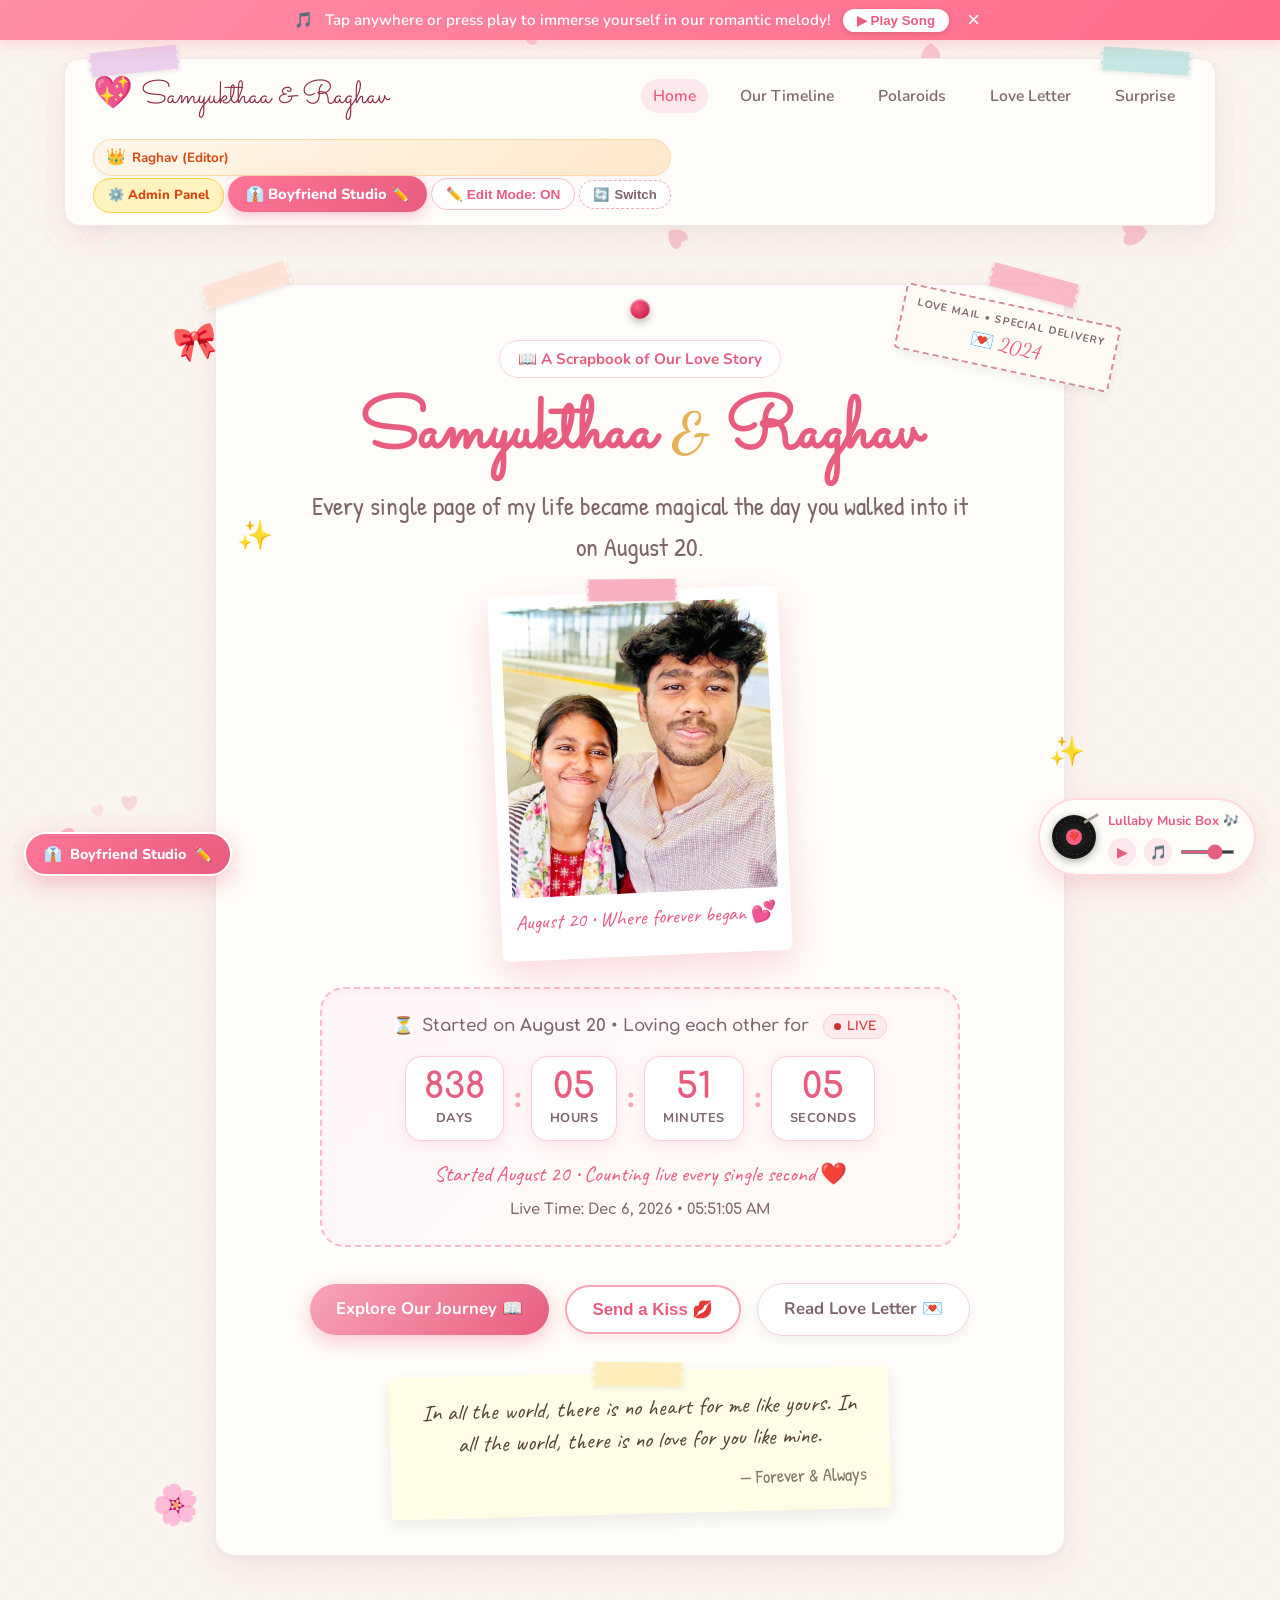
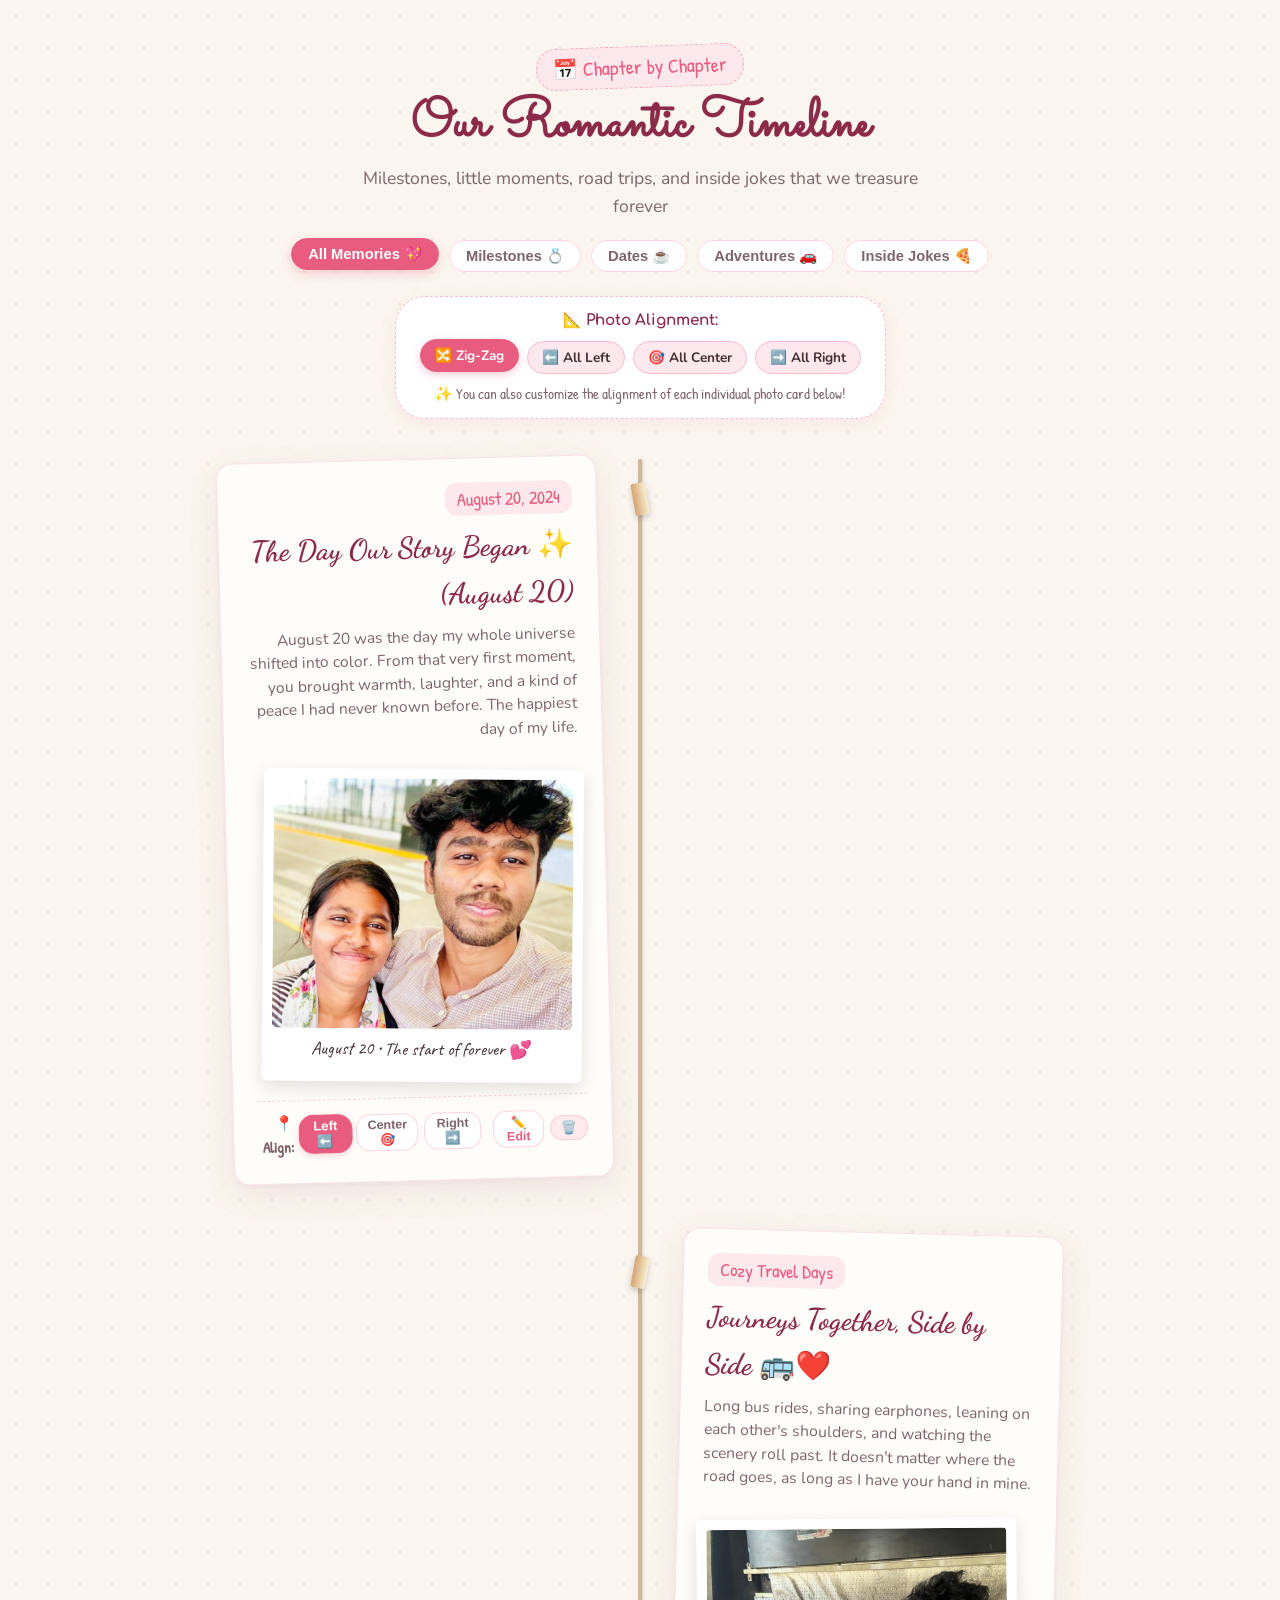
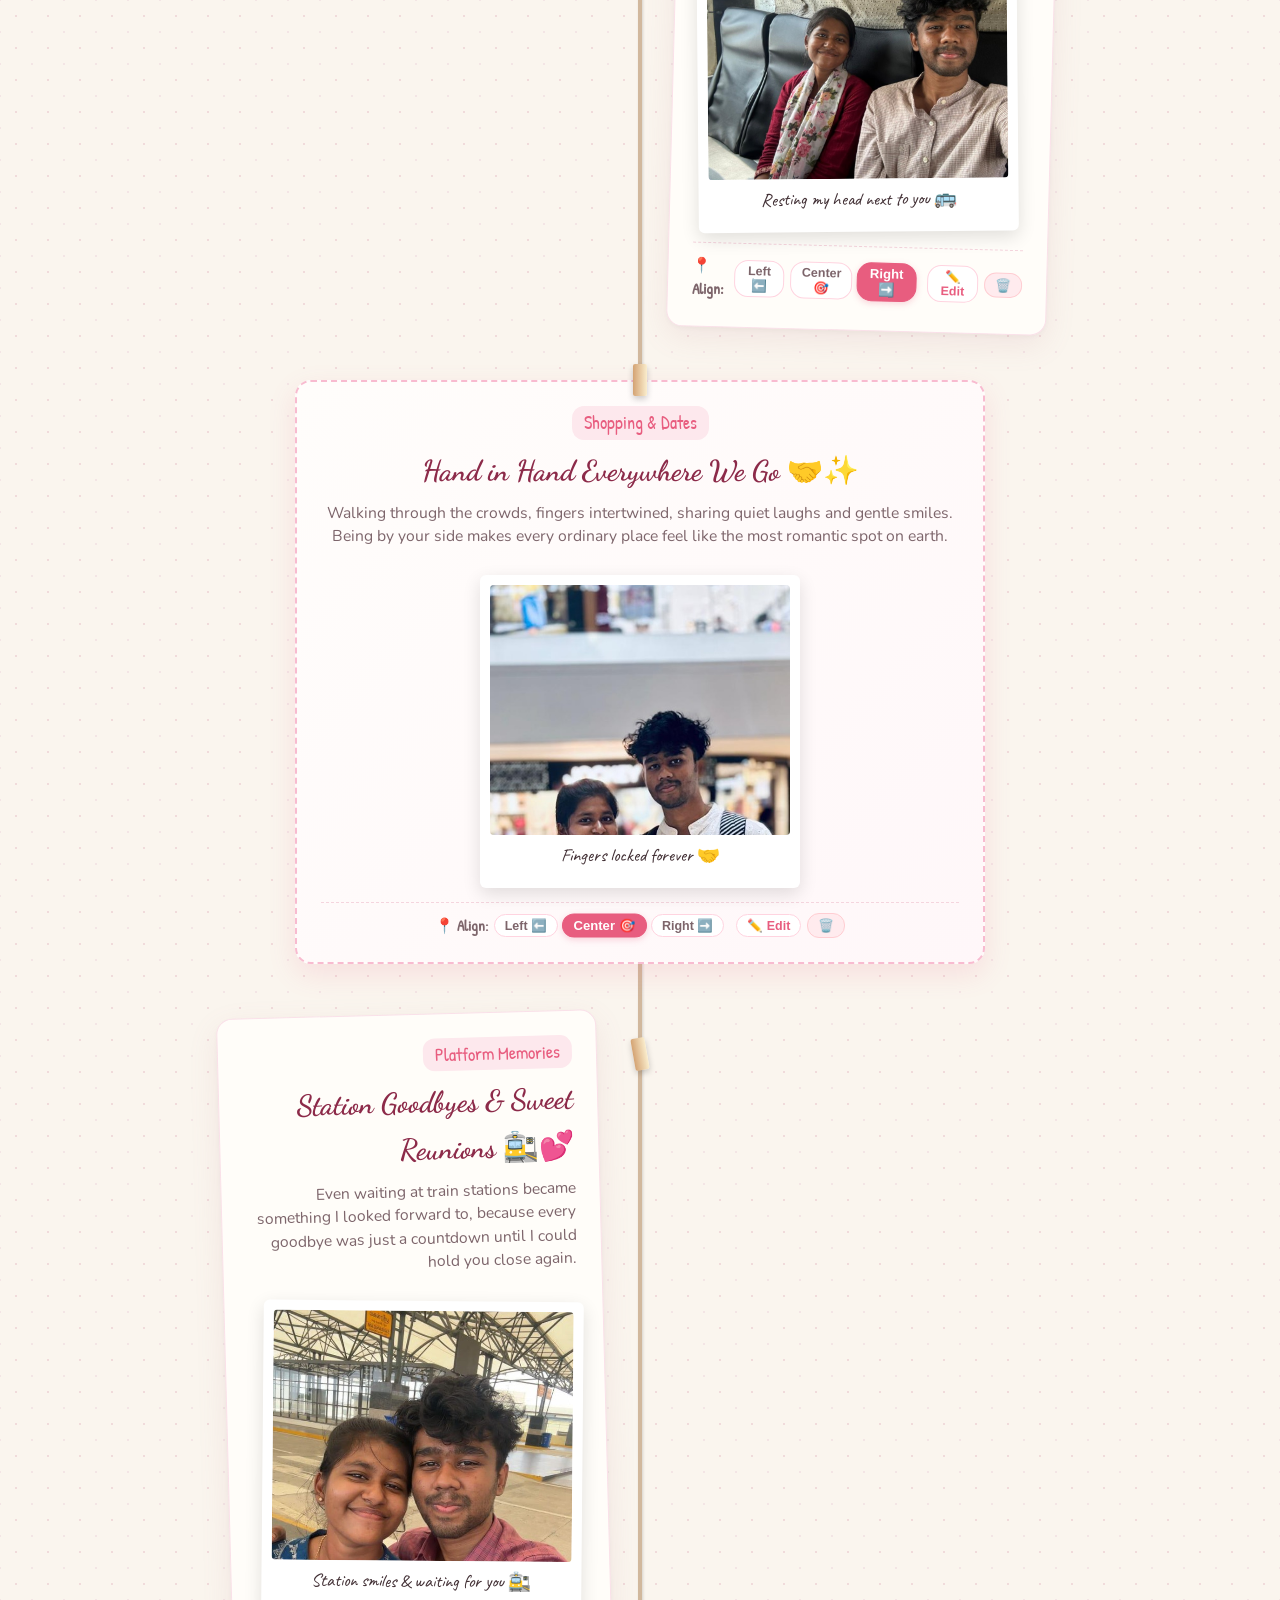
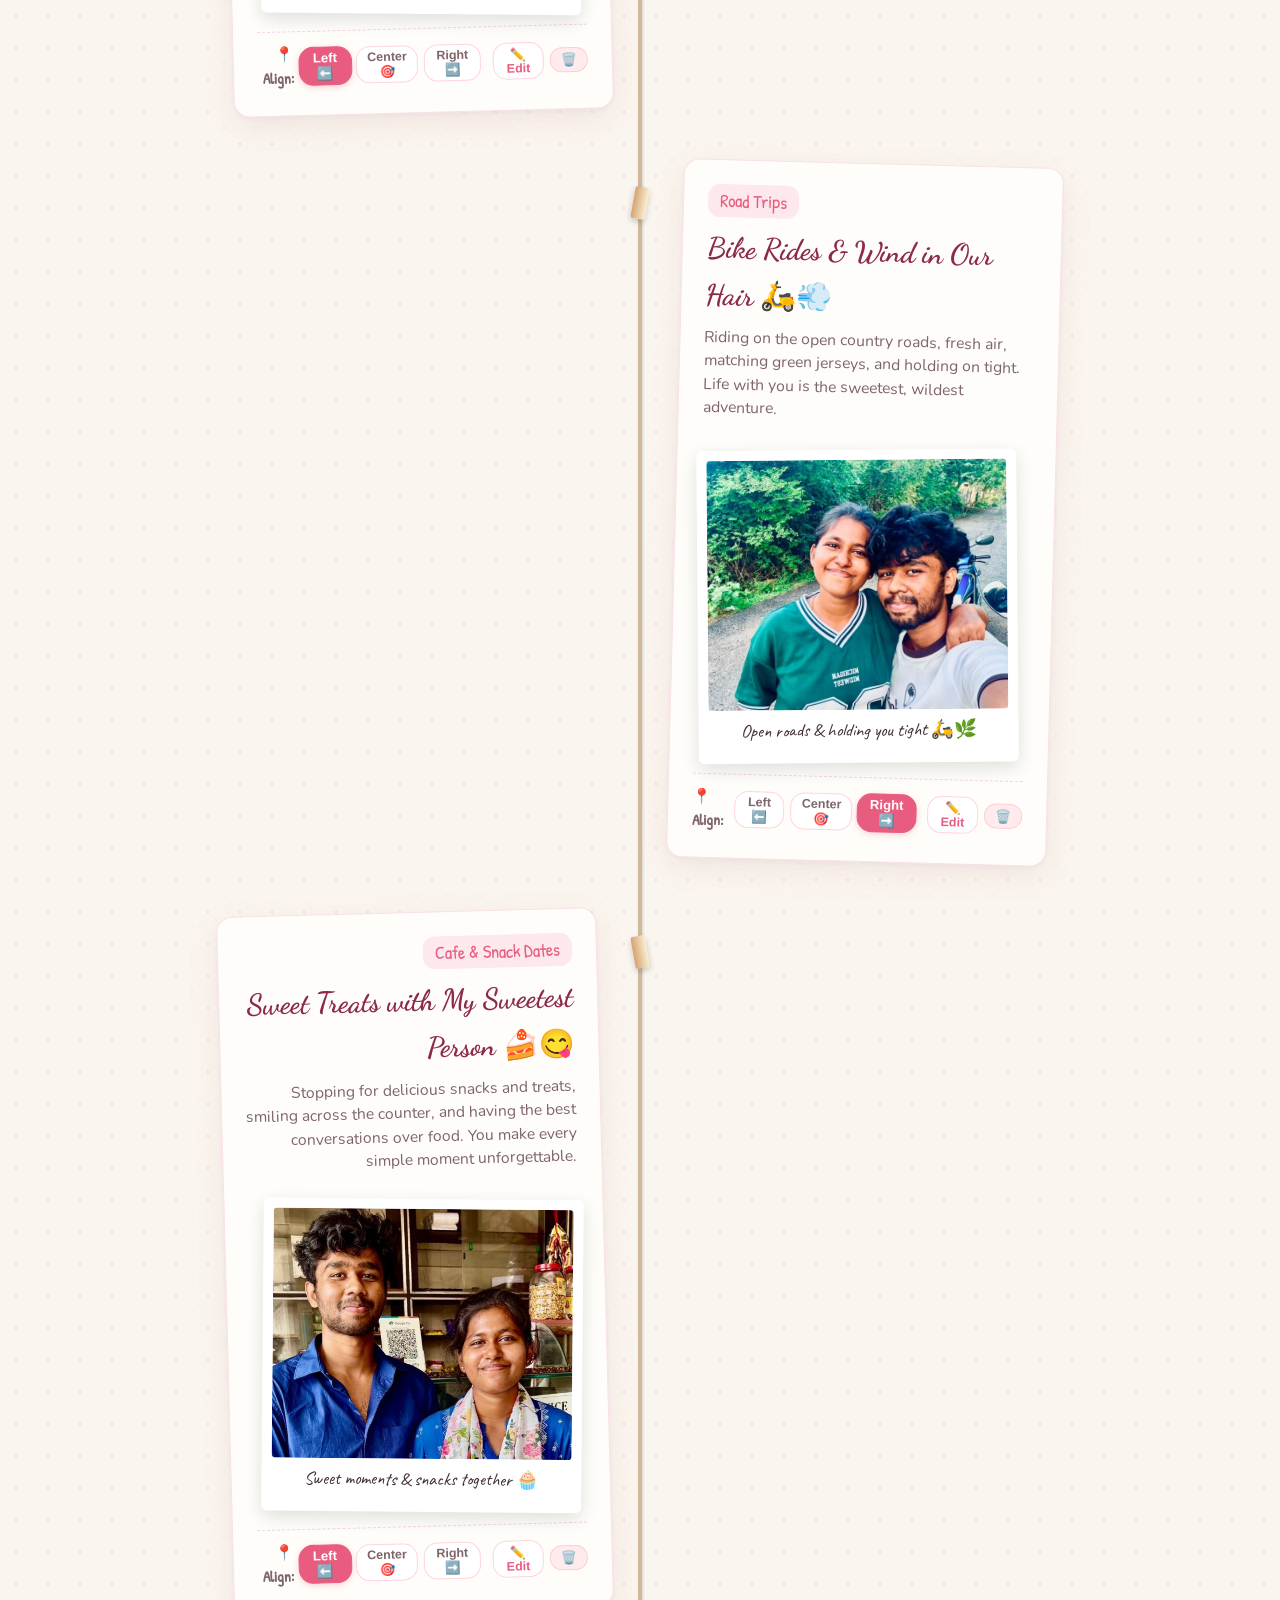
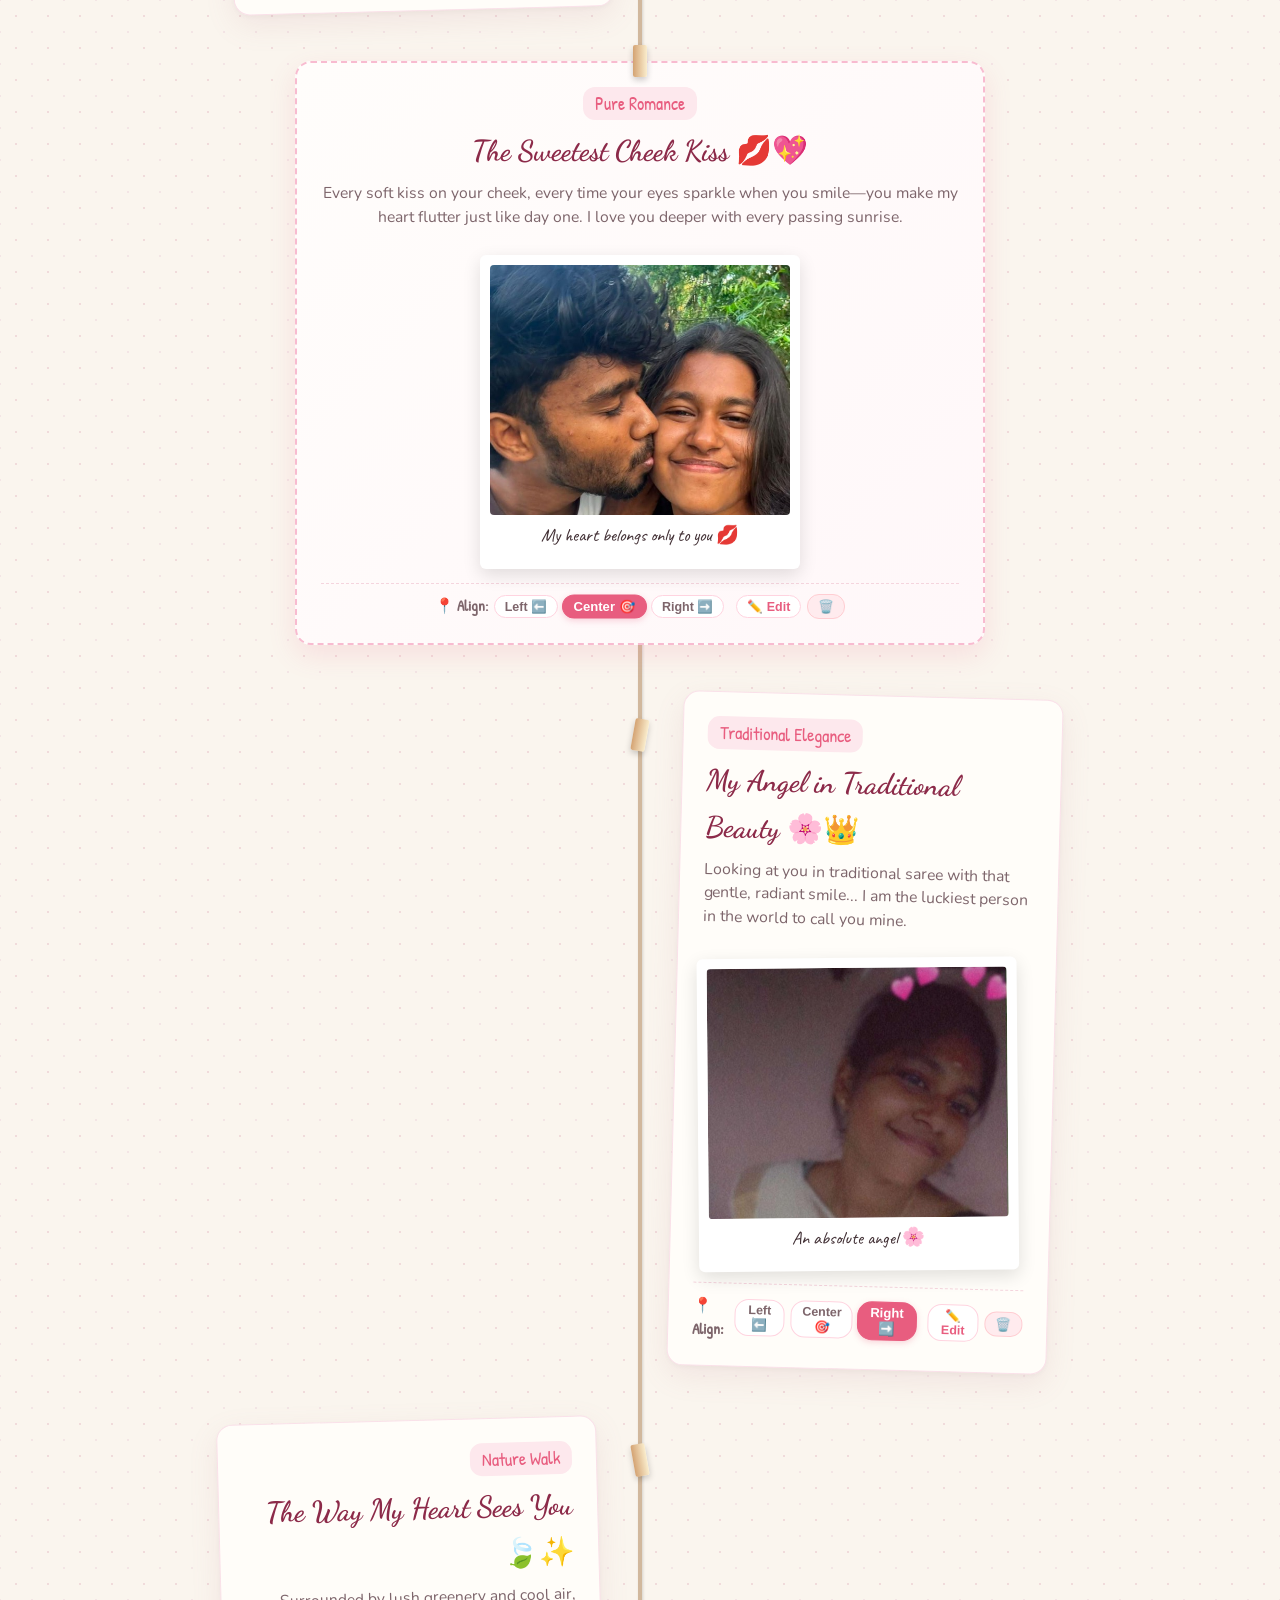
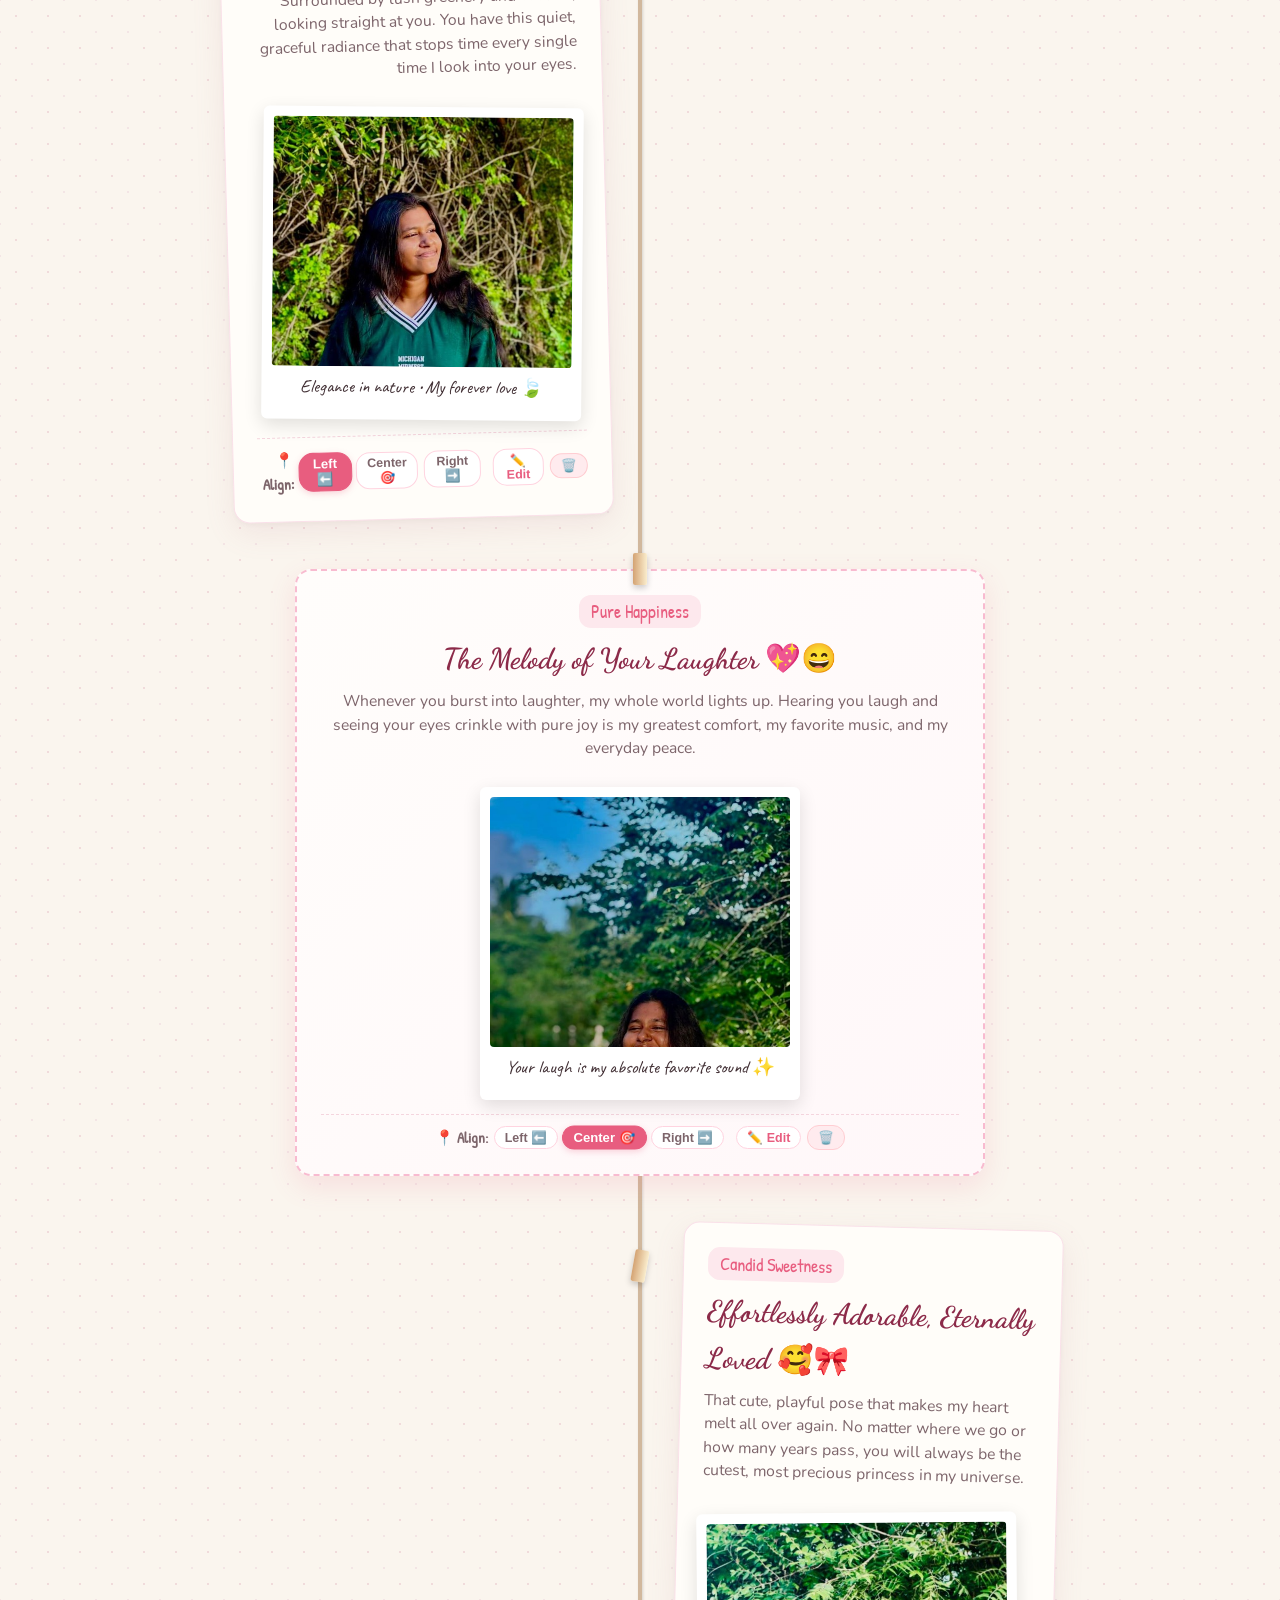
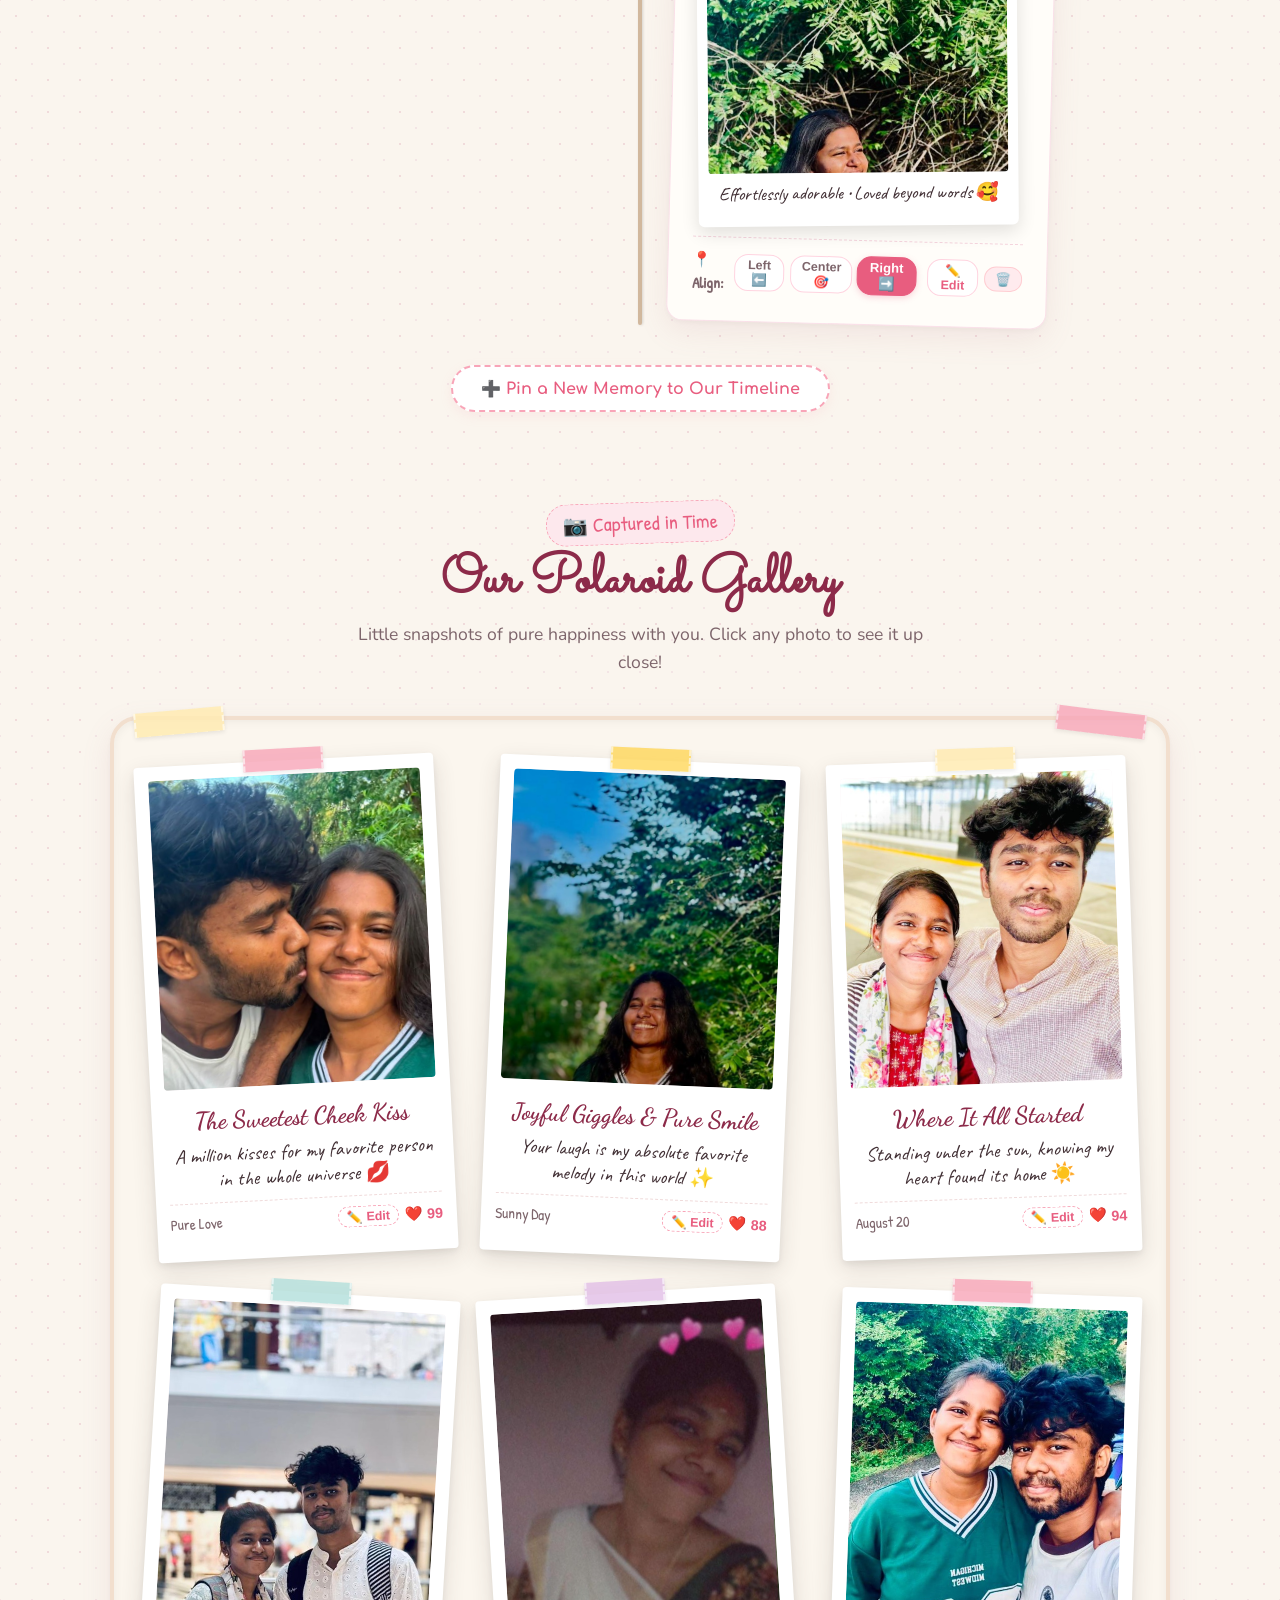
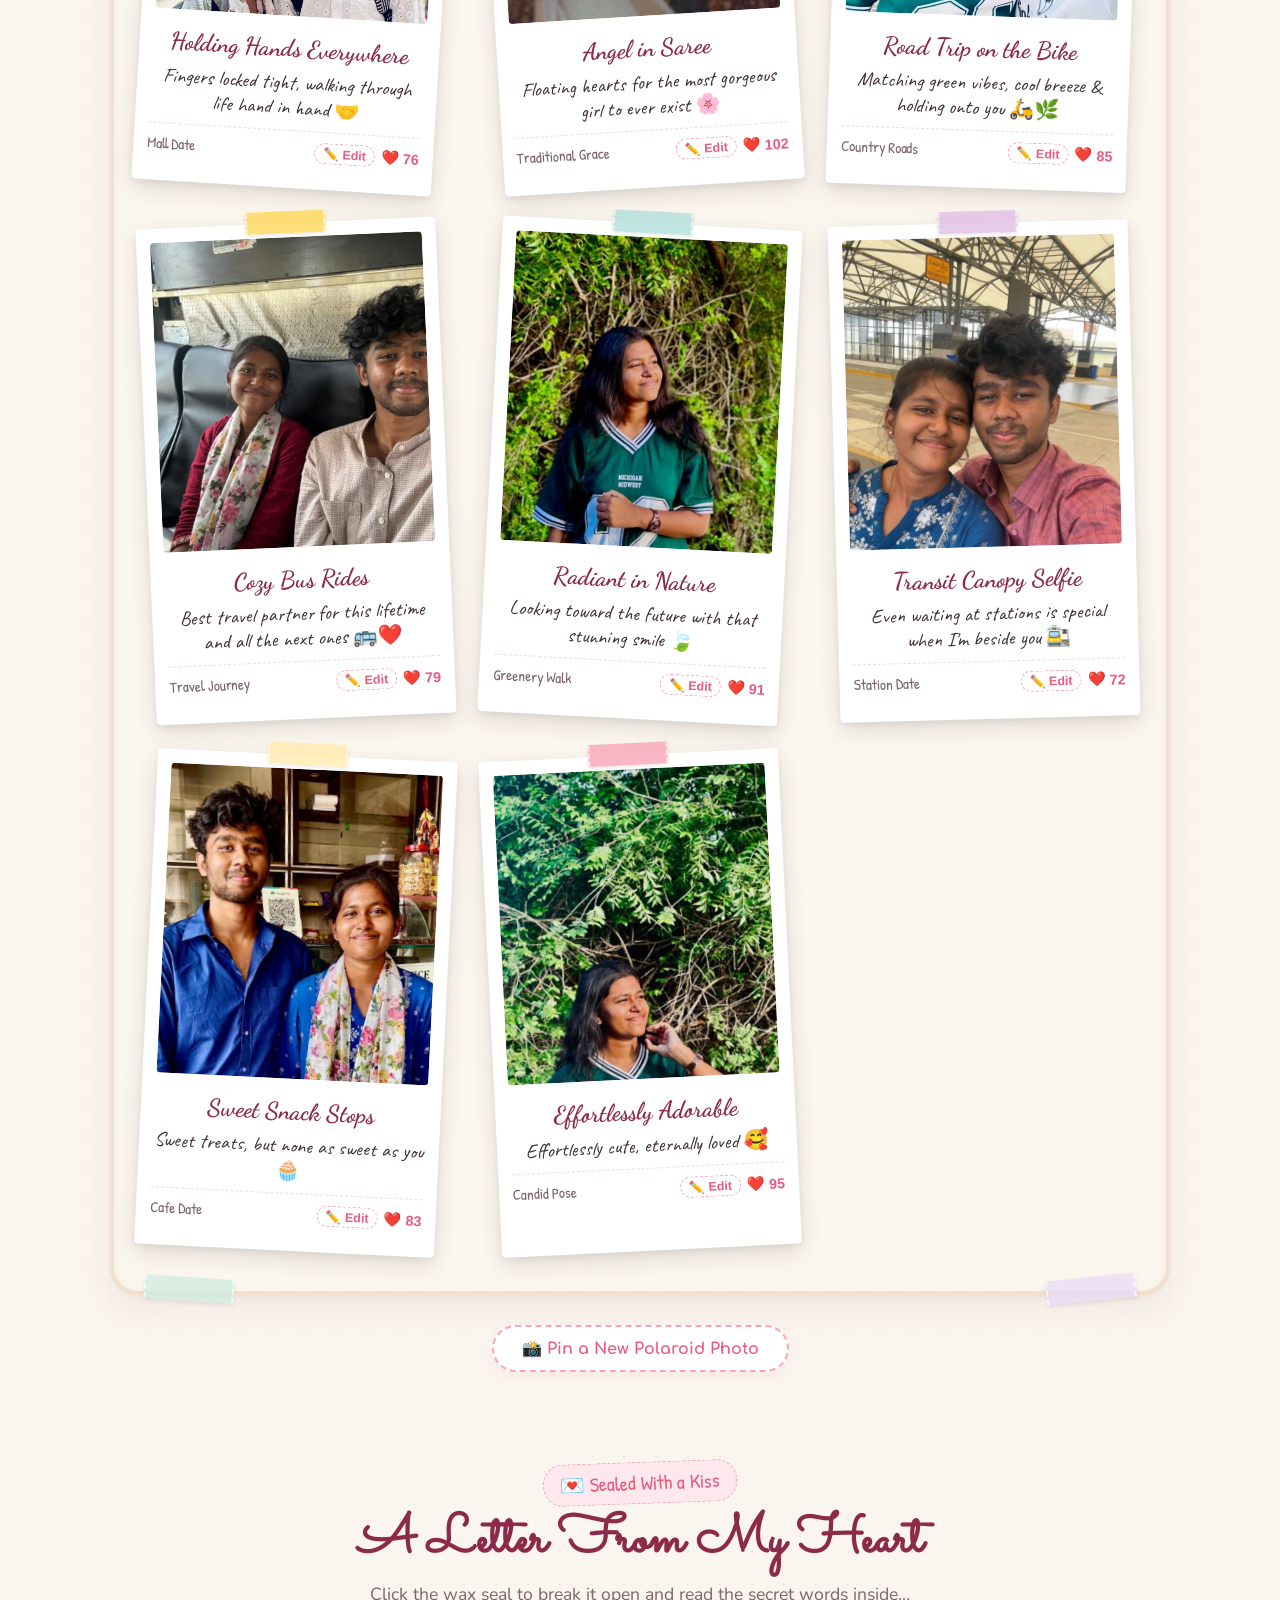
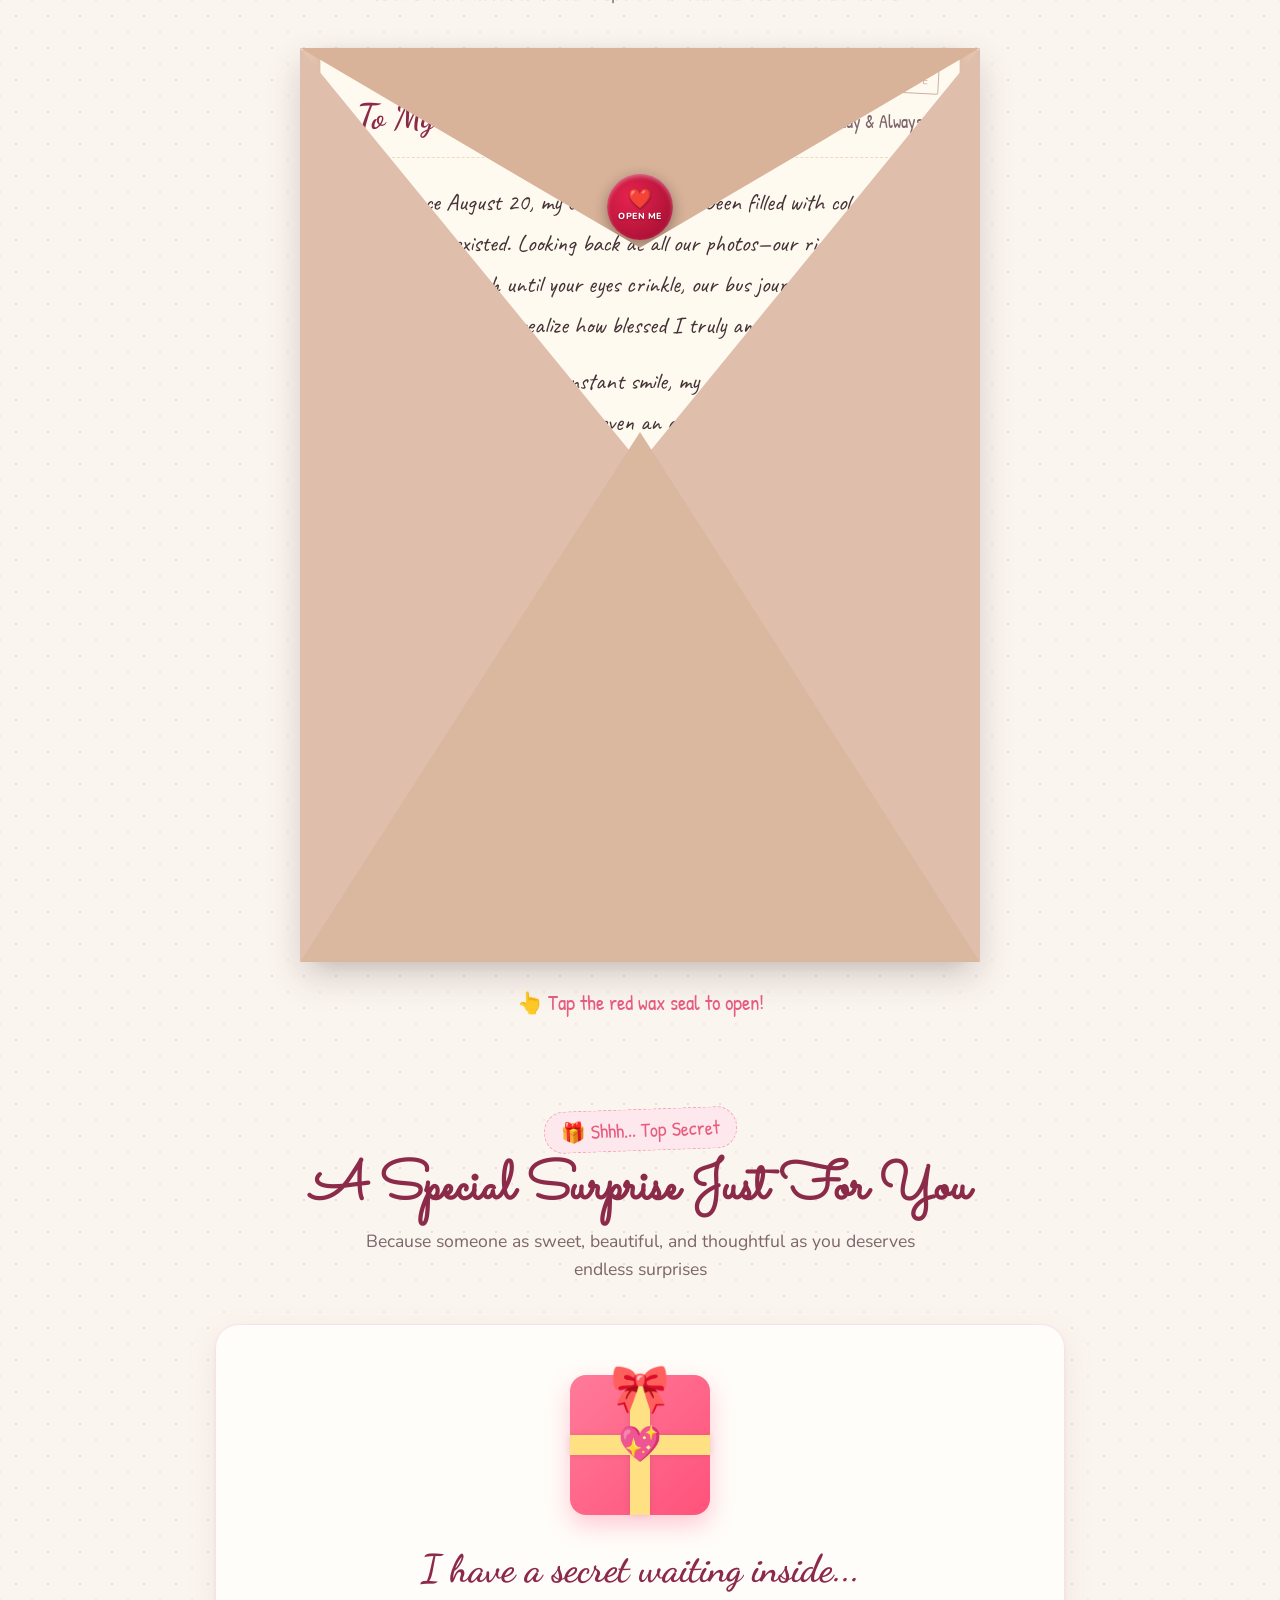
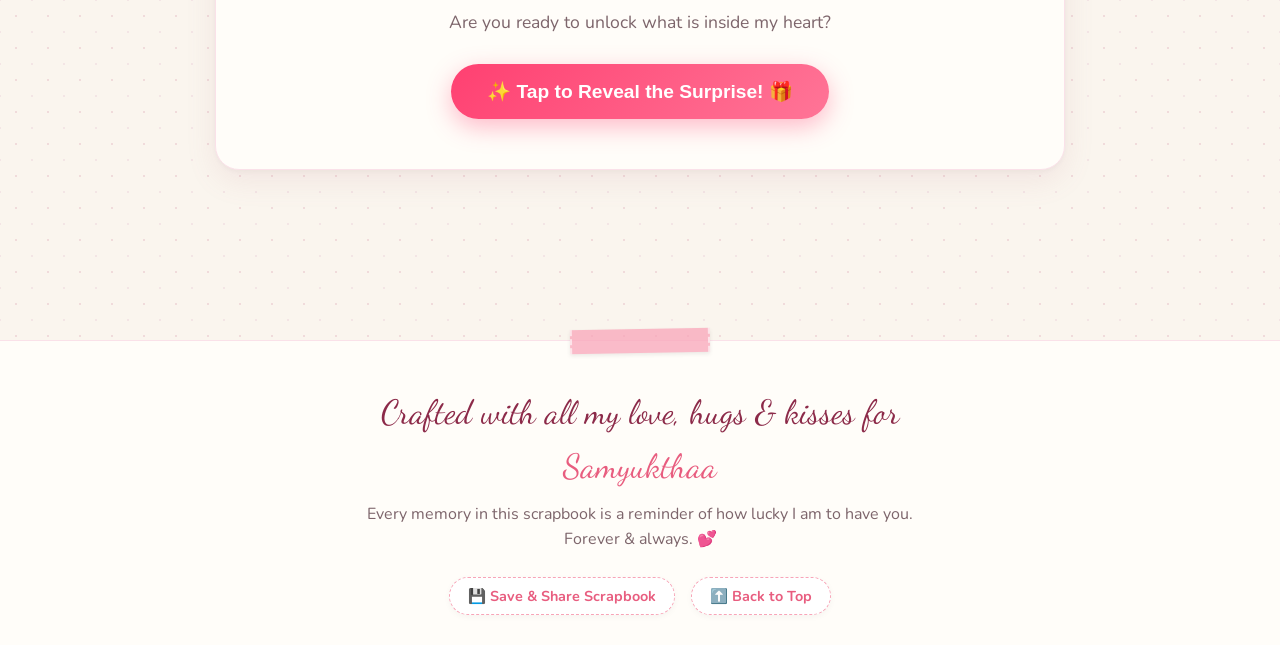
==== commit c60dc445: "Update couple names to Samyukthaa & Raghav and align all photos in perfect focus 💕" ====
--- a/index.html
+++ b/index.html
@@ -70,7 +70,7 @@
       
       <div class="nav-brand">
         <span class="brand-heart">💖</span>
-        <span class="brand-text" id="nav-couple-names">Teja & My Love</span>
+        <span class="brand-text" id="nav-couple-names">Samyukthaa & Raghav</span>
       </div>
 
       <ul class="nav-links">
@@ -143,7 +143,7 @@
       <div class="princess-banner-inner">
         <span class="princess-crown-anim">👑</span>
         <div class="princess-banner-text">
-          <div class="princess-banner-title">Welcome home, Princess <span class="girlfriend-display">My Dearest</span>! 💕</div>
+          <div class="princess-banner-title">Welcome home, Princess <span class="girlfriend-display">Samyukthaa</span>! 💕</div>
           <div class="princess-banner-sub">Every heartbeat, memory, and photo here was designed just for you with endless love.</div>
         </div>
         <button type="button" id="princess-note-action-btn" class="btn-princess-action">💌 Write Him a Love Note</button>
@@ -173,9 +173,9 @@
         </div>
 
         <h1 class="hero-title">
-          <span class="couple-name girlfriend-display" id="hero-girlfriend">Teja</span>
+          <span class="couple-name girlfriend-display" id="hero-girlfriend">Samyukthaa</span>
           <span class="hero-ampersand">&</span>
-          <span class="couple-name boyfriend-display" id="hero-boyfriend">Yours Always</span>
+          <span class="couple-name boyfriend-display" id="hero-boyfriend">Raghav</span>
         </h1>
 
         <p class="hero-subtitle" id="hero-subtitle">
@@ -791,7 +791,7 @@
 
             <footer class="letter-footer">
               <p class="letter-closing" id="letter-closing">Forever and always yours,</p>
-              <p class="letter-signature" id="letter-signature">Yours Always ❤️</p>
+              <p class="letter-signature" id="letter-signature">Raghav ❤️</p>
               <p class="letter-ps" id="letter-ps">P.S. You are still the prettiest girl in every room you walk into.</p>
             </footer>
 
@@ -908,7 +908,7 @@
     <div class="footer-content">
       <p class="footer-love-text">
         Crafted with all my love, hugs & kisses for 
-        <span class="footer-name girlfriend-display" id="footer-girlfriend">My Dearest</span>
+        <span class="footer-name girlfriend-display" id="footer-girlfriend">Samyukthaa</span>
       </p>
       <p class="footer-sub">
         Every memory in this scrapbook is a reminder of how lucky I am to have you. Forever & always. 💕
@@ -937,11 +937,11 @@
         <div class="form-row">
           <div class="form-group">
             <label for="cfg-gf-name">Girlfriend's Name / Pet Name:</label>
-            <input type="text" id="cfg-gf-name" placeholder="e.g. Sophia or Princess" required>
+            <input type="text" id="cfg-gf-name" placeholder="Samyukthaa" required>
           </div>
           <div class="form-group">
             <label for="cfg-bf-name">Boyfriend's Name:</label>
-            <input type="text" id="cfg-bf-name" placeholder="e.g. Alex or Yours Always" required>
+            <input type="text" id="cfg-bf-name" placeholder="Raghav" required>
           </div>
         </div>
 
@@ -1161,11 +1161,11 @@
           <div class="form-row">
             <div class="form-group">
               <label for="bf-cfg-bf-name">Your Name (Boyfriend):</label>
-              <input type="text" id="bf-cfg-bf-name" placeholder="e.g. Sriram / Alex" required>
+              <input type="text" id="bf-cfg-bf-name" placeholder="Raghav" required>
             </div>
             <div class="form-group">
               <label for="bf-cfg-gf-name">Her Name (Girlfriend):</label>
-              <input type="text" id="bf-cfg-gf-name" placeholder="e.g. My Princess / Sophia" required>
+              <input type="text" id="bf-cfg-gf-name" placeholder="Samyukthaa" required>
             </div>
           </div>
           <div class="form-row">
@@ -1232,7 +1232,7 @@
             </div>
             <div class="form-group">
               <label for="bf-letter-signature">Your Signature:</label>
-              <input type="text" id="bf-letter-signature" placeholder="Yours Always ❤️">
+              <input type="text" id="bf-letter-signature" placeholder="Raghav ❤️">
             </div>
           </div>
           <div class="form-group">
@@ -1470,7 +1470,7 @@
             <span class="profile-avatar-icon">👑</span>
             <div class="profile-status-dot"></div>
           </div>
-          <h4 class="profile-name boyfriend-display">Yours Always</h4>
+          <h4 class="profile-name boyfriend-display">Raghav</h4>
           <span class="profile-role-pill bf-role-pill">Boyfriend / Author</span>
           <p class="profile-desc">Edit memories, customize scrapbook & read her sweet love notes.</p>
         </div>
@@ -1481,7 +1481,7 @@
             <span class="profile-avatar-icon">👸</span>
             <div class="profile-status-dot"></div>
           </div>
-          <h4 class="profile-name girlfriend-display">My Dearest</h4>
+          <h4 class="profile-name girlfriend-display">Samyukthaa</h4>
           <span class="profile-role-pill gf-role-pill">Princess / My Love 💕</span>
           <p class="profile-desc">Enjoy our story, claim love coupons, and send him private love notes.</p>
         </div>
@@ -1526,7 +1526,7 @@
         <div class="header-title-wrap">
           <span class="note-stationery-icon">💌</span>
           <div>
-            <h3>Write a Love Note to <span class="boyfriend-display">Yours Always</span></h3>
+            <h3>Write a Love Note to <span class="boyfriend-display">Raghav</span></h3>
             <p class="dialog-subtitle">Send a sweet note straight to his heart! It will appear in his studio.</p>
           </div>
         </div>
--- a/styles.css
+++ b/styles.css
@@ -650,13 +650,13 @@
 
 /* Featured Couple Polaroid in Hero */
 .hero-featured-polaroid {
-  max-width: 260px;
+  max-width: 290px;
   margin: 0 auto 30px;
   background: #fff;
-  padding: 12px 12px 20px;
-  border-radius: 4px;
-  box-shadow: var(--shadow-polaroid);
-  transform: rotate(-3deg);
+  padding: 12px 12px 22px;
+  border-radius: 6px;
+  box-shadow: 0 14px 34px rgba(232, 93, 127, 0.22);
+  transform: rotate(-2.5deg);
   position: relative;
   transition: transform 0.3s ease, box-shadow 0.3s ease;
   cursor: pointer;
@@ -678,9 +678,11 @@
 
 .hero-photo-img {
   width: 100%;
-  height: 190px;
+  height: 290px;
   object-fit: cover;
-  border-radius: 2px;
+  object-position: center 20%;
+  border-radius: 4px;
+  display: block;
 }
 
 .hero-photo-caption {
@@ -1196,12 +1198,14 @@
 /* Mini Polaroid inside Timeline */
 .timeline-mini-polaroid {
   background: #fff;
-  padding: 8px 8px 16px;
-  border-radius: 4px;
-  box-shadow: 0 4px 12px rgba(0, 0, 0, 0.12);
-  max-width: 260px;
+  padding: 10px 10px 18px;
+  border-radius: 6px;
+  box-shadow: 0 6px 18px rgba(0, 0, 0, 0.12);
+  max-width: 320px;
+  width: 100%;
   display: inline-block;
-  margin-top: 6px;
+  margin-top: 10px;
+  transition: transform 0.3s ease;
 }
 
 .timeline-item.left .timeline-mini-polaroid {
@@ -1214,9 +1218,11 @@
 
 .mini-polaroid-img {
   width: 100%;
-  height: 150px;
+  height: 250px;
   object-fit: cover;
-  border-radius: 2px;
+  object-position: center 22%;
+  border-radius: 4px;
+  display: block;
 }
 
 .mini-polaroid-caption {
@@ -1312,10 +1318,10 @@
 
 .polaroid-photo-wrap {
   width: 100%;
-  height: 240px;
+  height: 310px;
   overflow: hidden;
-  border-radius: 2px;
-  background: #f0e6e8;
+  border-radius: 4px;
+  background: #fbf5f7;
   position: relative;
 }
 
@@ -1323,7 +1329,18 @@
   width: 100%;
   height: 100%;
   object-fit: cover;
+  object-position: center 20%;
   transition: transform 0.4s ease;
+}
+
+/* Perfect focus for landscape orientation photos */
+.polaroid-photo[src*="bike"],
+.polaroid-photo[src*="bus"],
+.mini-polaroid-img[src*="bike"],
+.mini-polaroid-img[src*="bus"],
+.hero-photo-img[src*="bike"],
+.hero-photo-img[src*="bus"] {
+  object-position: center center !important;
 }
 
 .polaroid-item:hover .polaroid-photo {
@@ -2187,10 +2204,11 @@
 
 .zoom-frame img {
   width: 100%;
-  max-height: 480px;
+  max-height: 540px;
   object-fit: contain;
-  background: #111;
-  border-radius: 4px;
+  background: #fffdfb;
+  border-radius: 6px;
+  box-shadow: 0 4px 20px rgba(0,0,0,0.15);
 }
 
 .zoom-caption-wrap {
